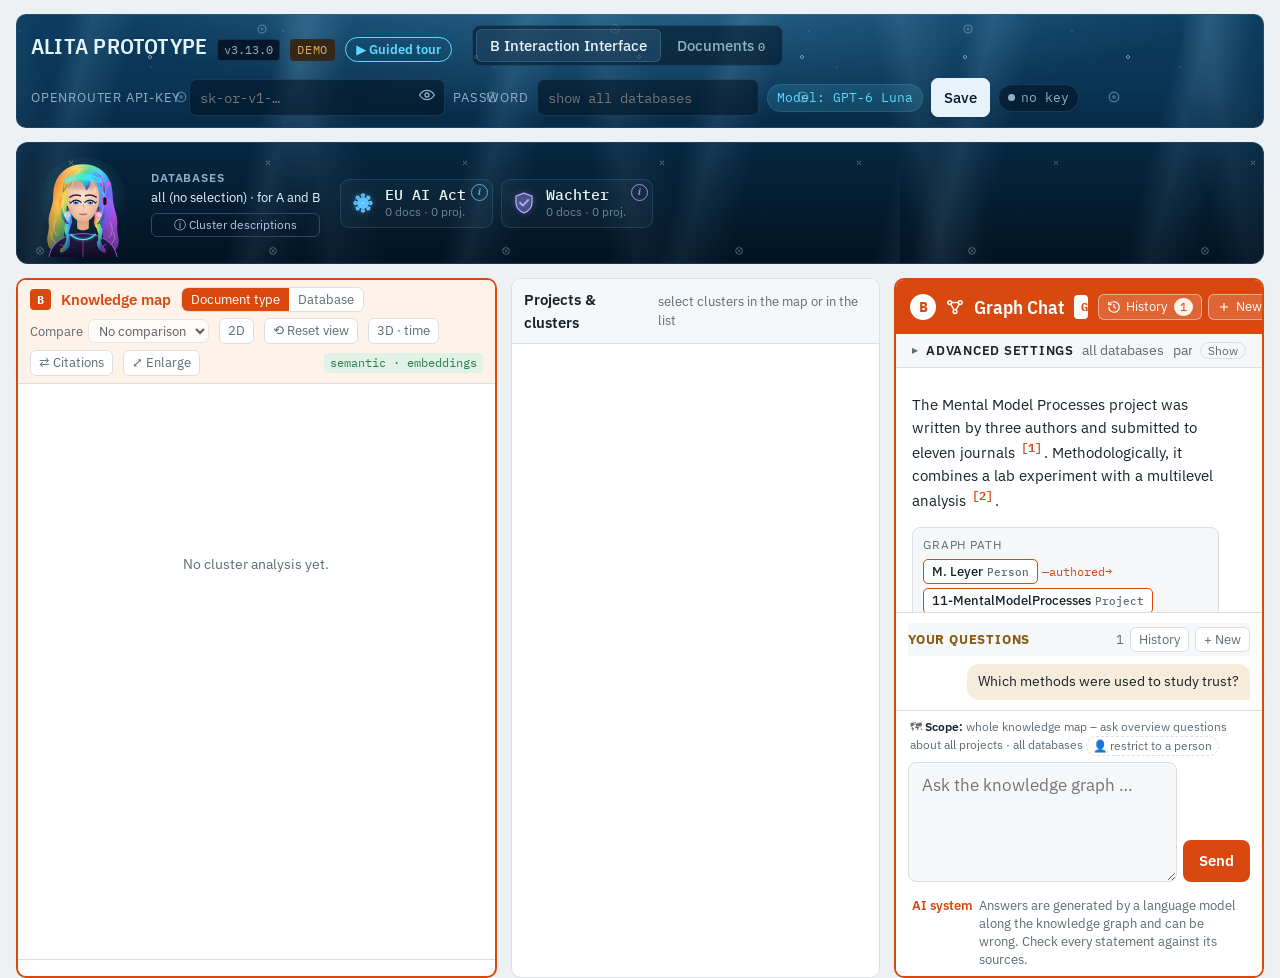
==== frontend/index.html @ 8c0e87b2 "Refactor front-end header: key, password gate and login in header-access.js (REQ-81) - OpenRouter ke" ====
<!doctype html>
<html lang="en-US">
<head>
<meta charset="utf-8">
<meta name="viewport" content="width=device-width, initial-scale=1, viewport-fit=cover">
<!--APP-START-->
<title>ALITA Prototype</title>
<link rel="stylesheet" href="https://fonts.googleapis.com/css2?family=IBM+Plex+Sans+Condensed:wght@500;600&family=IBM+Plex+Sans:wght@400;500;600&family=IBM+Plex+Mono:wght@400;500&display=swap">
<link rel="stylesheet" href="css/base.css">
<link rel="stylesheet" href="css/databases.css">
<link rel="stylesheet" href="css/tiles.css">
<link rel="stylesheet" href="css/cluster-profile.css">
<link rel="stylesheet" href="css/space3d.css">
<link rel="stylesheet" href="css/clusters.css">
<link rel="stylesheet" href="css/progress.css">
<link rel="stylesheet" href="css/citations.css">
<link rel="stylesheet" href="css/legal.css">
<link rel="stylesheet" href="css/pages.css">
<link rel="stylesheet" href="css/tour.css">
</head>
<body><!--BODY-->
<div class="app">
  <header class="top">
    <div class="brand">
      <h1>ALITA PROTOTYPE</h1>
      <button class="ver" id="appVersion" type="button" title="Open release notes">v3.13.0</button>
      <span class="mode" id="mode" title="">Demo</span>
      <button class="tour-btn" id="tourBtn" type="button" title="A step-by-step walk through ALITA with example questions">▶ Guided tour</button>
    </div>
    <nav class="nav" role="tablist" aria-label="Sections">
      <button role="tab" aria-selected="true" data-page="graph" id="tab-graph" title="B only: cluster graph and Graph Chat">B Interaction Interface</button>
      <button role="tab" aria-selected="false" data-page="chat" id="tab-chat" title="A: Document Chat · B: Graph Chat, side by side">A/B Interaction Interface</button>
      <button role="tab" aria-selected="false" data-page="docs" id="tab-docs">Documents<span class="count" id="navCount"></span></button>
      <button role="tab" aria-selected="false" data-page="release" id="tab-release">Release Notes</button>
      <button role="tab" aria-selected="false" data-page="compliance" id="tab-compliance">ISO 42001/EUAIACT Docs</button>
      <button role="tab" aria-selected="false" data-page="tech" id="tab-tech">Technical Documentation</button>
    </nav>
    <form class="keybox" id="keyForm" autocomplete="off">
      <label for="apiKey">OpenRouter API-Key</label>
      <div class="field">
        <input id="apiKey" type="password" placeholder="sk-or-v1-…" spellcheck="false">
        <button type="button" class="icon-btn" id="toggleKey" aria-label="Show key">
          <svg width="16" height="16" viewBox="0 0 24 24" fill="none" stroke="currentColor" stroke-width="2"><path d="M1 12s4-7 11-7 11 7 11 7-4 7-11 7S1 12 1 12z"/><circle cx="12" cy="12" r="3"/></svg>
        </button>
      </div>
      <label for="dbPass">Password</label>
      <div class="field">
        <select id="dbUser" class="db-user" aria-label="User name" title="User name – each user sees only their own database" hidden></select>
        <input id="dbPass" type="password" placeholder="show all databases" spellcheck="false" autocomplete="off" title="Without the password only the databases EU AI Act and Wachter are shown (and not the release notes, compliance and technical documentation)">
      </div>
      <button type="button" class="btn" id="dbLock" hidden title="Hide the other databases again (only EU AI Act and Wachter stay visible)">Lock</button>
      <span class="pill model-fixed" id="modelInfo" title="The language model of ALITA (fixed): OpenAI GPT-6 Luna via OpenRouter">Model: GPT-6 Luna</span>
      <button class="btn primary" type="submit">Save</button>
      <span class="pill" id="keyStatus"><span class="dot"></span>no key</span>
      <button type="button" class="mini" id="logout" hidden>Log out</button>
    </form>
  </header>

  <div class="bar-row">
  <section class="dbbar" aria-label="Databases">
    <div class="avatar" id="avatar" role="img" aria-label="ALITA avatar: cyberpunk girl with rainbow hair and seashell earrings who follows your cursor">
      <svg viewBox="0 0 120 120" aria-hidden="true">
        <defs>
          <linearGradient id="avHair" x1="0" y1="0" x2="1" y2="0.45">
            <stop offset="0" stop-color="#ff3b6b"/><stop offset=".17" stop-color="#ff8a3d"/><stop offset=".33" stop-color="#ffd84d"/>
            <stop offset=".5" stop-color="#52e08a"/><stop offset=".67" stop-color="#36cfff"/><stop offset=".83" stop-color="#6a6cff"/><stop offset="1" stop-color="#c25bff"/>
            <animateTransform attributeName="gradientTransform" type="translate" values="-0.08 0;0.08 0;-0.08 0" dur="9s" repeatCount="indefinite"/>
          </linearGradient>
          <linearGradient id="avHairShade" x1="0" y1="0" x2="0" y2="1"><stop offset="0" stop-color="#fff" stop-opacity=".18"/><stop offset=".45" stop-color="#000" stop-opacity="0"/><stop offset="1" stop-color="#140a2a" stop-opacity=".55"/></linearGradient>
          <radialGradient id="avSkin" cx=".5" cy=".42" r=".62"><stop offset="0" stop-color="#ffe2cf"/><stop offset=".7" stop-color="#f3c3a5"/><stop offset="1" stop-color="#d99a7d"/></radialGradient>
          <radialGradient id="avIris" cx=".42" cy=".38" r=".7"><stop offset="0" stop-color="#9ffbff"/><stop offset=".45" stop-color="#26b8e8"/><stop offset="1" stop-color="#16285e"/></radialGradient>
          <linearGradient id="avTop" x1="0" y1="0" x2="0" y2="1"><stop offset="0" stop-color="#26204a"/><stop offset="1" stop-color="#0e0b22"/></linearGradient>
          <radialGradient id="avHalo" cx=".5" cy=".45" r=".55"><stop offset="0" stop-color="#b44bff" stop-opacity=".28"/><stop offset=".6" stop-color="#3df2ff" stop-opacity=".08"/><stop offset="1" stop-color="#3df2ff" stop-opacity="0"/></radialGradient>
          <filter id="avNeon" x="-40%" y="-40%" width="180%" height="180%"><feGaussianBlur stdDeviation="1.2" result="b"/><feMerge><feMergeNode in="b"/><feMergeNode in="SourceGraphic"/></feMerge></filter>
          <linearGradient id="avShell" x1="0" y1="0" x2="1" y2="1"><stop offset="0" stop-color="#fff4fa"/><stop offset=".5" stop-color="#ffd3ea"/><stop offset="1" stop-color="#b9f2ff"/></linearGradient>
          <filter id="avWind" x="-15%" y="-10%" width="130%" height="125%">
            <feTurbulence type="fractalNoise" baseFrequency="0.012 0.022" numOctaves="1" seed="4" result="n">
              <animate attributeName="baseFrequency" values="0.012 0.022;0.016 0.028;0.012 0.022" dur="7s" repeatCount="indefinite"/>
            </feTurbulence>
            <feDisplacementMap in="SourceGraphic" in2="n" scale="4" xChannelSelector="R" yChannelSelector="G"/>
          </filter>
          <filter id="avSoft" x="-50%" y="-50%" width="200%" height="200%"><feGaussianBlur stdDeviation="1.6"/></filter>
          <clipPath id="avVisorClip"><path d="M40 33.5Q60 23 80 33.5L79 37.5Q60 28 41 37.5Z"/></clipPath>
          <clipPath id="avEyeClip"><path d="M46.3 60Q52 54.3 57.6 59.4Q52 63.8 46.3 60Z"/><path d="M73.7 60Q68 54.3 62.4 59.4Q68 63.8 73.7 60Z"/></clipPath>
          <clipPath id="avFaceClip"><path d="M42 54C42 39 50 31 60 31s18 8 18 23c0 15-8 26-18 28-10-2-18-13-18-28Z"/></clipPath>
        </defs>
        <circle id="avHaloC" cx="60" cy="56" r="48" fill="url(#avHalo)"/>
        <g id="avHairG"><g class="breeze breeze-back" filter="url(#avWind)">
          <path d="M60 17C40 17 27 31 27 52c0 12-6 20-5 32 1 10-4 16 0 24 2 5 8 6 11 3-3-5 1-9 5-7-2-6 3-10 2-16-1-8 2-16 2-24h36c0 8 3 16 2 24-1 6 4 10 2 16 4-2 8 2 5 7 3 3 9 2 11-3 4-8-1-14 0-24 1-12-5-20-5-32 0-21-13-35-33-35Z" fill="url(#avHair)"/>
          <path d="M60 17C40 17 27 31 27 52c0 12-6 20-5 32 1 10-4 16 0 24 2 5 8 6 11 3-3-5 1-9 5-7-2-6 3-10 2-16-1-8 2-16 2-24h36c0 8 3 16 2 24-1 6 4 10 2 16 4-2 8 2 5 7 3 3 9 2 11-3 4-8-1-14 0-24 1-12-5-20-5-32 0-21-13-35-33-35Z" fill="url(#avHairShade)"/>
          <path d="M26 92c-3 6 0 10 3 13M30 80c-4 7-3 13 1 17M94 92c3 6 0 10-3 13M90 80c4 7 3 13-1 17" fill="none" stroke="#fff" stroke-opacity=".35" stroke-width="1" stroke-linecap="round"/>
        </g></g>
        <g id="avBody">
          <path d="M53.5 76h13v12c-3 3-10 3-13 0Z" fill="#e3a888"/>
          <path d="M53.5 80c4 3 9 3 13 0" fill="none" stroke="#b97a60" stroke-opacity=".5" stroke-width=".8"/>
          <path d="M22 121c2-16 17-27 38-27s36 11 38 27Z" fill="url(#avTop)" stroke="#c25bff" stroke-width=".9"/>
          <path d="M46 94.5c4 4 9 6 14 6s10-2 14-6" fill="none" stroke="#3df2ff" stroke-width="1.2" filter="url(#avNeon)"/>
          <path d="M60 100.5V121M34 106l8 3M86 106l-8 3" stroke="#ff4fd8" stroke-opacity=".7" stroke-width=".8"/>
          <g class="breeze breeze-lockL" filter="url(#avWind)"><path d="M43 70c-1 4-2 8-2 12c-4 9 2 15-2 23-2 4-5 6-4 10 4 0 8-3 9-8 1-6-1-11 1-16 1-3 2-6 3-9c-1-4-1-8-1-12Z" fill="url(#avHair)"/><path d="M43 70c-1 4-2 8-2 12c-4 9 2 15-2 23-2 4-5 6-4 10 4 0 8-3 9-8 1-6-1-11 1-16 1-3 2-6 3-9c-1-4-1-8-1-12Z" fill="url(#avHairShade)"/></g>
          <g class="breeze breeze-lockR" filter="url(#avWind)"><path d="M77 70c1 4 2 8 2 12c4 9-2 15 2 23 2 4 5 6 4 10-4 0-8-3-9-8-1-6 1-11-1-16-1-3-2-6-3-9c1-4 1-8 1-12Z" fill="url(#avHair)"/><path d="M77 70c1 4 2 8 2 12c4 9-2 15 2 23 2 4 5 6 4 10-4 0-8-3-9-8-1-6 1-11-1-16-1-3-2-6-3-9c1-4 1-8 1-12Z" fill="url(#avHairShade)"/></g>
          
        </g>
        <g id="avHeadWrap"><g id="avHead">
          <path d="M42 54C42 39 50 31 60 31s18 8 18 23c0 15-8 26-18 28-10-2-18-13-18-28Z" fill="url(#avSkin)"/>
          <g clip-path="url(#avFaceClip)"><ellipse cx="60" cy="38" rx="20" ry="7" fill="#7a3a52" fill-opacity=".28" filter="url(#avSoft)"/></g>
          <g id="avFace">
            <ellipse cx="47" cy="67.5" rx="4.2" ry="2.3" fill="#ff8aa0" fill-opacity=".42" filter="url(#avSoft)"/>
            <ellipse cx="73" cy="67.5" rx="4.2" ry="2.3" fill="#ff8aa0" fill-opacity=".42" filter="url(#avSoft)"/>
            <path d="M45.4 53.6Q51 49.6 57.2 52M74.6 53.6Q69 49.6 62.8 52" fill="none" stroke="#3a2242" stroke-width="1.7" stroke-linecap="round"/>
            <g clip-path="url(#avEyeClip)">
              <rect x="45" y="53" width="30" height="12" fill="#fbf3ee"/>
              <g id="avEyes">
                <circle cx="52" cy="59.4" r="3.1" fill="url(#avIris)"/><circle cx="68" cy="59.4" r="3.1" fill="url(#avIris)"/>
                <circle cx="52" cy="59.6" r="1.3" fill="#0b1030"/><circle cx="68" cy="59.6" r="1.3" fill="#0b1030"/>
                <circle cx="53.1" cy="58.2" r=".85" fill="#fff"/><circle cx="69.1" cy="58.2" r=".85" fill="#fff"/>
                <circle cx="51" cy="60.8" r=".4" fill="#fff" fill-opacity=".8"/><circle cx="67" cy="60.8" r=".4" fill="#fff" fill-opacity=".8"/>
              </g>
              <rect x="45" y="54" width="30" height="5" fill="#9a6a8a" fill-opacity=".18"/>
              <rect id="avLids" x="45" y="53.6" width="30" height="11" fill="#f1c4a6"/>
            </g>
            <path d="M46 60.1Q51.6 53.9 57.8 59.2M74 60.1Q68.4 53.9 62.2 59.2" fill="none" stroke="#2a1636" stroke-width="1.35" stroke-linecap="round"/>
            <path d="M46.4 59.6l-1.7-.9M73.6 59.6l1.7-.9" stroke="#2a1636" stroke-width=".9" stroke-linecap="round"/>
            <path d="M48 62.6Q52 64.4 56 62.4M72 62.6Q68 64.4 64 62.4" fill="none" stroke="#b9826e" stroke-opacity=".5" stroke-width=".6"/>
            <path d="M60.6 61.5Q61.8 66.5 59.6 68" fill="none" stroke="#c78a6d" stroke-opacity=".75" stroke-width=".85" stroke-linecap="round"/>
            <ellipse cx="60.2" cy="66.8" rx="1.6" ry=".9" fill="#fff" fill-opacity=".25"/>
            <path d="M55.6 72.3Q58 71.1 60 71.8Q62 71.1 64.4 72.3Q60 76 55.6 72.3Z" fill="#e47f8e"/>
            <path d="M55.6 72.3Q60 73.6 64.4 72.3" fill="none" stroke="#a84a5c" stroke-width=".7" stroke-linecap="round"/>
            <ellipse cx="60.6" cy="73.8" rx="1.5" ry=".5" fill="#fff" fill-opacity=".35"/>
            <circle cx="72.5" cy="71" r=".65" fill="#3df2ff" filter="url(#avNeon)"/><circle cx="74.6" cy="72.3" r=".5" fill="#3df2ff"/><circle cx="76.4" cy="70.6" r=".45" fill="#3df2ff"/>
          </g>
          <g class="breeze ear-shell shellL"><path d="M42.3 69.6V70.19999999999999" stroke="#d9e6ff" stroke-width=".6"/><path d="M42.3 77.69999999999999L39.0 74.3Q39.699999999999996 70.19999999999999 42.3 70.0Q44.9 70.19999999999999 45.599999999999994 74.3Z" fill="url(#avShell)" stroke="#3df2ff" stroke-width=".7" filter="url(#avNeon)"/><path d="M42.3 77.69999999999999L39.9 72.0 M42.3 77.69999999999999L41.099999999999994 70.6 M42.3 77.69999999999999L42.3 70.1 M42.3 77.69999999999999L43.5 70.6 M42.3 77.69999999999999L44.699999999999996 72.0" stroke="#b07aa0" stroke-opacity=".55" stroke-width=".4"/><path d="M41.199999999999996 77.5h2.2l-.4 1h-1.4Z" fill="#f6d9ea"/></g>
          <g class="breeze ear-shell shellR"><path d="M77.7 69.6V70.19999999999999" stroke="#d9e6ff" stroke-width=".6"/><path d="M77.7 77.69999999999999L74.4 74.3Q75.10000000000001 70.19999999999999 77.7 70.0Q80.3 70.19999999999999 81.0 74.3Z" fill="url(#avShell)" stroke="#ff4fd8" stroke-width=".7" filter="url(#avNeon)"/><path d="M77.7 77.69999999999999L75.3 72.0 M77.7 77.69999999999999L76.5 70.6 M77.7 77.69999999999999L77.7 70.1 M77.7 77.69999999999999L78.9 70.6 M77.7 77.69999999999999L80.10000000000001 72.0" stroke="#b07aa0" stroke-opacity=".55" stroke-width=".4"/><path d="M76.60000000000001 77.5h2.2l-.4 1h-1.4Z" fill="#f6d9ea"/></g>
          <g class="breeze breeze-strandL"><path d="M39 46C34 60 37 74 45 84c-6-1-10-8-11-17-1-9 1-17 5-21Z" fill="url(#avHair)"/><path d="M39 46C34 60 37 74 45 84c-6-1-10-8-11-17-1-9 1-17 5-21Z" fill="url(#avHairShade)"/></g>
          <g class="breeze breeze-strandR"><path d="M81 46c5 14 2 28-6 38 6-1 10-8 11-17 1-9-1-17-5-21Z" fill="url(#avHair)"/><path d="M81 46c5 14 2 28-6 38 6-1 10-8 11-17 1-9-1-17-5-21Z" fill="url(#avHairShade)"/></g>
          <g class="breeze breeze-fringe"><path d="M37.5 49C37 32 47 21 61 21s25 11 23.5 29c-3-9-9-15-17-17 2 5 0 10-4 13-1-6-5-10-11-11-6 3-11 8-15 14Z" fill="url(#avHair)"/><path d="M37.5 49C37 32 47 21 61 21s25 11 23.5 29c-3-9-9-15-17-17 2 5 0 10-4 13-1-6-5-10-11-11-6 3-11 8-15 14Z" fill="url(#avHairShade)"/></g>
          
          <path d="M48 27c-5 4-8 10-9 17M58 23c-6 4-9 11-10 18M68 34c4 4 6 9 5 14M75 28c5 4 7 10 7 17M38 58c-1 8 1 15 4 21M82 58c1 8-1 15-4 21" fill="none" stroke="#fff" stroke-opacity=".45" stroke-width=".9" stroke-linecap="round"/>
          <path d="M53 31c-4 3-7 7-9 12M71 31c3 3 5 7 6 11" fill="none" stroke="#1a0c33" stroke-opacity=".25" stroke-width=".8" stroke-linecap="round"/>
          <path id="avVisorGlow" d="M40 33.5Q60 23 80 33.5L79 37.5Q60 28 41 37.5Z" fill="#3df2ff" fill-opacity=".28" stroke="#3df2ff" stroke-width=".8" filter="url(#avNeon)"/>
          <g clip-path="url(#avVisorClip)"><rect id="avScan" x="54" y="24" width="10" height="16" fill="#ffffff" fill-opacity=".55"/></g>
          <rect x="82" y="53" width="4.6" height="10" rx="2.3" fill="#151033" stroke="#ff4fd8" stroke-width=".9"/>
          <path d="M85 54V44l4-5" fill="none" stroke="#ff4fd8" stroke-width=".9"/>
          <circle id="avLed" cx="89" cy="39" r="1.7" fill="#ff4fd8" filter="url(#avNeon)"/>
          <g id="avFlowers"></g>
        </g></g>
      </svg>
    </div>
    <div class="lbl"><b>Databases</b><span id="dbHint">all</span><button class="dbi-all" type="button" id="dbInfoAll" title="Describe all clusters and how the databases share them">ⓘ Cluster descriptions</button></div>
    <div class="dbs" id="dbs"></div>
    <span class="unas" id="dbUnassigned"></span>
    <button class="clear" id="dbClear" type="button" hidden title="Deselect all databases and clusters">Clear selection</button>
  </section>
  </div>

  <!-- ============ PAGE: CHAT ============ -->
  <div class="page" id="page-chat">
  <section class="cviz" id="cviz" aria-label="Cluster analysis">
    <div class="cv t-rag">
      <div class="cv-head"><span class="badge">A</span><h3>Cluster map · Document Chat</h3>
        <span class="meta" id="cvMapMeta"></span><span class="cv-break" aria-hidden="true"></span>
        <div class="cv-mode" id="cvMode" role="group" aria-label="Color the map by"><button type="button" data-m="cluster" aria-pressed="true">Clusters</button><button type="button" data-m="db" aria-pressed="false" title="Overlay the clusters of the selected databases">Compare databases</button></div>
        <button class="mini v3-toggle" type="button">2D</button><button class="mini v3-reset" type="button" title="Back to the start view: zoom, rotation and moved clusters">⟲ Reset view</button>
        <button class="mini s3btn" type="button" data-open3d title="Walk through the clusters in 3D, with the years as depth">3D · time</button>
        <button class="mini cv-toggle" type="button" aria-expanded="true" title="Hide or show the cluster views">Hide</button></div>
      <div class="cv-body"><div id="cvMap"></div><div class="cv-legend" id="cvLegend"></div><div class="cv-tip" id="cvTip" hidden></div></div>
    </div>
    <div class="cv t-graph">
      <div class="cv-head"><span class="badge">B</span><h3>Cluster graph · Graph Chat</h3><span class="meta" id="cvGraphMeta"></span><span class="cv-break" aria-hidden="true"></span>
        <button class="mini v3-toggle" type="button">2D</button><button class="mini v3-reset" type="button" title="Back to the start view: zoom, rotation and moved clusters">⟲ Reset view</button>
        <button class="mini s3btn" type="button" data-open3d title="Walk through the clusters in 3D, with the years as depth">3D · time</button>
        <button class="mini cv-toggle" type="button" aria-expanded="true" title="Hide or show the cluster views">Hide</button></div>
      <div class="cv-body"><div id="cvGraph"></div><div class="hint2" id="cvGraphHint"></div><div class="cv-tip" id="cvTip2" hidden></div></div>
    </div>
  </section>
  <div class="cpdock" id="cvDock" hidden aria-live="polite"></div>
  <!-- REQ-11: what A and B do, above each chat -->
  <div class="why-row"><div class="chat-why cw-a"><button type="button" class="cw-tag" title="Say hello to ALITA" aria-label="Say hello to ALITA">i</button><p><b>A searches the text of your documents</b> – passages from papers, notes and project files (vector search, RAG). Ask it <i>what</i> a document says: content, details, quotes, summaries – e.g. <q>Which methods does the project use?</q> Answers cite the passages [n]. <span class="cw-alt">For connections between people, projects, methods and clusters use <b>B</b>.</span></p></div><div class="chat-why cw-b"><button type="button" class="cw-tag" title="Say hello to ALITA" aria-label="Say hello to ALITA">i</button><p><b>B searches the knowledge graph</b> – the connections between people, projects, methods, clusters and document parts (Graph RAG). Ask it <i>how</i> things are connected – e.g. <q>Who worked with whom on project X?</q> Answers follow paths in the graph and show them. <span class="cw-alt">For what a document says in detail use <b>A</b>.</span></p></div></div>
  <main class="tiles">
    <section class="tile acollapsed t-rag" aria-label="Document chat">
      <div class="tile-head">
        <span class="tnum">A</span><span class="ticon" aria-hidden="true"><svg width="18" height="18" viewBox="0 0 24 24" fill="none" stroke="currentColor" stroke-width="2"><path d="M14 2H6a2 2 0 0 0-2 2v16a2 2 0 0 0 2 2h12a2 2 0 0 0 2-2V8z"/><path d="M14 2v6h6M8 13h8M8 17h5"/></svg></span>
        <h2>Document Chat</h2>
        <span class="badge">RAG · TEXT</span>
        <p>Vector search across projects, papers, and notes</p>
        <div class="th-actions">
          <button class="mini hbtn" type="button" data-hist="rag" title="Show chat history" aria-label="Show chat history"><svg width="14" height="14" viewBox="0 0 24 24" fill="none" stroke="currentColor" stroke-width="2"><path d="M3 12a9 9 0 1 0 3-6.7L3 8"/><path d="M3 3v5h5M12 7v5l3 2"/></svg>History<span class="hcount" data-hcount="rag"></span></button>
          <button class="mini hbtn" type="button" data-new="rag" title="Start a new chat" aria-label="Start a new chat"><svg width="14" height="14" viewBox="0 0 24 24" fill="none" stroke="currentColor" stroke-width="2"><path d="M12 5v14M5 12h14"/></svg>New</button>
        </div>
      </div>
      <button class="atoggle" type="button" data-atoggle="rag" aria-expanded="false" title="Parameters and system prompt of this chat"><span class="chev" aria-hidden="true">▸</span><b>Advanced settings</b><span class="psum asum" id="ragAsum"></span><span class="pstate"></span></button>
      <button class="ptoggle" type="button" data-ptoggle="rag" aria-expanded="false" aria-controls="ragFilters"><span class="chev" aria-hidden="true">▸</span><b>Parameters</b><span class="psum" id="ragPsum"></span><span class="pstate"></span></button>
      <div class="filters" id="ragFilters">
        <div class="frow">
          <span class="flabel">Data type</span>
          <button class="chip" aria-pressed="true" data-v="research_project">Project</button>
          <button class="chip" aria-pressed="true" data-v="research_paper">Paper</button>
          <button class="chip" aria-pressed="true" data-v="research_notes">Notes</button>
          <button class="chip" aria-pressed="true" data-v="legal_project" title="Laws and other legal texts (legal projects)">Law</button>
          <button class="chip" aria-pressed="true" data-v="legal_guideline">Guideline</button>
          <button class="chip" aria-pressed="true" data-v="standard">Standard</button>
          <button class="chip" aria-pressed="true" data-v="guidance" title="Guidance &amp; FAQ: Q&amp;A pages, FAQs, factsheets of authorities">FAQ</button>
        </div>
        <div class="frow">
          <span class="flabel">Legal texts as of</span>
          <input type="date" id="rAsOf" aria-label="Legal texts as of (date)" title="Laws, guidelines and standards in the version valid on this day. Empty: from the question (e.g. 'on 1 September 2026'), otherwise today.">
          <span class="srcnote">empty = date in the question, else today</span>
        </div>
        <div class="frow">
          <span class="flabel">Narrow</span>
          <select id="rFiletype" aria-label="File type"><option value="">All file types</option></select>
          <select id="rMethod" aria-label="Method"><option value="">All methods</option></select>
          <select id="rCluster" aria-label="Cluster"><option value="">All clusters</option></select>
          <select id="rDeo" aria-label="Discourse element (DEO)" title="Rhetorical role of the passage (Discourse Elements Ontology)"><option value="">All discourse elements</option><option value="Introduction">Introduction</option><option value="Background">Background</option><option value="Motivation">Motivation</option><option value="ProblemStatement">ProblemStatement</option><option value="RelatedWork">RelatedWork</option><option value="Model">Model</option><option value="Methods">Methods</option><option value="Materials">Materials</option><option value="Data">Data</option><option value="Results">Results</option><option value="Evaluation">Evaluation</option><option value="Discussion">Discussion</option><option value="Conclusion">Conclusion</option><option value="FutureWork">FutureWork</option><option value="Contribution">Contribution</option><option value="BibliographicReference">BibliographicReference</option></select>
        </div>
        <div class="frow">
          <span class="flabel">Period</span>
          <select id="rFrom" aria-label="Year from"><option value="">from</option></select>
          <select id="rTo" aria-label="Year to"><option value="">to</option></select>
          <label class="check"><input type="checkbox" id="rLatest" checked> latest versions only</label>
        </div>
        <div class="frow">
          <span class="flabel">Top-k</span>
          <div class="range"><input type="range" id="ragK" min="1" max="15" value="6"><output id="ragKOut">6</output> sources</div>
        </div>
        <div class="frow">
          <span class="flabel">Memory</span>
          <label class="check"><input type="checkbox" id="ragMem" checked> use the conversation as memory</label>
          <span class="srcnote" id="ragMemInfo"></span>
        </div>
      </div>
      <button class="stoggle" type="button" data-stoggle="rag" aria-expanded="false" aria-controls="ragSysPanel"><span class="chev" aria-hidden="true">▸</span><b>System Prompt</b><span class="psum" id="ragSsum"></span><span class="spstate" id="ragSpState">default</span><span class="pstate"></span></button>
      <div class="spanel" id="ragSysPanel">
          <textarea id="ragSys" rows="7" spellcheck="false" aria-label="System prompt"></textarea>
          <div class="sp-acts"><span class="srcnote">Instructions for the language model of the Document Chat. Your text replaces the default; the rules for citing sources as [n] are always added. Saved in this browser.</span><button type="button" class="mini" data-spreset="rag">Reset to default</button></div>
      </div>
      <div class="chat" id="ragChat"></div>
      <form class="composer" id="ragForm">
        <div class="chat-scope" id="ragScope" aria-live="polite"></div>
        <textarea id="ragInput" rows="1" placeholder="Ask your documents …"></textarea>
        <button class="send" type="submit">Send</button>
      </form>
      <div class="hint">Prompt filters: <code>@type:paper</code> <code>@year:2019-2021</code> <code>@method:survey</code> <code>@role:manuscript</code> <code>@version:latest</code> <code>@db:Magnolia,Orchid</code> <code>@cluster:3</code></div>
      <p class="ainote"><b>AI system</b> Answers are generated by a language model and can be wrong. Check every statement against its sources.</p>
    </section>

    <section class="tile acollapsed t-graph" aria-label="Graph chat">
      <div class="tile-head">
        <span class="tnum">B</span><span class="ticon" aria-hidden="true"><svg width="18" height="18" viewBox="0 0 24 24" fill="none" stroke="currentColor" stroke-width="2"><circle cx="5" cy="6" r="2.5"/><circle cx="19" cy="6" r="2.5"/><circle cx="12" cy="18" r="2.5"/><path d="M7.5 6h9M6.3 8.2l4.4 7.6M17.7 8.2l-4.4 7.6"/></svg></span>
        <h2>Graph Chat</h2>
        <span class="badge">GRAPH · TEXT</span>
        <p>Knowledge graph (Graph RAG, DoCO/DEO) · people, projects, methods, document roles</p>
        <div class="th-actions">
          <button class="mini hbtn" type="button" data-hist="graph" title="Show chat history" aria-label="Show chat history"><svg width="14" height="14" viewBox="0 0 24 24" fill="none" stroke="currentColor" stroke-width="2"><path d="M3 12a9 9 0 1 0 3-6.7L3 8"/><path d="M3 3v5h5M12 7v5l3 2"/></svg>History<span class="hcount" data-hcount="graph"></span></button>
          <button class="mini hbtn" type="button" data-new="graph" title="Start a new chat" aria-label="Start a new chat"><svg width="14" height="14" viewBox="0 0 24 24" fill="none" stroke="currentColor" stroke-width="2"><path d="M12 5v14M5 12h14"/></svg>New</button>
        </div>
      </div>
      <button class="atoggle" type="button" data-atoggle="graph" aria-expanded="false" title="Parameters and system prompt of this chat"><span class="chev" aria-hidden="true">▸</span><b>Advanced settings</b><span class="psum asum" id="graphAsum"></span><span class="pstate"></span></button>
      <button class="ptoggle" type="button" data-ptoggle="graph" aria-expanded="false" aria-controls="graphFilters"><span class="chev" aria-hidden="true">▸</span><b>Parameters</b><span class="psum" id="graphPsum"></span><span class="pstate"></span></button>
      <div class="filters" id="graphFilters">
        <div class="frow">
          <span class="flabel">Entities</span>
          <button class="chip" aria-pressed="true">Person</button>
          <button class="chip" aria-pressed="true">Organization</button>
          <button class="chip" aria-pressed="true">Project</button>
          <button class="chip" aria-pressed="false">Method</button>
        </div>
        <div class="frow">
          <span class="flabel">Relation</span>
          <select id="gRel" aria-label="Relation"><option value="">All relations</option><option>authored</option><option>uses_method</option><option>cites</option><option value="contains">contains (discourse element)</option><option>in_cluster</option></select>
          <select id="gYear" aria-label="Period"><option value="">Any period</option><option>2021</option><option>2020</option><option>2019</option></select>
        </div>
        <div class="frow">
          <span class="flabel">Legal texts as of</span>
          <input type="date" id="gAsOf" aria-label="Legal texts as of (date)" title="Laws, guidelines and standards in the version valid on this day. Empty: from the question, otherwise today.">
          <span class="srcnote">empty = date in the question, else today</span>
        </div>
        <div class="frow">
          <span class="flabel">Discourse</span>
          <select id="gDeo" aria-label="Discourse element (DEO)" title="Which rhetorical part of the documents should answer (Discourse Elements Ontology); empty = derived from the question"><option value="">From the question</option><option value="Introduction">Introduction</option><option value="Background">Background</option><option value="Motivation">Motivation</option><option value="ProblemStatement">ProblemStatement</option><option value="RelatedWork">RelatedWork</option><option value="Model">Model</option><option value="Methods">Methods</option><option value="Materials">Materials</option><option value="Data">Data</option><option value="Results">Results</option><option value="Evaluation">Evaluation</option><option value="Discussion">Discussion</option><option value="Conclusion">Conclusion</option><option value="FutureWork">FutureWork</option><option value="Contribution">Contribution</option><option value="BibliographicReference">BibliographicReference</option></select>
        </div>
        <div class="frow">
          <span class="flabel">Depth</span>
          <div class="range"><input type="range" id="gHops" min="1" max="4" value="2"><output id="gHopsOut">2</output> hops</div>
        </div>
        <div class="frow">
          <span class="flabel">Memory</span>
          <label class="check"><input type="checkbox" id="graphMem" checked> use the conversation as memory</label>
          <span class="srcnote" id="graphMemInfo"></span>
        </div>
      </div>
      <button class="stoggle" type="button" data-stoggle="graph" aria-expanded="false" aria-controls="graphSysPanel"><span class="chev" aria-hidden="true">▸</span><b>System Prompt</b><span class="psum" id="graphSsum"></span><span class="spstate" id="graphSpState">default</span><span class="pstate"></span></button>
      <div class="spanel" id="graphSysPanel">
          <textarea id="graphSys" rows="7" spellcheck="false" aria-label="System prompt"></textarea>
          <div class="sp-acts"><span class="srcnote">Instructions for the language model of the Graph Chat (Graph RAG). Your text replaces the default; the rules for citing sources as [n] are always added. Saved in this browser.</span><button type="button" class="mini" data-spreset="graph">Reset to default</button></div>
      </div>
      <aside class="gside" id="graphSide" aria-label="Your Graph Chat conversations"></aside>
      <div class="chat" id="graphChat" data-empty="Answers of the Graph Chat appear here – ask a question below."></div>
      <form class="composer" id="graphForm">
        <div class="chat-scope" id="graphScope" aria-live="polite"></div>
        <textarea id="graphInput" rows="1" placeholder="Ask the knowledge graph …"></textarea>
        <button class="send" type="submit">Send</button>
      </form>
      <div class="hint">Narrow the graph under <b>Advanced settings → Parameters</b>: entities, relation, period, hops · e.g. <code>Who worked with whom on project X?</code> <code>Which methods appear in the Dahlia notes?</code></div>
      <p class="ainote"><b>AI system</b> Answers are generated by a language model along the knowledge graph and can be wrong. Check every statement against its sources.</p>
    </section>
  </main>
  </div>

  <!-- ============ PAGE: CLUSTER GRAPH ============ -->
  <div class="page" id="page-graph" hidden>
    <!-- REQ-01: workspace – knowledge map | project/cluster view | chat -->
    <div class="cgwrap bgrid">
      <div class="cg-max-scrim" id="cgMaxScrim" hidden></div>
      <section class="cg-main t-graph bq-map" aria-label="Knowledge map: all clusters">
        <div class="cv-head"><span class="badge">B</span><h3>Knowledge map</h3>
          <div class="cv-mode" id="cgMode" role="group" aria-label="Color documents by"><button type="button" data-m="type" aria-pressed="true">Document type</button><button type="button" data-m="db" aria-pressed="false">Database</button></div>
          <label class="xc-pick" title="Draw the relations between the clusters of two databases on the map">Compare <select id="cgCompare" aria-label="Compare the clusters of two databases"><option value="">No comparison</option></select></label>
          <button class="mini v3-toggle" type="button">2D</button><button class="mini v3-reset" type="button" title="Back to the start view: zoom, rotation and moved clusters">⟲ Reset view</button>
          <button class="mini s3btn" type="button" data-open3d title="Walk through the clusters in 3D, with the years as depth">3D · time</button>
          <button class="mini cg-cite" type="button" id="cgCite" aria-pressed="false" title="Show which papers cite each other (found in their reference lists)">⇄ Citations</button>
          <button class="mini cg-max" type="button" id="cgMax" aria-pressed="false" title="Enlarge the knowledge map">⤢ Enlarge</button>
          <span class="meta" id="cgMeta"></span><span class="cv-basis emb" id="cgBasis">semantic · embeddings</span></div>
        <div class="cg-body"><div id="cgGraph"></div><div class="cv-tip" id="cgTip" hidden></div>
          <div class="cite-view" id="cgCiteView" hidden aria-label="Citation network: which documents cite which papers of the collection"></div></div>
        <div class="cg-legend" id="cgLegend"></div>
      </section>
      <section class="bq bq-cluster" aria-label="Project and cluster view">
        <div class="bq-head"><h3>Projects &amp; clusters</h3><span class="meta">select clusters in the map or in the list</span></div>
        <div class="bq-body">
          <div class="cg-docslot" id="cgDocSlot"></div>
          <div class="cpdock" id="cgProjCard" hidden aria-live="polite"></div>
          <div class="cpdock" id="cgDock" hidden aria-live="polite"></div>
          <aside class="cg-side" id="cgSide" aria-label="Cluster details"></aside>
        </div>
      </section>
      <div class="bslot bq-chat" id="bTileSlot"></div>
    </div>
  </div>

  <!-- ============ PAGE: RELEASE NOTES ============ -->
  <div class="page" id="page-release" hidden>
    <div class="docwrap"><nav class="doc-toc" id="relToc" aria-label="Versions"></nav><article class="doc-art" id="relPage"></article></div>
  </div>

  <!-- ============ PAGE: ISO 42001 / EU AI ACT ============ -->
  <div class="page" id="page-compliance" hidden>
    <div class="docwrap"><nav class="doc-toc" id="cmpToc" aria-label="Documents"></nav><article class="doc-art" id="cmpPage"></article></div>
  </div>

  <!-- ============ PAGE: TECHNICAL DOCUMENTATION ============ -->
  <div class="page" id="page-tech" hidden>
    <div class="docwrap"><nav class="doc-toc" id="techToc" aria-label="Technical documentation"></nav><article class="doc-art" id="techPage"></article></div>
  </div>

  <!-- ============ PAGE: DOCUMENTS ============ -->
  <div class="page docs" id="page-docs" hidden>
    <div class="dtabs" role="tablist" aria-label="Data type">
      <button class="dtab" role="tab" aria-selected="true" data-t=""><b id="cAll">0</b><span>All documents</span></button>
      <button class="dtab" role="tab" aria-selected="false" data-t="research_project"><b id="cProject">0</b><span><i class="sw" style="background:var(--t-project)"></i>Research Projects · <span id="cProjN">0</span> project(s)</span></button>
      <button class="dtab" role="tab" aria-selected="false" data-t="research_paper"><b id="cPaper">0</b><span><i class="sw" style="background:var(--t-paper)"></i>Research Papers</span></button>
      <button class="dtab" role="tab" aria-selected="false" data-t="research_notes"><b id="cNotes">0</b><span><i class="sw" style="background:var(--t-notes)"></i>Research Notes</span></button>
      <button class="dtab" role="tab" aria-selected="false" data-t="legal"><b id="cLegal">0</b><span><i class="sw" style="background:var(--t-legal);border-radius:0;clip-path:polygon(50% 0,100% 100%,0 100%)"></i>Laws, Guidelines &amp; Standards</span></button>
      <button class="dtab dstat" type="button" id="cClustersBtn" title="Read about all clusters from all databases"><b id="cClusters">0</b><span><i class="sw" style="background:linear-gradient(135deg,var(--c1),var(--c2))"></i>Clusters · all databases <u>read more</u></span></button>
      <span class="spacer"></span>
      <button class="btn primary" id="openUpload">+ Upload</button>
    </div>

    <div class="dfilters">
      <input type="search" id="dq" placeholder="Search title, file name, or path …" aria-label="Search">
      <select id="dProject" aria-label="Project"><option value="">All projects</option></select>
      <select id="dRole" aria-label="Role"><option value="">All roles</option></select>
      <select id="dFiletype" aria-label="File type"><option value="">All file types</option></select>
      <select id="dMethod" aria-label="Method"><option value="">All methods</option></select>
      <select id="dCluster" aria-label="Cluster"><option value="">All clusters</option></select>
      <select id="dFrom" aria-label="Year from"><option value="">Year from</option></select>
      <select id="dTo" aria-label="Year to"><option value="">Year to</option></select>
      <label class="check"><input type="checkbox" id="dLatest"> latest version only</label>
      <label class="check"><input type="checkbox" id="dNoDup" checked> Hide duplicates</label>
      <button class="reset" id="dReset" type="button">Reset filters</button>
    </div>

    <section class="pcard" id="pcard" hidden></section>

    <div class="dtable-wrap">
      <table class="dt">
        <thead><tr>
          <th data-sort="ti">Document <span class="arr"></span></th>
          <th data-sort="db">DB <span class="arr"></span></th>
          <th data-sort="ci">Cluster <span class="arr"></span></th>
          <th data-sort="t">Data type <span class="arr"></span></th>
          <th data-sort="ro">Role <span class="arr"></span></th>
          <th data-sort="ft">Type <span class="arr"></span></th>
          <th data-sort="d">Date <span class="arr"></span></th>
          <th data-sort="v">Version <span class="arr"></span></th>
          <th>Methods</th>
          <th data-sort="ix">Index <span class="arr"></span></th>
        </tr></thead>
        <tbody id="dbody"></tbody>
      </table>
      <div class="empty-state" id="dEmpty" hidden></div>
      <div class="more" id="dMore" hidden><button class="btn" id="dMoreBtn">Show more</button></div>
    </div>
  </div>
</div>

<div class="scrim" id="scrim" hidden></div>
<aside class="drawer" id="drawer" hidden aria-label="Document details">
  <div class="dr-head"><button class="mini dr-back" id="drBack" type="button" title="Back to the projects and clusters">← Clusters</button><h3 id="drTitle"></h3><button class="icon-btn" id="drClose" aria-label="Close"><svg width="18" height="18" viewBox="0 0 24 24" fill="none" stroke="currentColor" stroke-width="2"><path d="M6 6l12 12M18 6L6 18"/></svg></button></div>
  <div class="dr-body" id="drBody"></div>
</aside>

<aside class="drawer" id="dbPanel" hidden aria-label="Database information">
  <div class="dr-head"><h3 id="dbpTitle">Database</h3><button class="icon-btn" id="dbpClose" aria-label="Close"><svg width="18" height="18" viewBox="0 0 24 24" fill="none" stroke="currentColor" stroke-width="2"><path d="M18 6 6 18M6 6l12 12"/></svg></button></div>
  <div class="dr-body" id="dbpBody"></div>
</aside>
<aside class="drawer" id="histPanel" hidden aria-label="Chat history">
  <div class="dr-head"><h3 id="histTitle">Chat history</h3><button class="icon-btn" id="histClose" aria-label="Close"><svg width="18" height="18" viewBox="0 0 24 24" fill="none" stroke="currentColor" stroke-width="2"><path d="M6 6l12 12M18 6L6 18"/></svg></button></div>
  <div class="dr-body" id="histBody"></div>
</aside>
<div class="modal" id="upload" hidden>
  <form class="box" id="uploadForm">
    <h3>Upload documents</h3>
    <div class="seg" role="radiogroup" aria-label="Data type">
      <label><input type="radio" name="utype" value="research_project" checked> Research Project</label>
      <label><input type="radio" name="utype" value="research_paper"> Research Paper</label>
      <label><input type="radio" name="utype" value="research_notes"> Research Notes</label>
      <label><input type="radio" name="utype" value="legal_project"> Legal Project</label>
      <label><input type="radio" name="utype" value="legal_guideline"> Guideline</label>
      <label><input type="radio" name="utype" value="standard"> Standard</label>
      <label><input type="radio" name="utype" value="guidance"> Guidance &amp; FAQ</label>
    </div>
    <p id="uHint">Upload the project folder as a ZIP. The folder name becomes the project name, and every file inside is linked to the project. The "Literatur" folder is skipped.</p>
    <label id="uProjWrap" hidden>Link to project (optional)<input type="text" id="uProject" list="projList" placeholder="e.g. 11-MentalModelProcesses"></label>
    <datalist id="projList"></datalist>
    <label>File(s)<input type="file" id="uFiles" multiple accept=".zip"></label>
    <div><p style="margin-bottom:6px">Database(s)</p><div class="dbpick" id="uDbs"></div></div>
    <label class="check" style="flex-direction:row;color:var(--fg)"><input type="checkbox" id="uLlm" checked> Generate summary and methods with the LLM</label>
    <div class="row"><button type="button" class="btn" id="uCancel">Cancel</button><button class="btn primary" type="submit">Upload</button></div>
  </form>
</div>
<!-- "Add new data" (database bar): database · data type · overall date · files -->
<div class="modal adddata" id="addData" hidden>
  <form class="box" id="addForm" aria-labelledby="adTitle">
    <div class="ad-head"><h3 id="adTitle">Add new data</h3><button type="button" class="ad-x" data-adclose aria-label="Close">✕</button></div>
    <fieldset class="ad-step"><legend><b>1</b> Which database should the documents go to?</legend>
      <div class="ad-dbs" id="adDbs" role="radiogroup" aria-label="Database"></div></fieldset>
    <fieldset class="ad-step"><legend><b>2</b> What kind of data is it?</legend>
      <div class="ad-types" role="radiogroup" aria-label="Data type">
        <label class="ad-type"><input type="radio" name="adtype" value="research_project"><i aria-hidden="true">◆</i><b>Research project</b><span>a project folder as ZIP – manuscripts, data, analyses, submissions</span></label>
        <label class="ad-type"><input type="radio" name="adtype" value="research_paper"><i aria-hidden="true">■</i><b>Research papers</b><span>published or own papers, one or more files</span></label>
        <label class="ad-type"><input type="radio" name="adtype" value="research_notes"><i aria-hidden="true">●</i><b>Research notes</b><span>notes, minutes, idea collections, web articles</span></label>
        <label class="ad-type"><input type="radio" name="adtype" value="legal_project"><i aria-hidden="true" style="color:var(--t-legal)">▲</i><b>Legal project</b><span>a ZIP with the versions of a law (proposal, adopted, consolidated) – add _legal.yaml for dates</span></label>
        <label class="ad-type"><input type="radio" name="adtype" value="legal_guideline"><i aria-hidden="true" style="color:var(--t-guideline)">▲</i><b>Legal guidelines</b><span>formally adopted guidelines of authorities, e.g. Commission guidelines C(2025) …</span></label>
        <label class="ad-type"><input type="radio" name="adtype" value="guidance"><i aria-hidden="true" style="color:var(--t-guidance)">▲</i><b>Guidance &amp; FAQ</b><span>Q&amp;A pages, FAQs, factsheets and explanations of authorities (not binding)</span></label>
        <label class="ad-type"><input type="radio" name="adtype" value="standard"><i aria-hidden="true" style="color:var(--t-standard)">▲</i><b>Standards</b><span>ISO, IEC, CEN, DIN … one file per standard</span></label>
      </div></fieldset>
    <fieldset class="ad-step"><legend><b>3</b> <span id="adDateQ">Which overall date should the data get?</span></legend>
      <div class="ad-date"><input type="date" id="adDate" aria-describedby="adDateHint"><button type="button" class="mini" id="adDateClear">no date</button></div>
      <p id="adDateHint">Optional. Leave empty to take the dates from the files.</p></fieldset>
    <fieldset class="ad-step"><legend><b>4</b> Files</legend>
      <label class="ad-drop" id="adDrop"><input type="file" id="adFiles" multiple><span id="adDropText">Drop files here or <u>choose files</u></span></label>
      <label id="adProjWrap" hidden>Link to an existing project (optional)<input type="text" id="adProject" list="projList" placeholder="e.g. 11-MentalModelProcesses"></label>
      <label class="check" style="flex-direction:row;color:var(--fg)"><input type="checkbox" id="adLlm" checked> Generate summary and methods with the LLM</label></fieldset>
    <p class="ad-sum" id="adSum" aria-live="polite"></p>
    <div class="row"><button type="button" class="btn" data-adclose>Cancel</button><button class="btn primary" type="submit" id="adGo" disabled>Add data</button></div>
  </form>
  <div class="ad-confirm" id="adConfirm" hidden role="alertdialog" aria-modal="true" aria-labelledby="adcTitle">
    <div class="box">
      <h3 id="adcTitle">Check before uploading</h3>
      <div id="adcBody"></div>
      <div class="row"><button type="button" class="btn" id="adcBack">Back</button><button type="button" class="btn primary" id="adcGo">Upload</button></div>
    </div>
  </div>
</div>
<div class="toast" id="toast" role="status"></div>

<script>/*__DEMO_DATA__*/</script>

<div class="cprof" id="cprof" hidden role="tooltip"></div>
<!-- Cluster space 3D (v1.3.0) -->
<div class="s3" id="s3" hidden role="dialog" aria-modal="true" aria-label="Cluster space in 3D with time">
  <div class="cpdock s3dock" id="s3Dock" hidden aria-live="polite"></div>
  <div class="s3-top">
    <div class="s3-title"><b>Cluster space</b><span>map = position · depth = year</span></div>
    <span class="s3-meta" id="s3Meta"></span>
    <div class="s3-year">Time <span class="s3-range"><span class="s3-track"></span><span class="s3-fill" id="s3Fill"></span><input type="range" id="s3From" step="1" aria-label="From year"><input type="range" id="s3Year" step="1" aria-label="Up to year"></span> <output id="s3YearOut"></output></div>
    <label class="s3-unit" title="Time scale of the depth axis. Auto: years for 6 or more years, months for a narrower range – narrow the time range to zoom in">Scale <select id="s3Unit"><option value="auto">Auto</option><option value="year">Years</option><option value="month">Months</option><option value="week">Weeks</option><option value="day">Days</option></select> <output id="s3UnitOut"></output></label>
    <button type="button" class="s3b" id="s3Play" aria-pressed="false">▶ Fly through time</button>
    <div class="s3-mode" id="s3Mode" role="group" aria-label="Color by"><button type="button" data-m="cluster" aria-pressed="true">Clusters</button><button type="button" data-m="db" aria-pressed="false">Databases</button></div>
    <button type="button" class="s3b" id="s3Reset">Reset view</button>
    <button type="button" class="s3b" id="s3Close" aria-label="Close 3D view">✕</button>
  </div>
  <canvas id="s3Canvas" tabindex="0" aria-label="3D cluster space. Drag to look around, W and S to walk."></canvas>
  <div class="s3-legend" id="s3Legend"></div>
  <div class="s3-help" id="s3Help"><b>Controls</b><br><kbd>W</kbd> <kbd>S</kbd> or wheel = walk forward / back<br><kbd>A</kbd> <kbd>D</kbd> = sideways · <kbd>Q</kbd> <kbd>E</kbd> = down / up<br><kbd>Shift</kbd> = faster · drag = look around<br>click a point = open document · <kbd>Esc</kbd> = close<br><span class="s3-key">■ paper · ● note · ◆ project file at its date (bar = a whole project over its years) · Time: drag both ends to choose the years – a narrower range zooms the time axis (months, or weeks / days under Scale) and every document sits at its exact date · flower inside = database · ring + line = cluster centre per year</span></div>
  <div class="s3-pad" id="s3Pad" aria-label="Walk"><button type="button" data-k="w" aria-label="Forward">▲</button><button type="button" data-k="a" aria-label="Left">◀</button><button type="button" data-k="s" aria-label="Back">▼</button><button type="button" data-k="d" aria-label="Right">▶</button><button type="button" data-k="e" aria-label="Up">⤒</button><button type="button" data-k="q" aria-label="Down">⤓</button></div>
  <div class="s3-tip" id="s3Tip" hidden></div>
</div>
<script src="js/data.js"></script>
<script src="js/core.js"></script>
<script src="js/state.js"></script>
<script src="js/databases.js"></script>
<script src="js/header-access.js"></script>
<script src="js/release-compliance.js"></script>
<script src="js/cluster-core.js"></script>
<script src="js/cluster-3d.js"></script>
<script src="js/cluster-map2d.js"></script>
<script src="js/cluster-page.js"></script>
<script src="js/database-info.js"></script>
<script src="js/cluster-compare.js"></script>
<script src="js/map-window.js"></script>
<script src="js/cluster-profile.js"></script>
<script src="js/chat-tools.js"></script>
<script src="js/info-alita.js"></script>
<script src="js/docs-nav.js"></script>
<script src="js/documents.js"></script>
<script src="js/chat.js"></script>
<script src="js/people.js"></script>
<script src="js/progress.js"></script>
<script src="js/citations.js"></script>
<script src="js/legal.js"></script>
<script src="js/space3d-time.js"></script>
<script src="js/space3d.js"></script>
<script src="js/sealife.js"></script>
<script src="js/magicdust.js"></script>
<script src="js/puppy.js"></script>
<script src="js/voxel.js"></script>
<script>window.syncPuppy&&syncPuppy();window.syncVoxel&&syncVoxel()</script>
<script src="js/tour.js"></script>
<script src="js/start.js"></script>
<!--APP-END-->
</body>
</html>
---- frontend/css/base.css ----
/* Layout: header with navigation + API key; "Chat" page = two tiles, "Documents" page = filter bar, project card, table, detail drawer */
:root{
  --bg:#eef1f3; --panel:#ffffff; --sunk:#f5f7f8; --line:#d9dfe3; --fg:#18222a; --muted:#5d6b75;
  --rag:#1f5f8b; --rag-soft:#e3eef6; --graph:#8a5a12; --graph-soft:#f6ecdc;
  --ok:#2e7d4f; --ok-soft:#e1f2e7; --warn:#a3561a; --warn-soft:#f8eadf; --rec:#c0392b;
  --t-project:#1f5f8b; --t-paper:#6b4fa0; --t-notes:#2e7d4f; --t-legal:#a23b2a; --t-guideline:#94650a; --t-standard:#2f6c78; --t-guidance:#5b6b1f;
  --f-display:"IBM Plex Sans Condensed","Arial Narrow",system-ui,sans-serif;
  --f-body:"IBM Plex Sans",system-ui,-apple-system,"Segoe UI",sans-serif;
  --f-mono:"IBM Plex Mono",ui-monospace,Menlo,Consolas,monospace;
  --fs-scale:1.1;   /* 3.13.0 (REQ-79): one factor for every font size of the interface (1 = sizes up to 3.12) */
}
@media (prefers-color-scheme: dark){:root:not([data-theme="light"]){
  --bg:#111518; --panel:#192026; --sunk:#141a1f; --line:#2b353d; --fg:#e4e9ec; --muted:#93a1ab;
  --rag:#6fb0e0; --rag-soft:#1b2d3b; --graph:#e0aa55; --graph-soft:#33281a;
  --ok:#6cc690; --ok-soft:#1a3326; --warn:#e39a5c; --warn-soft:#3a2818; --rec:#ef6b5c;
  --t-project:#6fb0e0; --t-paper:#b59ae6; --t-notes:#6cc690; --t-legal:#ef8a74; --t-guideline:#e5b553; --t-standard:#74c3cf; --t-guidance:#b5c46a; color-scheme:dark }}
:root[data-theme="dark"]{
  --bg:#111518; --panel:#192026; --sunk:#141a1f; --line:#2b353d; --fg:#e4e9ec; --muted:#93a1ab;
  --rag:#6fb0e0; --rag-soft:#1b2d3b; --graph:#e0aa55; --graph-soft:#33281a;
  --ok:#6cc690; --ok-soft:#1a3326; --warn:#e39a5c; --warn-soft:#3a2818; --rec:#ef6b5c;
  --t-project:#6fb0e0; --t-paper:#b59ae6; --t-notes:#6cc690; --t-legal:#ef8a74; --t-guideline:#e5b553; --t-standard:#74c3cf; --t-guidance:#b5c46a; color-scheme:dark }
html,body{height:100%}
body{background:var(--bg);color:var(--fg);font-family:var(--f-body);font-size:calc(14px * var(--fs-scale,1));line-height:1.5;margin:0}
*{box-sizing:border-box}
[hidden]{display:none!important}
button,input,select,textarea{font:inherit;color:inherit}
:focus-visible{outline:2px solid var(--rag);outline-offset:2px}
.app{display:flex;flex-direction:column;gap:14px;height:100%;padding:14px 16px;width:100%;max-width:none;margin:0}

/* Header */
.top{display:flex;flex-wrap:wrap;align-items:center;gap:12px 20px;background:var(--panel);border:1px solid var(--line);border-radius:10px;padding:10px 14px}
/* Header is always dark too, matching the database bar below */
.top{--panel:#0d1120; --sunk:#111628; --line:#262c45; --fg:#e8ecf6; --muted:#8d97b3; --rag:#3df2ff;
  --ok:#6cc690; --ok-soft:#1a3326; --graph:#e0aa55; --graph-soft:#33281a;
  background:radial-gradient(120% 140% at 0% 50%,#1a0f2e 0%,#0b0f1c 45%,#06080f 100%);border-color:#1d2238;color:var(--fg);color-scheme:dark}
.top .nav button[aria-selected="true"]{background:#1c2340;box-shadow:0 1px 2px rgb(0 0 0 / .4)}
.top .nav button:hover{color:var(--fg)}
.brand{display:flex;align-items:baseline;gap:10px}
.brand .ver{font-family:var(--f-mono);font-size:calc(11px * var(--fs-scale,1));color:var(--muted);border:1px solid var(--line);border-radius:4px;padding:1px 6px;background:var(--panel);cursor:pointer}
.brand .ver:hover{color:var(--rag);border-color:var(--rag)}
.brand .ver.locked,.brand .ver:disabled{cursor:default}.brand .ver.locked:hover{color:var(--muted);border-color:var(--line)}
.rel{border-left:2px solid var(--line);padding:2px 0 2px 14px;display:flex;flex-direction:column;gap:6px}
.rel.cur{border-left-color:var(--rag)}
.dr-body .rel h4{margin:0;display:flex;gap:8px;align-items:baseline;font-size:calc(15px * var(--fs-scale,1));text-transform:none;letter-spacing:0;color:var(--fg)}
.rel h4 code{font-size:calc(13px * var(--fs-scale,1))}
.rel h4 span{font-size:calc(12px * var(--fs-scale,1));color:var(--muted);font-weight:400}
.rel ul{margin:0;padding-left:18px;display:flex;flex-direction:column;gap:4px;font-size:calc(13px * var(--fs-scale,1))}
.relsec{display:flex;flex-direction:column;gap:4px}
.relkind{font-family:var(--f-mono);font-size:calc(10px * var(--fs-scale,1));text-transform:uppercase;letter-spacing:.06em;color:var(--muted)}
.relkind.k-added{color:var(--ok)}.relkind.k-security{color:var(--rag)}.relkind.k-fixed{color:var(--fg)}.relkind.k-open-points{color:#7048e8}.relkind.k-requirements{color:#d9480f}
.rel .now{font-family:var(--f-mono);font-size:calc(10px * var(--fs-scale,1));color:var(--ok);background:var(--ok-soft);padding:0 6px;border-radius:3px}
.brand h1{font-family:var(--f-display);font-weight:600;font-size:calc(20px * var(--fs-scale,1));margin:0;letter-spacing:.01em}
.mode{font-family:var(--f-mono);font-size:calc(11px * var(--fs-scale,1));padding:2px 7px;border-radius:4px;text-transform:uppercase;letter-spacing:.06em;background:var(--graph-soft);color:var(--graph)}
.mode.live{background:var(--ok-soft);color:var(--ok)}
.nav{display:flex;gap:2px;background:var(--sunk);border:1px solid var(--line);border-radius:8px;padding:3px;margin-right:auto}
.nav button{border:0;background:transparent;padding:5px 14px;border-radius:6px;cursor:pointer;font-weight:500;color:var(--muted)}
.nav button[aria-selected="true"]{background:var(--panel);color:var(--fg);box-shadow:0 1px 2px rgb(0 0 0 / .08)}
.nav .count{font-family:var(--f-mono);font-size:calc(11px * var(--fs-scale,1));color:var(--muted);margin-left:4px}
.keybox{display:flex;flex-wrap:wrap;align-items:center;gap:8px}
.keybox label{font-size:calc(12px * var(--fs-scale,1));color:var(--muted);text-transform:uppercase;letter-spacing:.06em}
.field{display:flex;align-items:center;border:1px solid var(--line);border-radius:7px;background:var(--sunk);overflow:hidden}
.field input{border:0;background:transparent;padding:7px 10px;width:220px;max-width:52vw;font-family:var(--f-mono);font-size:calc(13px * var(--fs-scale,1))}
.field input:focus{outline:none}
/* REQ-77: user name before the password (only with accounts) */
.field .db-user{border:0;border-right:1px solid var(--line);background:transparent;color:inherit;padding:7px 8px;font-family:var(--f-mono);font-size:calc(13px * var(--fs-scale,1));max-width:150px}
.field .db-user:focus{outline:none}
/* the opened list: white with blue text (the header itself is dark) */
.field .db-user option{background:#fff;color:#1f5f8b}
.field .db-user option:checked{background:#e3eef6;color:#1f5f8b;font-weight:600}
.field:focus-within{border-color:var(--rag)}
.icon-btn{border:0;background:transparent;padding:6px 9px;cursor:pointer;color:var(--muted)}
.icon-btn:hover{color:var(--fg)}
select{border:1px solid var(--line);border-radius:7px;background:var(--sunk);padding:6px 8px;font-size:calc(13px * var(--fs-scale,1));max-width:100%}
.btn{border:1px solid var(--line);background:var(--panel);border-radius:7px;padding:7px 12px;cursor:pointer;font-weight:500}
.btn:hover{border-color:var(--muted)}
.btn.primary{background:var(--fg);color:var(--panel);border-color:var(--fg)}
.pill{display:inline-flex;align-items:center;gap:6px;font-size:calc(12px * var(--fs-scale,1));padding:3px 9px;border-radius:999px;background:var(--sunk);color:var(--muted);border:1px solid var(--line);font-family:var(--f-mono)}
.pill .dot{width:7px;height:7px;border-radius:50%;background:var(--muted)}
.pill.ok{background:var(--ok-soft);color:var(--ok);border-color:transparent}
.pill.ok .dot{background:var(--ok)}
.page{flex:1;min-height:0;display:flex;flex-direction:column}

/* Database selection (applies to chat and documents) */
.dbbar{display:flex;flex-wrap:wrap;align-items:center;gap:8px 14px;border-radius:12px;padding:12px 16px 12px 12px;
  /* always dark on purpose so the avatar blends into the panel */
  --panel:#0d1120; --sunk:#111628; --line:#262c45; --fg:#e8ecf6; --muted:#8d97b3; --rag:#3df2ff;
  background:radial-gradient(120% 140% at 0% 50%,#1a0f2e 0%,#0b0f1c 45%,#06080f 100%);border:1px solid #1d2238;color:var(--fg);color-scheme:dark}
.avatar{flex-shrink:0;width:108px;height:108px;margin:-6px 0;overflow:hidden;position:relative;background:transparent;
}
.avatar svg{display:block;width:100%;height:100%}
#avHair stop{transition:stop-color .7s ease}
#avScan{opacity:0}
.avatar.busy #avScan{opacity:1;animation:avscan 1.1s ease-in-out infinite alternate}
.avatar.busy #avVisorGlow{animation:avpulse .55s ease-in-out infinite alternate}
@keyframes avscan{from{transform:translateX(-18px)}to{transform:translateX(18px)}}
@keyframes avpulse{from{opacity:.35}to{opacity:1}}
#avLids{transform-box:fill-box;transform-origin:50% 0;transform:scaleY(0)}
.avatar.blink #avLids{animation:avblink .16s ease-in-out}
@keyframes avblink{0%,100%{transform:scaleY(0)}50%{transform:scaleY(1)}}
#avLed{animation:avled 2.4s steps(1) infinite}
@keyframes avled{0%,70%{opacity:1}71%,100%{opacity:.15}}
@media (max-width:560px){.avatar{width:64px;height:64px}}
/* Hair in a light breeze: pivot at the hairline */
.avatar .breeze{transform-box:fill-box;transform-origin:50% 0}
.avatar .breeze-back{animation:avSway 5.8s ease-in-out infinite}
.avatar .breeze-lockL{animation:avLock 4.3s ease-in-out infinite}
.avatar .breeze-lockR{animation:avLock 4.3s ease-in-out -1.7s infinite}
.avatar .breeze-strandL{animation:avStrand 3.9s ease-in-out -.6s infinite}
.avatar .breeze-strandR{animation:avStrand 3.9s ease-in-out -2.2s infinite}
.avatar .breeze-fringe{transform-origin:40% 0;animation:avFringe 4.8s ease-in-out infinite}
@keyframes avShell{0%,100%{transform:rotate(0)}35%{transform:rotate(9deg)}70%{transform:rotate(-7deg)}}
.avatar .shellL{animation:avShell 3.4s ease-in-out infinite}
.avatar .shellR{animation:avShell 3.4s ease-in-out -1.3s infinite}
@keyframes avSway{0%,100%{transform:skewX(0) rotate(0)}25%{transform:skewX(-3deg) rotate(.8deg)}55%{transform:skewX(2deg) rotate(-.6deg)}80%{transform:skewX(-1.2deg) rotate(.3deg)}}
@keyframes avLock{0%,100%{transform:rotate(0) skewX(0)}30%{transform:rotate(-5deg) skewX(4deg)}65%{transform:rotate(4deg) skewX(-3deg)}}
@keyframes avStrand{0%,100%{transform:rotate(0)}35%{transform:rotate(2.6deg)}70%{transform:rotate(-2deg)}}
@keyframes avFringe{0%,100%{transform:skewX(0)}40%{transform:skewX(-2.5deg)}75%{transform:skewX(1.5deg)}}
@media (prefers-reduced-motion:reduce){#avLed,.avatar .breeze{animation:none}}
.dbbar .lbl{display:flex;flex-direction:column;gap:1px;margin-right:6px;min-width:120px}
.dbbar .lbl b{font-size:calc(11px * var(--fs-scale,1));color:var(--muted);text-transform:uppercase;letter-spacing:.07em;font-weight:600}
.dbbar .lbl span{font-size:calc(12px * var(--fs-scale,1));color:var(--fg)}
.dbs{display:flex;flex-wrap:wrap;gap:8px;flex:1;min-width:0}
.db{--c:var(--muted);color:var(--fg);display:flex;align-items:center;gap:9px;border:1px solid var(--line);background:rgb(255 255 255 / .03);border-radius:9px;padding:6px 12px 6px 9px;cursor:pointer;text-align:left;transition:border-color .15s,background .15s}
.db svg{color:var(--c);flex-shrink:0}
.db svg.flw{width:26px;height:26px;filter:drop-shadow(0 0 3px color-mix(in srgb,var(--c) 45%,transparent))}
.db .nm{font-family:var(--f-mono);font-weight:500;font-size:calc(14px * var(--fs-scale,1));line-height:1.1;display:block}
.db .ct{font-size:calc(11px * var(--fs-scale,1));color:var(--muted);font-variant-numeric:tabular-nums;display:block}
.db:hover{border-color:var(--c)}
.db[aria-pressed="true"]{background:color-mix(in srgb,var(--c) 16%,transparent);border-color:var(--c);box-shadow:inset 0 0 0 1px var(--c),0 0 14px -4px var(--c)}
.db[aria-pressed="true"] .nm{color:var(--c)}
.db.empty .ct{opacity:.7}
.dbbar .clear{border:0;background:none;color:var(--rag);cursor:pointer;font-size:calc(12.5px * var(--fs-scale,1));padding:4px}
.dbbar .db-add{margin-left:auto;display:inline-flex;align-items:center;gap:6px;border:1px solid #3df2ff;background:rgb(61 242 255 / .08);color:#bff9ff;border-radius:999px;font:inherit;font-size:calc(12.5px * var(--fs-scale,1));font-weight:600;padding:5px 14px;cursor:pointer;white-space:nowrap;transition:background .15s,box-shadow .15s}
.dbbar .db-add span{font-size:calc(15px * var(--fs-scale,1));line-height:1}
.dbbar .db-add:hover{background:rgb(61 242 255 / .2);box-shadow:0 0 12px rgb(61 242 255 / .35);color:#fff}
.dbbar .unas{font-size:calc(12px * var(--fs-scale,1));color:var(--muted)}
.dbtag{--c:var(--muted);font-family:var(--f-mono);font-size:calc(10.5px * var(--fs-scale,1));font-weight:500;padding:0 5px;border-radius:4px;border:1px solid var(--c);color:var(--c);white-space:nowrap}
.dbtags{display:flex;flex-wrap:wrap;gap:3px}
.ctag{display:inline-flex;align-items:center;gap:5px;font-size:calc(11.5px * var(--fs-scale,1));white-space:nowrap;max-width:190px;overflow:hidden;text-overflow:ellipsis}
.ctag b{font-family:var(--f-mono);font-size:calc(10.5px * var(--fs-scale,1));font-weight:600;color:#fff;background:hsl(var(--h) 55% 45%);border-radius:4px;padding:0 5px}
.ctag span{color:var(--muted);overflow:hidden;text-overflow:ellipsis}
.ctag.big{max-width:none;font-size:calc(13px * var(--fs-scale,1))}.ctag.big span{color:var(--fg)}
.dbpick{display:flex;flex-wrap:wrap;gap:6px}
.dbpick button{--c:var(--muted);font-family:var(--f-mono);font-size:calc(12px * var(--fs-scale,1));border:1px solid var(--line);background:var(--panel);border-radius:6px;padding:2px 9px;cursor:pointer}
.dbpick button[aria-pressed="true"]{border-color:var(--c);color:var(--c);background:color-mix(in srgb,var(--c) 12%,var(--panel));box-shadow:inset 0 0 0 1px var(--c)}
.dbpick .apply{font-family:var(--f-body);color:var(--rag);border-color:transparent;background:none}

/* Tiles */
.tiles{display:grid;grid-template-columns:1fr 1fr;gap:14px;flex:1;min-height:0}
.tile{display:flex;flex-direction:column;min-height:0;min-width:0;background:var(--panel);border:1px solid var(--line);border-radius:10px;overflow:hidden}
.tile-head{display:flex;align-items:center;gap:10px;padding:12px 16px;border-bottom:1px solid var(--line)}
.tile-head .badge{font-family:var(--f-mono);font-size:calc(11px * var(--fs-scale,1));font-weight:500;padding:3px 7px;border-radius:4px}
.t-rag .badge{background:var(--rag-soft);color:var(--rag)}
.t-graph .badge{background:var(--graph-soft);color:var(--graph)}
.tile-head h2{font-family:var(--f-display);font-weight:600;font-size:calc(17px * var(--fs-scale,1));margin:0;white-space:nowrap}
.tile-head p{margin:0 0 0 auto;font-size:calc(12px * var(--fs-scale,1));color:var(--muted);text-align:right}
.th-actions{display:flex;gap:6px;flex-shrink:0}
.tile-head p{min-width:0}
@media (max-width:1500px){.tile-head p{display:none}.th-actions{margin-left:auto}}
.hbtn{display:inline-flex;align-items:center;gap:5px;padding:4px 9px}
.hbtn:hover{border-color:var(--acc);color:var(--acc)}
.hcount{font-family:var(--f-mono);font-size:calc(10.5px * var(--fs-scale,1));background:var(--acc-soft);color:var(--acc);border-radius:999px;padding:0 6px;margin-left:2px}
.hcount:empty{display:none}
.hist-list{display:flex;flex-direction:column;gap:8px}
.hist-item{display:grid;grid-template-columns:minmax(0,1fr) auto;gap:2px 10px;text-align:left;border:1px solid var(--line);background:var(--panel);border-radius:8px;padding:9px 11px;cursor:pointer}
.hist-item:hover{border-color:var(--rag)}
.hist-item.cur{border-color:var(--rag);box-shadow:inset 0 0 0 1px var(--rag)}
.hist-item b{font-weight:500;overflow-wrap:anywhere}
.hist-item .meta{grid-column:1/3;font-size:calc(11.5px * var(--fs-scale,1));color:var(--muted);font-family:var(--f-mono)}
.hist-item .hacts{grid-row:1;grid-column:2;display:flex;gap:6px;align-items:center}
.hist-item .dl{border:1px solid var(--line);background:var(--panel);color:var(--muted);border-radius:5px;cursor:pointer;font-size:calc(11px * var(--fs-scale,1));padding:0 6px}
.hist-item .dl:hover{color:var(--acc,var(--rag));border-color:currentColor}
.hist-item .del{border:0;background:none;color:var(--muted);cursor:pointer;font-size:calc(12px * var(--fs-scale,1));padding:0 2px}
.hist-item .del:hover{color:var(--rec)}
.hist-day{font-size:calc(11px * var(--fs-scale,1));color:var(--muted);text-transform:uppercase;letter-spacing:.07em;margin:6px 0 0}
.qmeta{display:flex;flex-wrap:wrap;gap:4px;justify-content:flex-end;max-width:100%}
.qmeta:empty{display:none}
.qintent{font-size:calc(11px * var(--fs-scale,1));font-weight:600;color:var(--acc,var(--rag));background:var(--acc-soft,var(--rag-soft));border-radius:999px;padding:1px 8px}
.qspline{display:flex;justify-content:flex-end;margin-top:2px}
.qsp{font-size:calc(10.5px * var(--fs-scale,1));font-family:var(--f-mono);border-radius:4px;padding:0 6px;cursor:help;color:var(--muted);background:var(--sunk)}
.qsp.custom{background:var(--acc,var(--rag));color:#fff}
.msg.streaming .caret{display:inline-block;width:7px;height:15px;margin-left:2px;vertical-align:-2px;background:var(--acc,var(--rag));animation:caretblink .9s steps(1) infinite}
@keyframes caretblink{50%{opacity:0}}
.msg.streaming .stxt p:last-child{display:inline}
.model-fixed{font-family:var(--f-mono);font-size:calc(12px * var(--fs-scale,1));background:var(--rag-soft);color:var(--rag);border:1px solid var(--line);white-space:nowrap}
.memchip{border-bottom:1px dotted currentColor;cursor:help}
.qent{font-size:calc(11px * var(--fs-scale,1));border:1px solid var(--line);border-radius:999px;padding:0 7px;background:var(--panel);display:inline-flex;gap:4px;align-items:center}
.qent i{font-style:normal;font-family:var(--f-mono);font-size:calc(9.5px * var(--fs-scale,1));color:var(--muted);text-transform:uppercase}
.hist-item .qmeta{grid-column:1/3;justify-content:flex-start;margin-top:4px}
.hist-tools{display:flex;gap:8px;justify-content:space-between;align-items:center}
@media (max-width:560px){.tile-head{flex-wrap:wrap}.th-actions{margin-left:auto}}
.t-rag{--acc:var(--rag);--acc-soft:var(--rag-soft)}
.t-graph{--acc:var(--graph);--acc-soft:var(--graph-soft)}

/* Filter */
.filters{display:flex;flex-direction:column;gap:8px;padding:10px 16px;background:var(--sunk);border-bottom:1px solid var(--line)}
.ptoggle{display:flex;align-items:center;gap:8px;width:100%;border:0;border-bottom:1px solid var(--line);background:var(--acc-soft,var(--sunk));padding:6px 16px;cursor:pointer;font-size:calc(12px * var(--fs-scale,1));color:var(--muted);text-align:left}
.ptoggle b{color:var(--acc,var(--fg));font-weight:600;font-size:calc(12px * var(--fs-scale,1));text-transform:uppercase;letter-spacing:.06em}
.ptoggle .chev{color:var(--acc);font-size:calc(11px * var(--fs-scale,1));transition:transform .15s;transform:rotate(90deg)}
.ptoggle .psum{flex:1;min-width:0;white-space:nowrap;overflow:hidden;text-overflow:ellipsis}
.ptoggle .pstate::after{content:'Hide';font-size:calc(11px * var(--fs-scale,1));color:var(--acc);border:1px solid var(--acc);border-radius:999px;padding:0 7px}
.tile.pcollapsed .ptoggle .chev{transform:none}
.tile.pcollapsed .ptoggle .pstate::after{content:'Show'}
.tile.pcollapsed .filters{display:none}
.stoggle{display:flex;align-items:center;gap:8px;width:100%;border:0;border-bottom:1px solid var(--line);background:var(--acc-soft,var(--sunk));padding:6px 16px;cursor:pointer;font-size:calc(12px * var(--fs-scale,1));color:var(--muted);text-align:left}
.stoggle b{color:var(--acc,var(--fg));font-weight:600;font-size:calc(12px * var(--fs-scale,1));text-transform:uppercase;letter-spacing:.06em}
.stoggle .chev{color:var(--acc);font-size:calc(11px * var(--fs-scale,1));transition:transform .15s;transform:rotate(90deg)}
.stoggle .psum{flex:1;min-width:0;white-space:nowrap;overflow:hidden;text-overflow:ellipsis;font-style:italic}
.stoggle .pstate::after{content:'Hide';font-size:calc(11px * var(--fs-scale,1));color:var(--acc);border:1px solid var(--acc);border-radius:999px;padding:0 7px}
.stoggle .spstate{font-family:var(--f-mono);font-size:calc(10.5px * var(--fs-scale,1));padding:0 6px;border-radius:4px;background:var(--sunk)}
.stoggle .spstate.custom{background:var(--acc);color:#fff}
.tile.scollapsed .stoggle .chev{transform:none}
.tile.scollapsed .stoggle .pstate::after{content:'Show'}
.tile:not(.scollapsed) .stoggle .psum{visibility:hidden}
.tile.scollapsed .spanel{display:none}
.spanel{background:var(--sunk);border-bottom:1px solid var(--line);padding:8px 6px 0}
.spanel textarea{display:block;width:calc(100% - 20px);margin:0 10px;min-height:120px;resize:vertical;font-family:var(--f-mono);font-size:calc(12px * var(--fs-scale,1));line-height:1.5;padding:8px;border:1px solid var(--line);border-radius:6px;background:var(--panel);color:var(--fg);box-sizing:border-box}
.spanel .sp-acts{display:flex;gap:10px;align-items:flex-start;justify-content:space-between;padding:6px 10px 8px}
.spanel .sp-acts .mini{white-space:nowrap;flex-shrink:0}
.tile:not(.pcollapsed) .ptoggle .psum{visibility:hidden}
.frow{display:flex;flex-wrap:wrap;align-items:center;gap:6px}
.flabel{font-size:calc(11px * var(--fs-scale,1));color:var(--muted);text-transform:uppercase;letter-spacing:.07em;width:84px;flex-shrink:0}
.chip{border:1px solid var(--line);background:var(--panel);border-radius:999px;padding:3px 10px;font-size:calc(12.5px * var(--fs-scale,1));cursor:pointer}
.chip[aria-pressed="true"]{background:var(--acc);border-color:var(--acc);color:var(--panel)}
.filters select{padding:4px 6px;font-size:calc(12.5px * var(--fs-scale,1));background:var(--panel)}
.range{display:flex;align-items:center;gap:8px;font-size:calc(12.5px * var(--fs-scale,1))}
.range input{accent-color:var(--acc);width:110px}
.check{display:inline-flex;align-items:center;gap:6px;font-size:calc(12.5px * var(--fs-scale,1));cursor:pointer}
.check input{accent-color:var(--acc)}

/* Chat */
.chat{flex:1;min-height:0;overflow-y:auto;padding:16px;display:flex;flex-direction:column;gap:14px}
.msg{max-width:92%;display:flex;flex-direction:column;gap:6px}
.msg.user{align-self:flex-end;align-items:flex-end}
.msg.user .bubble{background:var(--acc-soft);border-radius:10px 10px 2px 10px}
.msg.bot .bubble{background:transparent;padding-left:0;padding-right:0}
.msg.err .bubble{color:var(--rec)}
.bubble{padding:9px 12px;min-width:0;overflow-wrap:anywhere}
.bubble p{margin:0 0 6px}
.bubble p:last-child{margin:0}
.meta-line{display:flex;flex-wrap:wrap;gap:5px;font-family:var(--f-mono);font-size:calc(11px * var(--fs-scale,1));color:var(--muted)}
.applied{font-family:var(--f-mono);font-size:calc(11px * var(--fs-scale,1));padding:1px 6px;border-radius:4px;border:1px dashed var(--acc);color:var(--acc)}
sup.cite{font-family:var(--f-mono);font-size:calc(10.5px * var(--fs-scale,1));color:var(--acc);cursor:pointer;padding:0 2px;font-weight:600}
sup.cite:hover{text-decoration:underline}
.sources{border:1px solid var(--line);border-radius:8px;overflow:hidden}
.sources>summary{list-style:none;cursor:pointer;display:flex;flex-wrap:wrap;align-items:center;gap:8px;padding:7px 10px;font-size:calc(12px * var(--fs-scale,1));color:var(--muted);background:var(--sunk)}
.sources>summary::-webkit-details-marker{display:none}
.sources>summary b{color:var(--fg);font-weight:600}
.sources>summary .chev,.src>summary .chev{display:inline-block;transition:transform .15s;color:var(--acc);font-size:calc(11px * var(--fs-scale,1))}
.sources[open]>summary .chev{transform:rotate(90deg)}
.sources>summary .srctoggle::after{content:'Show';font-size:calc(11px * var(--fs-scale,1));color:var(--acc);border:1px solid var(--acc);border-radius:999px;padding:0 7px}
.sources[open]>summary .srctoggle::after{content:'Hide'}
.sources>summary .sfilter{font-size:calc(11.5px * var(--fs-scale,1))}
.sources>summary .speek{flex-basis:100%;white-space:nowrap;overflow:hidden;text-overflow:ellipsis;font-size:calc(11.5px * var(--fs-scale,1));color:var(--muted)}
.sources[open]>summary .speek{display:none}
.sources .sbar{display:flex;gap:6px;justify-content:flex-end;padding:5px 10px;border-top:1px solid var(--line)}
.src{border-top:1px solid var(--line);font-size:calc(13px * var(--fs-scale,1))}
.src>summary{list-style:none;cursor:pointer;text-align:left;display:grid;grid-template-columns:22px minmax(0,1fr) auto 12px;gap:2px 8px;align-items:baseline;padding:7px 10px}
.src>summary::-webkit-details-marker{display:none}
.src>summary:hover{background:var(--sunk)}
.src[open]>summary .chev{transform:rotate(90deg)}
.src .stt{min-width:0;display:flex;flex-direction:column;align-items:flex-start}
.src .stt .sub{font-size:calc(11.5px * var(--fs-scale,1));color:var(--muted)}
.src .sbody{display:flex;flex-direction:column;gap:4px;padding:0 10px 9px 40px}
.src.flash{background:var(--acc-soft)}
.src .n{font-family:var(--f-mono);font-size:calc(11px * var(--fs-scale,1));color:var(--acc);font-weight:600;padding-top:1px}
.src a{color:var(--fg);font-weight:500;text-decoration:none;min-width:0;overflow-wrap:anywhere}
.src a:hover{color:var(--acc);text-decoration:underline}
.src .score{font-family:var(--f-mono);font-size:calc(11px * var(--fs-scale,1));color:var(--muted);font-variant-numeric:tabular-nums}
.src .tags{display:flex;flex-wrap:wrap;gap:4px}
.tags span,.tagl{font-family:var(--f-mono);font-size:calc(10.5px * var(--fs-scale,1));background:var(--sunk);border:1px solid var(--line);border-radius:4px;padding:0 5px;color:var(--muted);white-space:nowrap}
.src .snip{color:var(--muted);font-size:calc(12.5px * var(--fs-scale,1));margin:2px 0 0}
.path{display:flex;flex-wrap:wrap;align-items:center;gap:4px;padding:8px 10px;border:1px solid var(--line);border-radius:8px;background:var(--sunk)}
.path .lbl{font-size:calc(11px * var(--fs-scale,1));color:var(--muted);text-transform:uppercase;letter-spacing:.07em;width:100%}
.node{font-size:calc(12px * var(--fs-scale,1));padding:2px 8px;border-radius:5px;background:var(--panel);border:1px solid var(--acc);font-weight:500}
.node i{font-style:normal;font-family:var(--f-mono);font-size:calc(10px * var(--fs-scale,1));color:var(--muted);margin-left:4px}
.edge{font-family:var(--f-mono);font-size:calc(10.5px * var(--fs-scale,1));color:var(--acc)}
.actions{display:flex;gap:6px;flex-wrap:wrap}
.mini{border:1px solid var(--line);background:var(--panel);border-radius:6px;padding:2px 8px;font-size:calc(12px * var(--fs-scale,1));cursor:pointer;color:var(--muted)}
.mini:hover{color:var(--fg)}
.typing{display:flex;gap:4px;padding:10px 0}
.typing span{width:6px;height:6px;border-radius:50%;background:var(--muted);animation:b 1s infinite}
.typing span:nth-child(2){animation-delay:.15s}.typing span:nth-child(3){animation-delay:.3s}
@keyframes b{0%,80%,100%{opacity:.25}40%{opacity:1}}
.composer{display:flex;gap:8px;align-items:flex-end;padding:12px 16px;border-top:1px solid var(--line)}
.composer textarea{flex:1;min-width:0;resize:none;border:1px solid var(--line);border-radius:8px;background:var(--sunk);padding:9px 11px;height:42px;max-height:120px}
.composer textarea:focus{outline:none;border-color:var(--acc)}
.send{height:42px;padding:0 16px;border:0;border-radius:8px;background:var(--acc);color:var(--panel);font-weight:600;cursor:pointer}
.hint{padding:0 16px 10px;font-size:calc(11.5px * var(--fs-scale,1));color:var(--muted)}
/* A and B: identical footer (composer, hint, AI note) so both tiles line up (v1.1.1) */
.tile .hint{line-height:18px;min-height:46px;box-sizing:border-box}
.tile .ainote{line-height:18px;min-height:50px;box-sizing:border-box;align-items:flex-start}
.ainote b{white-space:nowrap}
code{font-family:var(--f-mono);font-size:calc(11px * var(--fs-scale,1));background:var(--sunk);border:1px solid var(--line);padding:0 4px;border-radius:3px}


/* ---------------- Documents ---------------- */
.docs{--acc:var(--rag);--acc-soft:var(--rag-soft);display:flex;flex-direction:column;gap:14px;min-height:0}
.dtabs{display:flex;flex-wrap:wrap;gap:8px;align-items:stretch}
.dtab{display:flex;flex-direction:column;align-items:flex-start;gap:2px;border:1px solid var(--line);background:var(--panel);border-radius:9px;padding:9px 14px;cursor:pointer;min-width:150px;text-align:left}
.dtab b{font-family:var(--f-display);font-size:calc(22px * var(--fs-scale,1));font-weight:600;line-height:1.1;font-variant-numeric:tabular-nums}
.dtab span{font-size:calc(12px * var(--fs-scale,1));color:var(--muted)}
.dtab[aria-selected="true"]{border-color:var(--fg);box-shadow:inset 0 0 0 1px var(--fg)}
.dtab .sw{display:inline-block;width:8px;height:8px;border-radius:2px;margin-right:6px;vertical-align:middle}
.dtabs .spacer{flex:1}
.dstat{border-style:dashed}
.dstat:hover{border-color:var(--c1);border-style:solid}
.dstat u{color:var(--c1);text-decoration:none;margin-left:4px}
.dstat:hover u{text-decoration:underline}
.dtabs .btn{align-self:center}
.dfilters{display:flex;flex-wrap:wrap;gap:8px;align-items:center;background:var(--panel);border:1px solid var(--line);border-radius:10px;padding:10px 12px}
.dfilters input[type=search]{border:1px solid var(--line);border-radius:7px;background:var(--sunk);padding:6px 10px;min-width:0;flex:1 1 200px;font-size:calc(13px * var(--fs-scale,1))}
.dfilters .check{color:var(--muted)}
.dfilters .reset{border:0;background:none;color:var(--rag);cursor:pointer;font-size:calc(12.5px * var(--fs-scale,1));margin-left:auto}

.pcard{background:var(--panel);border:1px solid var(--line);border-radius:10px;padding:14px 16px;display:grid;grid-template-columns:minmax(0,1.1fr) minmax(0,1fr);gap:14px 24px}
.pcard h3{font-family:var(--f-display);font-size:calc(18px * var(--fs-scale,1));font-weight:600;margin:0;text-wrap:balance}
.pcard .folder{font-family:var(--f-mono);font-size:calc(12px * var(--fs-scale,1));color:var(--t-project);display:flex;align-items:center;gap:6px}
.pcard .stats{display:flex;flex-wrap:wrap;gap:6px 14px;font-size:calc(12.5px * var(--fs-scale,1));color:var(--muted)}
.pcard .stats b{color:var(--fg);font-weight:600;font-variant-numeric:tabular-nums}
.pcard .venues{display:flex;flex-wrap:wrap;gap:4px;margin-top:2px}
.pcard .left{display:flex;flex-direction:column;gap:8px;min-width:0}
.sumgrid{display:grid;grid-template-columns:150px minmax(0,1fr);gap:6px 12px;font-size:calc(13px * var(--fs-scale,1));margin:0}
.sumgrid dt{font-size:calc(11px * var(--fs-scale,1));color:var(--muted);text-transform:uppercase;letter-spacing:.06em;padding-top:2px}
.sumgrid dd{margin:0}
.sumgrid .empty{color:var(--muted);font-style:italic}
.srcnote{font-size:calc(11.5px * var(--fs-scale,1));color:var(--muted)}
.mchips{display:flex;flex-wrap:wrap;gap:5px}
.mchip{font-size:calc(12px * var(--fs-scale,1));padding:1px 8px;border-radius:999px;border:1px solid var(--line);background:var(--sunk)}
.mchip i{font-style:normal;font-family:var(--f-mono);font-size:calc(10.5px * var(--fs-scale,1));color:var(--muted);margin-left:4px}
.prov{font-family:var(--f-mono);font-size:calc(10.5px * var(--fs-scale,1));color:var(--warn);background:var(--warn-soft);padding:1px 6px;border-radius:4px}

.dtable-wrap{background:var(--panel);border:1px solid var(--line);border-radius:10px;overflow:auto;min-height:0;flex:1}
table.dt{border-collapse:collapse;width:100%;min-width:920px;font-size:calc(13px * var(--fs-scale,1))}
.dt th{position:sticky;top:0;background:var(--sunk);text-align:left;font-size:calc(11px * var(--fs-scale,1));font-weight:600;color:var(--muted);text-transform:uppercase;letter-spacing:.06em;padding:8px 10px;border-bottom:1px solid var(--line);white-space:nowrap;cursor:pointer;user-select:none;z-index:1}
.dt th[data-sort]:hover{color:var(--fg)}
.dt th .arr{font-family:var(--f-mono)}
.dt td{padding:7px 10px;border-bottom:1px solid var(--line);vertical-align:top}
.dt tr{cursor:pointer}
.dt tbody tr:hover{background:var(--sunk)}
.dt tr.sel{background:var(--rag-soft)}
.dt tr.old td{color:var(--muted)}
.dt .ttl{font-weight:500;overflow-wrap:anywhere}
.dt .rp{font-family:var(--f-mono);font-size:calc(11px * var(--fs-scale,1));color:var(--muted);overflow-wrap:anywhere}
.dt .num{font-family:var(--f-mono);font-size:calc(12px * var(--fs-scale,1));font-variant-numeric:tabular-nums;white-space:nowrap}
.tbadge{display:inline-flex;align-items:center;gap:5px;font-size:calc(12px * var(--fs-scale,1));white-space:nowrap}
.tbadge::before{content:"";width:8px;height:8px;border-radius:2px;background:var(--c)}
.ft{font-family:var(--f-mono);font-size:calc(11px * var(--fs-scale,1));padding:1px 6px;border-radius:4px;border:1px solid var(--line);text-transform:uppercase}
.vers{font-family:var(--f-mono);font-size:calc(11.5px * var(--fs-scale,1));white-space:nowrap}
.latest{font-family:var(--f-mono);font-size:calc(10px * var(--fs-scale,1));color:var(--ok);background:var(--ok-soft);padding:0 5px;border-radius:3px;margin-left:4px}
.st{font-size:calc(11.5px * var(--fs-scale,1));white-space:nowrap;display:inline-flex;align-items:center;gap:5px;color:var(--muted)}
.st::before{content:"";width:7px;height:7px;border-radius:50%;background:var(--c,var(--muted))}
.st.ok{--c:var(--ok);color:var(--fg)}
.st.dup{--c:var(--line)}
.st.meta{--c:var(--warn)}
.unsure{color:var(--warn);font-size:calc(11px * var(--fs-scale,1));margin-left:3px;cursor:help}
.more{display:flex;justify-content:center;padding:12px}
.empty-state{padding:40px 16px;text-align:center;color:var(--muted);display:flex;flex-direction:column;gap:10px;align-items:center}
.empty-state b{color:var(--fg);font-size:calc(15px * var(--fs-scale,1))}

/* Drawer */
.scrim{position:fixed;inset:0;background:rgb(0 0 0 / .25);z-index:20}
.drawer{position:fixed;top:0;right:0;bottom:0;width:min(560px,100%);background:var(--panel);border-left:1px solid var(--line);z-index:21;display:flex;flex-direction:column;padding-top:env(safe-area-inset-top,0px);box-shadow:-8px 0 24px rgb(0 0 0 / .12)}
.dr-head{display:flex;gap:10px;align-items:flex-start;padding:14px 16px;border-bottom:1px solid var(--line)}
.dr-head h3{margin:0;font-family:var(--f-display);font-size:calc(17px * var(--fs-scale,1));font-weight:600;overflow-wrap:anywhere;flex:1}
.dr-body{flex:1;overflow-y:auto;padding:14px 16px 24px;display:flex;flex-direction:column;gap:18px}
.dr-body h4{margin:0 0 6px;font-size:calc(11px * var(--fs-scale,1));color:var(--muted);text-transform:uppercase;letter-spacing:.07em;font-weight:600}
.kv{display:grid;grid-template-columns:130px minmax(0,1fr);gap:4px 12px;font-size:calc(13px * var(--fs-scale,1));margin:0}
.kv dt{color:var(--muted)}
.kv dd{margin:0;overflow-wrap:anywhere}
.kv a{color:var(--rag)}
.kv .mono{font-family:var(--f-mono);font-size:calc(12px * var(--fs-scale,1))}
.vlist{display:flex;flex-direction:column;border:1px solid var(--line);border-radius:8px;overflow:hidden}
.vlist button{display:flex;justify-content:space-between;gap:10px;border:0;border-top:1px solid var(--line);background:var(--panel);padding:6px 10px;cursor:pointer;text-align:left;font-size:calc(12.5px * var(--fs-scale,1))}
.vlist button:first-child{border-top:0}
.vlist button:hover{background:var(--sunk)}
.vlist button.cur{background:var(--rag-soft)}
.vlist .rp{font-family:var(--f-mono);font-size:calc(11px * var(--fs-scale,1));color:var(--muted);overflow-wrap:anywhere}

/* Upload dialog */
.modal{position:fixed;inset:0;display:grid;place-items:center;z-index:30;padding:16px}
.modal .box{background:var(--panel);border:1px solid var(--line);border-radius:12px;width:min(480px,100%);padding:18px;display:flex;flex-direction:column;gap:12px;box-shadow:0 12px 40px rgb(0 0 0 / .2)}
.modal h3{margin:0;font-family:var(--f-display);font-size:calc(18px * var(--fs-scale,1))}
.modal label{display:flex;flex-direction:column;gap:4px;font-size:calc(12.5px * var(--fs-scale,1));color:var(--muted)}
.modal input[type=text]{border:1px solid var(--line);border-radius:7px;background:var(--sunk);padding:7px 10px}
.modal .row{display:flex;gap:8px;justify-content:flex-end}
.seg{display:flex;gap:6px;flex-wrap:wrap}
.seg label{flex-direction:row;align-items:center;gap:6px;border:1px solid var(--line);border-radius:8px;padding:6px 10px;cursor:pointer;color:var(--fg)}
.seg label:has(input:checked){border-color:var(--fg);box-shadow:inset 0 0 0 1px var(--fg)}
.modal p{margin:0;font-size:calc(12.5px * var(--fs-scale,1));color:var(--muted)}

.toast{position:fixed;left:50%;bottom:calc(20px + env(safe-area-inset-bottom,0px));transform:translateX(-50%);background:var(--fg);color:var(--panel);padding:8px 14px;border-radius:8px;font-size:calc(13px * var(--fs-scale,1));opacity:0;pointer-events:none;transition:opacity .2s;z-index:40;max-width:calc(100% - 32px)}
.toast.show{opacity:1}

@media (max-width:980px){
  .tiles{grid-template-columns:1fr}
  .tile{min-height:620px}
  html,body{height:auto}
  .app{height:auto}
  .pcard{grid-template-columns:1fr}
  .dtable-wrap{max-height:none}
}
@media (max-width:560px){
  .flabel{width:100%}
  .tile-head p{display:none}
  .field input{width:100%;max-width:none}
  .keybox{width:100%}
  .keybox .field{flex:1;min-width:0}
  .dtab{min-width:0;flex:1 1 40%}
  .sumgrid,.kv{grid-template-columns:1fr}
  .nav{margin-right:0}
}
@media (prefers-reduced-motion:reduce){*{animation:none!important;transition:none!important}}

/* Underwater look for the two dark bars (header + databases).
   Every layer uses background-attachment:fixed, so both bars are windows onto ONE
   shared sea: light from the surface at the top of the header, deep water at the
   bottom of the database bar, and bubbles that rise from below, pass behind the
   gap and continue up through the header. */
.top,.dbbar{position:relative;isolation:isolate;
  --panel:#04182a; --sunk:rgb(3 18 32 / .55); --line:rgb(110 190 255 / .16); --fg:#e6f3fb; --muted:#8fb0c6; --rag:#5fd8ff; --rag-soft:rgb(95 216 255 / .14);
  background:
    radial-gradient(900px 260px at 50% -60px,rgb(110 195 245 / .38),transparent 70%) fixed,
    linear-gradient(180deg,#0d3f63 0,#08304f 120px,#052239 240px,#03142a 340px,#020b17 440px,#01060d 520px) fixed;
  background-color:#01060d;border-color:rgb(90 170 230 / .18)}
.top .nav button[aria-selected="true"]{background:rgb(120 200 255 / .14);box-shadow:inset 0 0 0 1px rgb(140 210 255 / .18)}
.top::before,.dbbar::before,.top::after,.dbbar::after{content:"";position:absolute;inset:0;border-radius:inherit;pointer-events:none;z-index:-1}
/* light rays: bright near the surface, fading out with depth */
.top::before,.dbbar::before{
  background:
    linear-gradient(180deg,transparent 0,transparent 90px,rgb(1 6 13 / .55) 300px,rgb(1 6 13 / .95) 470px) fixed,
    repeating-linear-gradient(104deg,transparent 0 70px,rgb(150 215 255 / .13) 95px,transparent 140px,transparent 210px) fixed,
    repeating-linear-gradient(80deg,transparent 0 110px,rgb(170 225 255 / .09) 140px,transparent 190px,transparent 300px) fixed;
  background-size:100% 100%,900px 100%,1300px 100%;
  animation:uwRays 26s ease-in-out infinite alternate,uwBreathe 7s ease-in-out infinite alternate}
/* bubbles (rings) + fine specks, all rising together through both bars */
.top::after,.dbbar::after{
  background:radial-gradient(circle 4px at 40px 251px,rgb(255 255 255 / 0.30) 0 1.0px,transparent 1.6px 2.5px,rgb(190 230 255 / 0.60) 3.1px,rgb(190 230 255 / 0.18) 3.7px,transparent 4px),radial-gradient(circle 6px at 181px 97px,rgb(255 255 255 / 0.25) 0 1.5px,transparent 2.4px 3.7px,rgb(190 230 255 / 0.50) 4.7px,rgb(190 230 255 / 0.15) 5.5px,transparent 6px),radial-gradient(circle 3px at 122px 343px,rgb(255 255 255 / 0.33) 0 0.8px,transparent 1.2px 1.9px,rgb(190 230 255 / 0.65) 2.3px,rgb(190 230 255 / 0.20) 2.8px,transparent 3px),radial-gradient(circle 5px at 262px 29px,rgb(255 255 255 / 0.23) 0 1.2px,transparent 2.0px 3.1px,rgb(190 230 255 / 0.45) 3.9px,rgb(190 230 255 / 0.14) 4.6px,transparent 5px),radial-gradient(circle 2.5px at 71px 163px,rgb(255 255 255 / 0.35) 0 0.6px,transparent 1.0px 1.6px,rgb(190 230 255 / 0.70) 2.0px,rgb(190 230 255 / 0.21) 2.3px,transparent 2.5px),radial-gradient(circle 3.5px at 300px 401px,rgb(255 255 255 / 0.28) 0 0.9px,transparent 1.4px 2.2px,rgb(190 230 255 / 0.55) 2.7px,rgb(190 230 255 / 0.17) 3.2px,transparent 3.5px),radial-gradient(circle 2px at 150px 57px,rgb(255 255 255 / 0.30) 0 0.5px,transparent 0.8px 1.2px,rgb(190 230 255 / 0.60) 1.6px,rgb(190 230 255 / 0.18) 1.8px,transparent 2px),radial-gradient(1.4px 1.4px at 20px 31px,rgb(200 235 255 / 0.75),transparent 60%),radial-gradient(1px 1px at 91px 113px,rgb(200 235 255 / 0.55),transparent 60%),radial-gradient(1.6px 1.6px at 151px 67px,rgb(200 235 255 / 0.45),transparent 60%);
  background-size:233px 317px,311px 389px,277px 431px,353px 347px,197px 271px,419px 463px,163px 229px,263px 241px,301px 263px,343px 307px;
  background-attachment:fixed;
  animation:uwRise 40s linear infinite;opacity:.9}
@keyframes uwRays{from{background-position:0 0,0 0,0 0}to{background-position:0 0,260px 0,-320px 0}}
@keyframes uwBreathe{from{opacity:.7}to{opacity:1}}
@keyframes uwRise{0%{background-position:0px 0px,0px 0px,0px 0px,0px 0px,0px 0px,0px 0px,0px 0px,0px 0px,0px 0px,0px 0px}25%{background-position:7px -158px,7px -97px,7px -216px,7px -87px,7px -203px,7px -116px,7px -172px,0px -60px,0px -66px,0px -77px}50%{background-position:0px -317px,0px -194px,0px -431px,0px -174px,0px -406px,0px -232px,0px -344px,0px -120px,0px -132px,0px -154px}75%{background-position:-7px -476px,-7px -292px,-7px -646px,-7px -260px,-7px -610px,-7px -347px,-7px -515px,0px -181px,0px -197px,0px -230px}100%{background-position:0px -634px,0px -389px,0px -862px,0px -347px,0px -813px,0px -463px,0px -687px,0px -241px,0px -263px,0px -307px}}
@media (prefers-reduced-motion:reduce){.top::before,.dbbar::before,.top::after,.dbbar::after{animation:none}}
/* Deep-sea life (js/sealife.js): oarfish, anglerfish, lanternfish, hatchetfish, jellyfish swim behind the content */
.ofbox{position:absolute;inset:0;overflow:hidden;border-radius:inherit;z-index:-1;pointer-events:none}
.seacreature{position:absolute;left:0;top:0;opacity:.85;will-change:transform;transform-origin:center;overflow:visible}
.seacreature.oarfish{filter:drop-shadow(0 0 6px rgb(150 210 255 / .25))}
.seacreature.jelly{opacity:.9;filter:drop-shadow(0 0 8px rgb(200 160 255 / .35))}
.seacreature.angler{opacity:.95}
/* Selected databases in the parameter lines of both chats (js/chat-tools.js psumHtml): flower icons only */
.ptoggle .psum{display:flex;align-items:center;gap:0}
.psum .pdb{flex:0 0 auto;display:inline-flex;align-items:center;justify-content:center;width:20px;height:20px;margin-right:3px;color:var(--c);filter:drop-shadow(0 0 2px color-mix(in srgb,var(--c) 50%,transparent))}
.psum .pdb:last-of-type{margin-right:8px}
.psum .pdb svg{width:20px;height:20px;display:block}
.psum .pdb.all{width:auto;height:auto;color:var(--muted);filter:none;font-style:normal}
.psum .prest{flex:1;min-width:0;overflow:hidden;text-overflow:ellipsis;white-space:nowrap}
.tile:not(.pcollapsed) .ptoggle .psum{visibility:visible}
.tile:not(.pcollapsed) .ptoggle .psum .prest{visibility:hidden}
/* Flower that flies from the database bar into the parameter lines (js/databases.js flyFlower) */
.flyflower{position:fixed;z-index:60;pointer-events:none;display:flex;align-items:center;justify-content:center;filter:drop-shadow(0 0 6px currentColor);will-change:transform}
.flyflower svg{width:100%;height:100%}
.psum .pdb{position:relative}
.psum .pdb .bloomburst{left:50%}
.bloomburst{position:absolute;left:11px;top:50%;width:6px;height:6px;margin:-3px;border-radius:50%;pointer-events:none;
  box-shadow:0 -11px 0 -1px currentColor,8px -8px 0 -1px currentColor,11px 0 0 -1px currentColor,8px 8px 0 -1px currentColor,0 11px 0 -1px currentColor,-8px 8px 0 -1px currentColor,-11px 0 0 -1px currentColor,-8px -8px 0 -1px currentColor;
  animation:bloomburst .75s ease-out forwards}
@keyframes bloomburst{from{transform:scale(.3);opacity:1}to{transform:scale(1.9);opacity:0}}
/* Magic dust from the avatar (js/magicdust.js) */
.magicdust{position:fixed;inset:0;width:100vw;height:100vh;z-index:70;pointer-events:none}
/* Flowers growing in ALITA's hair (js/databases.js syncHairFlowers) */
#avFlowers .hf,#avFlowers .hl{transform-box:fill-box;transform-origin:50% 50%}
#avFlowers .hl{transform-origin:50% 100%}
#avFlowers g[data-db]{filter:drop-shadow(0 .6px .8px rgb(40 0 30 / .45))}
#avFlowers g[data-db="LDK"] .hf{animation:avPeony 4.5s ease-in-out infinite}
@keyframes avPeony{0%,100%{transform:rotate(0) scale(1)}50%{transform:rotate(6deg) scale(1.04)}}
@media (prefers-reduced-motion:reduce){#avFlowers g[data-db="LDK"] .hf{animation:none}}
/* Dahlia's puppy on ALITA's head (js/puppy.js) */
.puppy{position:absolute;z-index:5;width:46px;height:40px;cursor:pointer;filter:drop-shadow(0 2px 2px rgb(0 0 0 / .35))}
.puppy>svg{display:block;overflow:visible;transform-origin:50% 100%}
.puppy .pup-tail{transform-box:fill-box;transform-origin:0% 100%;animation:pupWag .32s ease-in-out infinite alternate}
.puppy .pup-head{transform-box:fill-box;transform-origin:50% 90%;animation:pupTilt 3.8s ease-in-out infinite}
.puppy .pup-earL{transform-box:fill-box;transform-origin:90% 0;animation:pupEar 3.8s ease-in-out infinite}
.puppy .pup-earR{transform-box:fill-box;transform-origin:10% 0;animation:pupEar 3.8s ease-in-out -1.9s infinite}
.puppy .pup-eyes{transform-box:fill-box;transform-origin:50% 50%;animation:pupBlink 4.2s infinite}
.puppy .pup-tongue{transform-box:fill-box;transform-origin:50% 0;animation:pupPant .5s ease-in-out infinite alternate}
@keyframes pupWag{from{transform:rotate(-14deg)}to{transform:rotate(16deg)}}
@keyframes pupTilt{0%,100%{transform:rotate(0)}30%{transform:rotate(-7deg)}60%{transform:rotate(5deg)}}
@keyframes pupEar{0%,100%{transform:rotate(0)}50%{transform:rotate(8deg)}}
@keyframes pupBlink{0%,92%,100%{transform:scaleY(1)}95%{transform:scaleY(.1)}}
@keyframes pupPant{from{transform:scaleY(.8)}to{transform:scaleY(1.15)}}
@media (prefers-reduced-motion:reduce){.puppy *{animation:none!important}}
/* Magnolia's block look for ALITA (js/voxel.js) */
.voxelbox{position:absolute;inset:0;pointer-events:none;animation:vxBob 2.6s ease-in-out infinite}
.voxelbox svg{display:block;width:100%;height:100%;overflow:visible}
.voxelbox rect{transform-box:fill-box;transform-origin:center}
.voxelbox .vx-lid{opacity:0;animation:vxBlink 4.4s steps(1) infinite}
.avatar>svg{transition:opacity .45s ease}
.avatar.is-voxel>svg{opacity:0}
@keyframes vxBob{0%,100%{transform:translateY(0)}50%{transform:translateY(-2px)}}
@keyframes vxBlink{0%,93%,100%{opacity:0}94%,97%{opacity:1}}
@media (prefers-reduced-motion:reduce){.voxelbox,.voxelbox .vx-lid{animation:none}}

/* "Advanced settings": Parameters and System Prompt of a chat, collapsed by default (REQ-21) */
.atoggle{display:flex;align-items:center;gap:8px;width:100%;border:0;border-bottom:1px solid var(--line);background:var(--sunk);padding:6px 16px;cursor:pointer;font:inherit;font-size:calc(12.5px * var(--fs-scale,1));color:var(--muted);text-align:left}
.atoggle b{color:var(--fg);font-weight:600;font-size:calc(11.5px * var(--fs-scale,1));text-transform:uppercase;letter-spacing:.06em}
.atoggle .chev{color:var(--muted);font-size:calc(11px * var(--fs-scale,1));transition:transform .15s;transform:rotate(90deg)}
.atoggle .psum{flex:1;min-width:0;display:flex;align-items:center;gap:6px;white-space:nowrap;overflow:hidden;text-overflow:ellipsis}
.atoggle .pstate::after{content:'Hide';font-size:calc(11px * var(--fs-scale,1));color:var(--muted);border:1px solid var(--line);border-radius:999px;padding:0 7px}
.tile.acollapsed .atoggle .chev{transform:none}
.tile.acollapsed .atoggle .pstate::after{content:'Show'}
.tile.acollapsed>.ptoggle,.tile.acollapsed>.filters,.tile.acollapsed>.stoggle,.tile.acollapsed>.spanel{display:none!important}
/* special release (a "> " note under the version line in CHANGELOG.md) */
.rel.special{border-left:4px solid #7048e8;background:linear-gradient(90deg,color-mix(in srgb,#7048e8 9%,transparent),transparent 70%);border-radius:0 10px 10px 0;padding:10px 12px 10px 14px}
.rel .special-badge{font-family:var(--f-mono);font-size:calc(10.5px * var(--fs-scale,1));font-weight:700;color:#fff;background:linear-gradient(90deg,#7048e8,#d9480f);padding:1px 8px;border-radius:999px;letter-spacing:.02em}
.rel-highlight{font-size:calc(13px * var(--fs-scale,1));line-height:1.5;border:1px solid color-mix(in srgb,#7048e8 35%,transparent);background:color-mix(in srgb,#7048e8 6%,var(--bg,#fff));border-radius:8px;padding:8px 10px}
#relToc a.special{color:#7048e8;font-weight:600}
#relToc a.special i{font-style:normal;margin-right:3px}

/* ===== "Add new data" window ===== */
.adddata{background:rgb(10 14 30 / .45);backdrop-filter:blur(2px)}
.adddata .box{width:min(640px,100%);max-height:calc(100vh - 32px);overflow:auto;gap:10px}
.ad-head{display:flex;align-items:center;justify-content:space-between}
.ad-x{border:0;background:none;color:var(--muted);font-size:calc(16px * var(--fs-scale,1));cursor:pointer;border-radius:6px;padding:2px 7px}
.ad-x:hover{background:var(--sunk);color:var(--fg)}
.ad-step{border:0;margin:0;padding:0;display:flex;flex-direction:column;gap:7px}
.ad-step legend{font-size:calc(13px * var(--fs-scale,1));font-weight:600;color:var(--fg);padding:0;margin-bottom:6px;display:flex;gap:8px;align-items:center}
.ad-step legend b{display:inline-grid;place-items:center;width:20px;height:20px;border-radius:50%;background:var(--fg);color:var(--panel);font-size:calc(11px * var(--fs-scale,1))}
.ad-dbs{display:grid;grid-template-columns:repeat(auto-fill,minmax(130px,1fr));gap:6px}
.ad-db{position:relative;display:grid!important;grid-template-columns:auto 1fr;grid-template-rows:auto auto;column-gap:8px;align-items:center;padding:7px 9px;border:1px solid var(--line);border-radius:10px;cursor:pointer;background:var(--sunk);color:var(--fg)!important}
.ad-db input,.ad-type input{position:absolute;opacity:0;pointer-events:none}
.ad-db .ad-fl{grid-row:span 2;width:26px;height:26px;display:grid;place-items:center;color:var(--c)}
.ad-db .ad-fl svg,.ad-db .ad-fl img{width:24px;height:24px}
.ad-db b{font-size:calc(13px * var(--fs-scale,1))}.ad-db small{font-size:calc(11px * var(--fs-scale,1));color:var(--muted)}
.ad-db:hover{border-color:var(--c)}
.ad-db:has(input:checked){border-color:var(--c);box-shadow:0 0 0 2px color-mix(in srgb,var(--c) 45%,transparent);background:color-mix(in srgb,var(--c) 12%,var(--sunk))}
.ad-db:has(input:focus-visible),.ad-type:has(input:focus-visible){outline:2px solid var(--rag);outline-offset:2px}
.ad-types{display:grid;grid-template-columns:repeat(3,1fr);gap:6px}
@media (max-width:560px){.ad-types{grid-template-columns:1fr}}
.ad-type{position:relative;display:flex!important;flex-direction:column;gap:3px!important;padding:9px 10px;border:1px solid var(--line);border-radius:10px;cursor:pointer;background:var(--sunk)}
.ad-type i{font-style:normal;font-size:calc(15px * var(--fs-scale,1));color:var(--t-project,#7048e8)}
.ad-type:nth-child(2) i{color:var(--t-paper,#1c7ed6)}.ad-type:nth-child(3) i{color:var(--t-notes,#2f9e44)}
.ad-type b{color:var(--fg);font-size:calc(13px * var(--fs-scale,1))}.ad-type span{font-size:calc(11.5px * var(--fs-scale,1));line-height:1.4}
.ad-type:hover{border-color:var(--muted)}
.ad-type:has(input:checked){border-color:var(--fg);box-shadow:0 0 0 2px color-mix(in srgb,var(--fg) 25%,transparent);background:var(--panel)}
.ad-date{display:flex;gap:8px;align-items:center}
.ad-date input{font:inherit;border:1px solid var(--line);border-radius:7px;background:var(--sunk);color:var(--fg);padding:6px 10px}
.ad-drop{position:relative;display:grid!important;place-items:center;min-height:64px;border:1.5px dashed var(--line);border-radius:10px;background:var(--sunk);cursor:pointer;text-align:center;padding:10px;color:var(--fg)!important}
.ad-drop input{position:absolute;inset:0;opacity:0;cursor:pointer}
.ad-drop:hover,.ad-drop.over{border-color:var(--rag);background:color-mix(in srgb,var(--rag) 8%,var(--sunk))}
.ad-sum{font-size:calc(12.5px * var(--fs-scale,1))!important;color:var(--fg)!important;min-height:1.4em}
.adddata #adGo:disabled{opacity:.4;cursor:not-allowed}
/* confirmation window before "Add new data" uploads */
.ad-confirm{position:fixed;inset:0;display:grid;place-items:center;z-index:31;background:rgb(10 14 30 / .45);padding:16px}
.ad-confirm .box{background:var(--panel);border:1px solid var(--line);border-radius:12px;width:min(500px,100%);max-height:calc(100vh - 40px);overflow:auto;padding:18px;display:flex;flex-direction:column;gap:10px;box-shadow:0 16px 50px rgb(0 0 0 / .35)}
.ad-confirm h3{margin:0;font-family:var(--f-display);font-size:calc(17px * var(--fs-scale,1))}
.ad-confirm p{margin:0;font-size:calc(12.5px * var(--fs-scale,1));color:var(--muted);line-height:1.5}
.ad-confirm .adc-q{font-size:calc(14px * var(--fs-scale,1));color:var(--fg)}
.adc-files{list-style:none;margin:0;padding:6px 8px;border:1px solid var(--line);border-radius:8px;background:var(--sunk);font-size:calc(12.5px * var(--fs-scale,1));max-height:180px;overflow:auto;display:flex;flex-direction:column;gap:3px}
.adc-files li{display:flex;gap:6px;align-items:baseline}
.adc-files li span{width:14px;text-align:center;font-weight:700}
.adc-files li.ok span{color:var(--ok,#2f9e44)}.adc-files li.bad{color:var(--rag,#d9480f)}
.adc-files small{color:var(--muted)}
.adc-warn{color:var(--rag,#d9480f)!important;font-weight:600}
.adc-check{flex-direction:row!important;align-items:center;gap:8px;font-size:calc(13px * var(--fs-scale,1));color:var(--fg)!important;padding:8px 10px;border-radius:8px;background:color-mix(in srgb,var(--ok,#2f9e44) 10%,transparent)}
.adc-note{font-size:calc(11.5px * var(--fs-scale,1))!important}
.ad-confirm .row{display:flex;gap:8px;justify-content:flex-end}
.ad-confirm #adcGo:disabled{opacity:.4;cursor:not-allowed}
---- frontend/css/databases.css ----
/* GENERATED by tools/build_frontend.py from backend/app/registry.py – do not edit by hand */
:root{
  --db-AL:#0f7a6e;
  --db-CNN_DM:#5c6670;
  --db-DL:#3b5bb5;
  --db-JSW:#a1442a;
  --db-LDK:#86620a;
  --db-ML:#8a3b8f;
  --db-UM:#3d7a2a;
  --db-EUAIA:#0067c5;
  --db-WACHTER:#5a3fb8;
  --db-OTH:#b4325f;
}
@media (prefers-color-scheme: dark){
:root:not([data-theme="light"]){
  --db-AL:#4fc4b4;
  --db-CNN_DM:#a9b4bf;
  --db-DL:#8ea6ef;
  --db-JSW:#ee9677;
  --db-LDK:#e3bb55;
  --db-ML:#d892dc;
  --db-UM:#8fcf7a;
  --db-EUAIA:#5cc4ff;
  --db-WACHTER:#b3a2ff;
  --db-OTH:#f08aac;
}
}
:root[data-theme="dark"]{
  --db-AL:#4fc4b4;
  --db-CNN_DM:#a9b4bf;
  --db-DL:#8ea6ef;
  --db-JSW:#ee9677;
  --db-LDK:#e3bb55;
  --db-ML:#d892dc;
  --db-UM:#8fcf7a;
  --db-EUAIA:#5cc4ff;
  --db-WACHTER:#b3a2ff;
  --db-OTH:#f08aac;
}
/* surfaces that are always dark: database bar, 3D cluster space */
.dbbar,.s3{
  --db-AL:#4fc4b4;
  --db-CNN_DM:#a9b4bf;
  --db-DL:#8ea6ef;
  --db-JSW:#ee9677;
  --db-LDK:#e3bb55;
  --db-ML:#d892dc;
  --db-UM:#8fcf7a;
  --db-EUAIA:#5cc4ff;
  --db-WACHTER:#b3a2ff;
  --db-OTH:#f08aac;
}
---- frontend/css/tiles.css ----
/* ===== Tile identity: Document Chat = blue, Graph Chat = orange (unmistakable) ===== */
:root{--c1:#1d5fd1;--c1-tint:#eef4ff;--c2:#d9480f;--c2-tint:#fff2e8}
@media (prefers-color-scheme: dark){:root:not([data-theme="light"]){--c1:#3b82f6;--c1-tint:#0f1b31;--c2:#f0712f;--c2-tint:#2a1609}}
:root[data-theme="dark"]{--c1:#3b82f6;--c1-tint:#0f1b31;--c2:#f0712f;--c2-tint:#2a1609}
.t-rag{--acc:var(--c1);--acc-soft:var(--c1-tint)}
.t-graph{--acc:var(--c2);--acc-soft:var(--c2-tint)}
.tile.t-rag,.tile.t-graph{border:2px solid var(--acc)}
.tile .tile-head{background:var(--acc);color:#fff;border-bottom:0;padding:10px 14px}
.tile-head .badge{background:#fff!important;color:var(--acc)!important;font-weight:700}
.tile-head p{color:rgb(255 255 255 / .88)}
.tile-head .tnum{display:inline-grid;place-items:center;width:26px;height:26px;border-radius:50%;background:#fff;color:var(--acc);font-family:var(--f-mono);font-weight:700;font-size:calc(14px * var(--fs-scale,1));flex-shrink:0}
.tile-head .ticon{display:inline-flex;color:#fff}
.tile-head .hbtn{background:rgb(255 255 255 / .16);border-color:rgb(255 255 255 / .45);color:#fff}
.tile-head .hbtn:hover{background:#fff;color:var(--acc);border-color:#fff}
.tile.t-rag .filters,.tile.t-graph .filters{background:var(--acc-soft)}
/* Both tile headers exactly the same height, nothing wraps (v0.19.0) */
.tile .tile-head{height:54px;flex-wrap:nowrap;box-sizing:border-box}
.tile-head .badge{white-space:nowrap;flex-shrink:1;min-width:0;overflow:hidden;text-overflow:ellipsis}   /* narrow tiles: the badge gives way, the buttons stay whole */
.tile-head h2{flex-shrink:0}
.tile-head p{flex:1 1 auto;white-space:nowrap;overflow:hidden;text-overflow:ellipsis}
@media (max-width:560px){.tile .tile-head{height:auto;flex-wrap:wrap}}
.ainote{margin:0;padding:6px 16px 8px;font-size:calc(11.5px * var(--fs-scale,1));color:var(--muted);display:flex;gap:6px;align-items:baseline}
.ainote b{color:var(--acc);font-weight:600}

/* REQ-11 (instead of one merged chat): what A and B do – a note above each chat window */
.why-row{display:grid;grid-template-columns:1fr 1fr;gap:14px;flex:none;margin-bottom:14px}
@media (max-width:980px){.why-row{grid-template-columns:1fr}}
.chat-why{display:flex;gap:10px;align-items:flex-start;margin:0;padding:9px 12px;border-radius:10px;border:1px solid var(--line);border-left:4px solid var(--cw);background:var(--panel);font-size:calc(12.5px * var(--fs-scale,1));line-height:1.5;color:var(--fg)}
.chat-why.cw-a{--cw:var(--c1)}.chat-why.cw-b{--cw:var(--c2)}
.chat-why .cw-tag{flex:none;display:inline-grid;place-items:center;width:22px;height:22px;border-radius:50%;background:var(--cw);color:#fff;font-family:Georgia,"Times New Roman",serif;font-style:italic;font-weight:700;font-size:calc(13px * var(--fs-scale,1));margin-top:1px}
.chat-why p{margin:0}
.chat-why b{font-weight:600}
.chat-why q{font-style:italic;quotes:"„" "“"}
.chat-why .cw-alt{color:var(--muted)}
#page-graph .bq-chat{flex-direction:column;gap:14px}
.bar-row{display:grid;grid-template-columns:minmax(0,1.3fr) minmax(0,1fr) minmax(0,1fr);gap:14px;align-items:stretch}   /* REQ-62/65: same columns as the B page below – database bar over the map, window + explainer over the other two */
.bar-row>.dbbar{grid-column:1/-1;min-width:0}
@media (max-width:1100px){.bar-row{display:flex;flex-wrap:wrap}.bar-row>.dbbar{flex:1 1 100%}}

/* info sign: pulses on hover, a click lets a mini ALITA pop out */
.chat-why{position:relative}
button.cw-tag{border:0;padding:0;cursor:pointer;position:relative}
button.cw-tag::after{content:"";position:absolute;inset:-4px;border-radius:50%;border:2px solid var(--cw);opacity:0;pointer-events:none}
button.cw-tag:hover,button.cw-tag:focus-visible{animation:cwPulse 1.1s ease-in-out infinite}
button.cw-tag:hover::after,button.cw-tag:focus-visible::after{animation:cwRing 1.1s ease-out infinite}
@keyframes cwPulse{0%,100%{transform:scale(1)}50%{transform:scale(1.18)}}
@keyframes cwRing{0%{opacity:.7;transform:scale(.8)}100%{opacity:0;transform:scale(1.7)}}
.cw-pop{position:fixed;z-index:80;display:flex;align-items:center;gap:4px;pointer-events:auto;transition:left .85s cubic-bezier(.45,.05,.3,1),top .85s cubic-bezier(.45,.05,.3,1)}
.cw-pop.flip{flex-direction:row-reverse}
.cw-pop.flip .cw-say::before{left:auto;right:-6px;border-left:0;border-bottom:0;border-right:1px solid var(--cw);border-top:1px solid var(--cw)}
.cw-pop.cw-a{--cw:var(--c1)}.cw-pop.cw-b{--cw:var(--c2)}
.cw-fig{width:92px;height:118px;flex:none;filter:drop-shadow(0 8px 10px rgb(0 0 0 / .25));transition:transform .4s}
.cw-fig.landed{animation:cwBob 2.6s ease-in-out infinite}
.cw-fig.flying{transform:rotate(-12deg) scale(.92)}
.cw-fig svg{display:block;width:92px;height:118px;overflow:visible}
.cw-fig .cw-wave{transform-box:view-box;transform-origin:73px 92px;animation:cwWave .5s ease-in-out 1.1s 7 alternate}
.cw-fig .cw-wingL{transform-box:view-box;transform-origin:47px 102px;animation:cwFlapL .22s ease-in-out infinite alternate}
.cw-fig .cw-wingR{transform-box:view-box;transform-origin:73px 102px;animation:cwFlapR .22s ease-in-out infinite alternate}
.cw-fig .cw-disc{transform-box:fill-box;transform-origin:center;animation:cwDisc 1.2s ease-in-out infinite alternate}
.cw-fig .cw-spark{animation:cwTwinkle .9s ease-in-out infinite alternate}
.cw-say{position:relative;max-width:250px;padding:7px 10px;border-radius:10px;background:var(--panel);border:1px solid var(--cw);box-shadow:0 6px 18px rgb(0 0 0 / .15);font-size:calc(12px * var(--fs-scale,1));line-height:1.4;color:var(--fg);
  animation:cwSay .35s ease-out 1s both}
.cw-say::before{content:"";position:absolute;left:-6px;top:50%;margin-top:-5px;width:10px;height:10px;background:var(--panel);border-left:1px solid var(--cw);border-bottom:1px solid var(--cw);transform:rotate(45deg)}
.cw-pop.out{animation:cwOut .3s ease-in both}
@keyframes cwFly{0%{transform:translateY(calc(-1 * var(--fly))) rotate(-14deg);opacity:0}12%{opacity:1}72%{transform:translateY(10px) rotate(4deg)}86%{transform:translateY(-5px) rotate(-1deg)}100%{transform:none}}
@keyframes cwBob{0%,100%{transform:translateY(0)}50%{transform:translateY(-4px)}}
@keyframes cwWave{from{transform:rotate(-14deg)}to{transform:rotate(16deg)}}
@keyframes cwFlapL{from{transform:scaleX(1)}to{transform:scaleX(.62) rotate(6deg)}}
@keyframes cwFlapR{from{transform:scaleX(1)}to{transform:scaleX(.62) rotate(-6deg)}}
@keyframes cwDisc{from{transform:scaleX(.85);opacity:.7}to{transform:scaleX(1.08);opacity:1}}
@keyframes cwTwinkle{from{opacity:.35}to{opacity:1}}
@keyframes cwSay{from{opacity:0;transform:translateX(-8px) scale(.9)}to{opacity:1;transform:none}}
@keyframes cwOut{to{opacity:0;transform:translateY(-30px) scale(.8)}}
@media (prefers-reduced-motion:reduce){button.cw-tag:hover,button.cw-tag:hover::after,.cw-fig.landed,.alita-spot,.cw-fig .cw-wave,.cw-fig .cw-wingL,.cw-fig .cw-wingR,.cw-fig .cw-disc,.cw-fig .cw-spark,.cw-say,.cw-pop.out{animation:none!important}}

/* chatting with ALITA: a small input in her speech bubble */
.cw-ask{display:flex;gap:4px;margin-top:6px}
.cw-ask input{flex:1;min-width:0;border:1px solid var(--line);border-radius:999px;padding:4px 10px;font:inherit;font-size:calc(12px * var(--fs-scale,1));background:var(--sunk);color:var(--fg);outline:none}
.cw-ask input:focus{border-color:var(--cw);box-shadow:0 0 0 2px color-mix(in srgb,var(--cw) 25%,transparent)}
.cw-ask button{flex:none;width:26px;height:26px;border:0;border-radius:50%;background:var(--cw);color:#fff;cursor:pointer;font-size:calc(11px * var(--fs-scale,1))}
.cw-say{min-width:230px;transition:opacity .3s}
.cw-msg .cw-step{display:block;font-size:calc(12.5px * var(--fs-scale,1));margin-bottom:2px;color:var(--cw)}
.cw-nav{display:flex;align-items:center;gap:6px;margin-top:7px}
.cw-nav .cw-count{font-family:var(--f-mono);font-size:calc(10.5px * var(--fs-scale,1));color:var(--muted);margin-right:auto}
.cw-nav button{border:1px solid var(--line);background:var(--panel);color:var(--fg);border-radius:999px;padding:2px 10px;font:inherit;font-size:calc(11.5px * var(--fs-scale,1));cursor:pointer}
.cw-nav button:hover{border-color:var(--cw)}
.cw-nav .cw-next,.cw-nav .cw-tour{background:var(--cw);border-color:var(--cw);color:#fff}
.cw-nav .cw-tour{margin-left:auto}
/* the function ALITA is showing */
.alita-spot{outline:3px solid #ff9be6!important;outline-offset:3px;border-radius:10px;animation:alitaSpot 1.4s ease-in-out infinite}
@keyframes alitaSpot{0%,100%{outline-color:#ff9be6}50%{outline-color:#3df2ff}}

.cw-say{max-width:300px}
.cw-ab{display:block;margin-top:5px;padding-left:22px;position:relative}
.cw-ab>i{position:absolute;left:0;top:1px;width:16px;height:16px;border-radius:50%;display:grid;place-items:center;font-style:normal;font-family:var(--f-mono);font-size:calc(10px * var(--fs-scale,1));font-weight:700;color:#fff}
.cw-ab>i.cw-a1{background:var(--c1)}.cw-ab>i.cw-b1{background:var(--c2)}
.cw-tip{display:block;margin-top:6px;color:var(--muted);font-style:italic}
.cw-nav .cw-diff{margin-left:auto}
.cw-nav .cw-diff+.cw-tour{margin-left:0}
.cw-say .cw-nav+.cw-ask{margin-top:7px}

/* while the mini ALITA is out, the big avatar in the database bar is empty */
#avatar{transition:opacity .35s ease}
#avatar.alita-away{opacity:0;pointer-events:none}

/* REQ-12: the current chat scope, right above the input */
.composer{flex-wrap:wrap}
.chat-scope{flex:1 0 100%;font-size:calc(11.5px * var(--fs-scale,1));color:var(--muted);line-height:1.5;padding:0 2px}
.chat-scope b{color:var(--fg);font-weight:600}
.chat-scope .sc-pj{color:var(--t-project);font-weight:600}
.chat-scope .sc-cl{display:inline-block;font-family:var(--f-mono);font-size:calc(10.5px * var(--fs-scale,1));color:#fff;background:hsl(var(--h) 55% 45%);border-radius:999px;padding:0 6px}
.chat-scope[data-kind="map"]::before{content:"🗺 "}

/* REQ-19: person scope in the chat scope line + people links + project team */
.chat-scope .sc-people{display:inline-flex;align-items:center;gap:4px;flex-wrap:wrap;vertical-align:middle}
.chat-scope .sc-person{display:inline-flex;align-items:center;gap:2px;font-size:calc(11px * var(--fs-scale,1));font-weight:600;color:var(--fg);background:color-mix(in srgb,var(--accent,#6b5bd6) 14%,transparent);border-radius:999px;padding:0 2px 0 7px}
.chat-scope .sc-px{border:0;background:none;color:var(--muted);cursor:pointer;font-size:calc(13px * var(--fs-scale,1));line-height:1;padding:0 4px;border-radius:999px}
.chat-scope .sc-px:hover{color:var(--fg);background:rgb(0 0 0 / .08)}
.chat-scope .sc-addp{border:1px dashed var(--line,#ccc);background:none;color:var(--muted);border-radius:999px;font-size:calc(11px * var(--fs-scale,1));padding:0 8px;cursor:pointer;line-height:1.6}
.chat-scope .sc-addp:hover{color:var(--fg);border-color:var(--muted)}
.chat-scope .sc-pin{font:inherit;font-size:calc(11.5px * var(--fs-scale,1));padding:1px 8px;border-radius:999px;border:1px solid var(--muted);background:var(--bg,#fff);color:var(--fg);width:200px}
.plink{border:0;background:color-mix(in srgb,var(--accent,#6b5bd6) 10%,transparent);color:inherit;font:inherit;border-radius:999px;padding:0 8px;cursor:pointer;margin:0 2px 2px 0}
.plink:hover{background:color-mix(in srgb,var(--accent,#6b5bd6) 22%,transparent)}
.pteam-edit{border:0;background:none;color:var(--muted);font:inherit;font-size:calc(11.5px * var(--fs-scale,1));cursor:pointer;padding:0 4px}
.pteam-edit:hover{color:var(--fg);text-decoration:underline}
.pteam-form{display:flex;flex-wrap:wrap;gap:6px;align-items:center}
.pteam-form input{flex:1 1 220px;font:inherit;padding:4px 8px;border-radius:8px;border:1px solid var(--line,#ccc);background:var(--bg,#fff);color:var(--fg)}
.pteam-form .srcnote{flex-basis:100%}
/* ALITA's upload report */
.cw-notice .cw-say{width:320px}
.cw-msg .cw-big{font-size:calc(15px * var(--fs-scale,1));color:#c25bff}
.cw-msg .cw-bad{color:#d9480f;font-weight:600}
.cw-msg small{color:var(--muted);font-size:calc(11px * var(--fs-scale,1))}
/* cost of a chat turn */
.cost{display:inline-flex;align-items:baseline;gap:5px;font-size:calc(11px * var(--fs-scale,1));color:var(--muted);background:color-mix(in srgb,var(--fg) 5%,transparent);border-radius:999px;padding:1px 8px;white-space:nowrap;cursor:help;font-variant-numeric:tabular-nums}
.cost small{font-size:calc(10px * var(--fs-scale,1));opacity:.85}
.actions .cost-a{margin-left:auto;align-self:center}
.cost-row{display:flex;justify-content:flex-end;margin-top:3px}
.gside .gs-q .cost{display:flex;width:max-content;margin-top:3px;background:none;padding:0}
---- frontend/css/cluster-profile.css ----
/* ===== Cluster profile card on hover (v1.4.0) ===== */
.cprof{position:fixed;z-index:60;width:min(400px,calc(100vw - 16px));max-height:min(80vh,640px);overflow:auto;pointer-events:none;background:var(--panel,#fff);color:var(--fg,#141826);border:1px solid var(--line,#dfe3ec);border-radius:10px;box-shadow:0 10px 30px rgb(0 0 0 / .22);padding:10px 12px;font-size:calc(12.5px * var(--fs-scale,1));line-height:1.45}
.cprof[hidden]{display:none}
.cp-h{display:flex;gap:8px;align-items:center;font-weight:700;font-size:calc(13.5px * var(--fs-scale,1));border-left:4px solid hsl(var(--h) 60% 45%);padding-left:8px;margin-bottom:6px}
.cp-h b{font-family:var(--f-mono);font-size:calc(11px * var(--fs-scale,1));color:#fff;background:hsl(var(--h) 60% 45%);border-radius:999px;padding:0 7px}
.cp-d{margin:0 0 6px;color:var(--muted,#5b6478)}
.cprof h6{margin:8px 0 3px;font-size:calc(10.5px * var(--fs-scale,1));letter-spacing:.06em;text-transform:uppercase;color:var(--muted,#5b6478)}
.cprof ul{margin:0;padding-left:16px}.cprof li{margin-bottom:3px}.cprof li i{color:var(--muted,#5b6478)}
.cp-chips{display:flex;flex-wrap:wrap;gap:4px}.cp-chips span{border:1px solid var(--line,#dfe3ec);border-radius:999px;padding:1px 8px;background:var(--sunk,#f6f7fb)}.cp-chips i{font-style:normal;color:var(--muted,#5b6478);font-size:calc(11px * var(--fs-scale,1))}
.cp-none{color:var(--muted,#5b6478);font-style:italic}
.cp-f{margin-top:8px;padding-top:6px;border-top:1px solid var(--line,#dfe3ec);font-size:calc(11px * var(--fs-scale,1));color:var(--muted,#5b6478)}

/* Docked cluster description below the views */
.cpdock{flex:none;max-height:48vh;overflow:auto;background:var(--panel,#fff);color:var(--fg,#141826);border:1px solid var(--line,#dfe3ec);border-radius:10px;margin:0 0 14px}
.cpdock[hidden]{display:none}
.cpdock.pinned,#cvDock,#cgDock{border-color:var(--acc,#1f5fd1);box-shadow:0 0 0 1px var(--acc,#1f5fd1)}
.cpd-grid{display:grid;grid-template-columns:1fr}
.cpd-grid.multi{grid-template-columns:repeat(auto-fit,minmax(340px,1fr))}
.cpd-grid.multi>.cprof-docked{columns:auto;border-left:1px solid var(--line,#dfe3ec)}
.cpd-grid.multi>.cprof-docked:first-child{border-left:0}
.cpd-bar{position:sticky;top:0;z-index:1;display:flex;align-items:center;gap:10px;padding:6px 12px;background:var(--sunk,#f6f7fb);border-bottom:1px solid var(--line,#dfe3ec);font-size:calc(11.5px * var(--fs-scale,1))}
.cpd-bar>span:first-child{font-weight:700;letter-spacing:.06em;text-transform:uppercase;font-size:calc(10.5px * var(--fs-scale,1));color:var(--muted,#5b6478)}
.cpd-state{color:var(--muted,#5b6478);font-style:italic;margin-right:auto}
.cpd-x{border:0;background:none;cursor:pointer;color:var(--muted,#5b6478);font-size:calc(13px * var(--fs-scale,1));padding:2px 6px;border-radius:4px}.cpd-x:hover{background:var(--line,#dfe3ec);color:var(--fg,#141826)}
.cprof.cprof-docked{position:static;width:auto;max-height:none;overflow:visible;pointer-events:auto;box-shadow:none;border:0;border-radius:0;padding:10px 14px 12px;columns:2 380px;column-gap:28px}
.cprof-docked .cp-h,.cprof-docked .cp-d{column-span:all}
.cprof-docked h6{break-after:avoid}.cprof-docked ul,.cprof-docked .cp-chips{break-inside:avoid-column}
/* in the 3D·time view: docked at the bottom of the screen */
.s3dock{position:absolute;left:12px;right:12px;bottom:12px;z-index:5;max-height:38vh;overflow:auto;margin:0;box-shadow:0 10px 30px rgb(0 0 0 / .45)}

.cpd-x.cpd-clear{font-size:calc(11.5px * var(--fs-scale,1));color:var(--acc,#1f5fd1);border:1px solid var(--line,#dfe3ec);background:var(--panel,#fff);padding:2px 8px;border-radius:999px}

/* Connected clusters in the description */
.cp-conn{display:flex;flex-direction:column;gap:4px}
.cp-conn button{display:grid;grid-template-columns:auto minmax(0,1fr) auto;gap:8px;align-items:center;text-align:left;border:1px solid var(--line,#dfe3ec);border-left:4px solid hsl(var(--h) 55% 45%);
  border-radius:7px;background:var(--panel,#fff);padding:4px 8px;font:inherit;font-size:calc(12px * var(--fs-scale,1));color:var(--fg,#141826);cursor:pointer;break-inside:avoid}
.cp-conn button:hover{background:var(--sunk,#f6f7fb)}
.cp-conn button[aria-pressed="true"]{background:hsl(var(--h) 60% 50% / .1)}
.cp-conn b{font-family:var(--f-mono);font-size:calc(10.5px * var(--fs-scale,1));color:#fff;background:hsl(var(--h) 55% 45%);border-radius:999px;padding:0 6px}
.cp-conn span{overflow:hidden;text-overflow:ellipsis;white-space:nowrap}
.cp-conn small{color:var(--muted,#5b6478);font-size:calc(11px * var(--fs-scale,1));font-family:var(--f-mono)}

/* REQ-09: documents of a cluster/project (collapsible list) and the project card */
.cp-docs{margin-top:6px}
.cp-docs>summary{cursor:pointer;list-style:none;display:flex;align-items:center;gap:6px}
.cp-docs>summary::-webkit-details-marker{display:none}
.cp-docs>summary::before{content:'▸';font-size:calc(10px * var(--fs-scale,1));color:var(--muted,#5b6478);transition:transform .15s}
.cp-docs[open]>summary::before{transform:rotate(90deg)}
.cp-docs>summary h6{margin:8px 0 3px}
.cp-docs ul{list-style:none;margin:0;padding:0;max-height:280px;overflow:auto;border:1px solid var(--line,#dfe3ec);border-radius:7px}
.cp-docs li+li{border-top:1px solid var(--line,#dfe3ec)}
.cp-docs li button{display:grid;grid-template-columns:auto minmax(0,1fr);column-gap:7px;width:100%;text-align:left;border:0;background:none;padding:5px 8px;font:inherit;font-size:calc(12px * var(--fs-scale,1));color:var(--fg,#141826);cursor:pointer}
.cp-docs li button:hover{background:var(--sunk,#f6f7fb)}
.cp-docs li button[data-doc] span{text-decoration:underline;text-decoration-color:transparent}
.cp-docs li button[data-doc]:hover span{text-decoration-color:currentColor}
.cp-docs li i{font-style:normal;grid-row:1/3;color:var(--t-project)}
.cp-docs li i.m-research_paper{color:var(--t-paper)}.cp-docs li i.m-research_notes{color:var(--t-notes)}.cp-docs li i.m-legal_project{color:var(--t-legal)}.cp-docs li i.m-legal_guideline{color:var(--t-guideline)}.cp-docs li i.m-guidance{color:var(--t-guidance)}.cp-docs li i.m-standard{color:var(--t-standard)}
.cp-docs li span{overflow:hidden;text-overflow:ellipsis;white-space:nowrap}
.cp-docs li small{color:var(--muted,#5b6478);font-size:calc(11px * var(--fs-scale,1));grid-column:2}
.bpcard{padding:10px 14px 12px;font-size:calc(12.5px * var(--fs-scale,1));line-height:1.45}
.bpcard .pc-h{display:flex;gap:8px;align-items:flex-start;font-size:calc(13.5px * var(--fs-scale,1));margin-bottom:6px}
.bpcard .pc-h i{font-style:normal;color:var(--t-project);font-size:calc(15px * var(--fs-scale,1));line-height:1.2}
.bpcard h6{margin:10px 0 4px;font-size:calc(10.5px * var(--fs-scale,1));letter-spacing:.06em;text-transform:uppercase;color:var(--muted,#5b6478)}
.bpcard .kv{display:grid;grid-template-columns:auto 1fr;gap:3px 12px;margin:6px 0 0}
.bpcard .kv dt{color:var(--muted,#5b6478)}.bpcard .kv dd{margin:0}
.bpcard .pdbi svg{width:14px;height:14px;vertical-align:-2px;margin-right:2px}
#cgProjCard{border-color:var(--t-project);box-shadow:0 0 0 1px var(--t-project)}
---- frontend/css/space3d.css ----
/* ===== Cluster space 3D (v1.3.0) ===== */
.s3{position:fixed;inset:0;z-index:40;display:flex;flex-direction:column;color:#e8ecf6;
  background:radial-gradient(120% 120% at 20% 0%,#1a0f2e 0%,#0b0f1c 45%,#05070d 100%)}
.s3[hidden]{display:none}
.s3-top{display:flex;flex-wrap:wrap;align-items:center;gap:8px 14px;padding:10px 14px;border-bottom:1px solid #262c45;background:rgb(6 8 15 / .6)}
.s3-title{display:flex;flex-direction:column;line-height:1.2}.s3-title b{font-size:calc(15px * var(--fs-scale,1))}.s3-title span{font-size:calc(11.5px * var(--fs-scale,1));color:#8d97b3}
.s3-meta{font-size:calc(12px * var(--fs-scale,1));color:#8d97b3;flex:1;min-width:160px}
.s3-year{display:flex;align-items:center;gap:8px;font-size:calc(12px * var(--fs-scale,1));color:#aab3cc}.s3-year input{width:180px;accent-color:#3df2ff}
.s3-year output{font-family:var(--f-mono);color:#3df2ff;min-width:110px}
.s3b,.s3-mode button,.s3-pad button{background:#111628;color:#e8ecf6;border:1px solid #262c45;border-radius:8px;padding:5px 10px;font:inherit;font-size:calc(12.5px * var(--fs-scale,1));cursor:pointer}
.s3b:hover,.s3-mode button:hover,.s3-pad button:hover{border-color:#3df2ff}
.s3b[aria-pressed="true"],.s3-mode button[aria-pressed="true"]{background:#3df2ff;color:#06080f;border-color:#3df2ff}
.s3-mode{display:inline-flex}.s3-mode button{border-radius:0}.s3-mode button:first-child{border-radius:8px 0 0 8px}.s3-mode button:last-child{border-radius:0 8px 8px 0}
#s3Canvas{flex:1;min-height:0;width:100%;display:block;cursor:grab;touch-action:none;outline:none}
.s3-legend{position:absolute;left:12px;top:182px;display:flex;flex-direction:column;gap:4px;max-width:min(320px,45vw);max-height:calc(100% - 200px);overflow:auto}
.s3-legend button{display:grid;grid-template-columns:auto 1fr auto;gap:6px;align-items:center;text-align:left;background:rgb(13 17 32 / .8);border:1px solid #262c45;border-left:4px solid hsl(var(--h) 70% 60%);border-radius:8px;padding:4px 8px;color:#e8ecf6;font-size:calc(12px * var(--fs-scale,1));cursor:pointer}
.s3-legend button[aria-pressed="false"]{opacity:.4}
.s3-legend b{font-family:var(--f-mono);font-size:calc(10.5px * var(--fs-scale,1));background:hsl(var(--h) 60% 45%);border-radius:999px;padding:0 6px;color:#fff}
.s3-legend i{font-style:normal;color:#8d97b3;font-family:var(--f-mono);font-size:calc(11px * var(--fs-scale,1))}
.s3-help{position:absolute;left:12px;top:66px;width:min(320px,45vw);font-size:calc(11.5px * var(--fs-scale,1));color:#aab3cc;line-height:1.7;background:rgb(13 17 32 / .82);border:1px solid #262c45;border-radius:8px;padding:6px 10px}
.s3-help .s3-key{display:block;margin-top:4px;color:#8d97b3}
.s3-help kbd{font-family:var(--f-mono);font-size:calc(10.5px * var(--fs-scale,1));border:1px solid #262c45;border-radius:4px;padding:0 4px;color:#e8ecf6}
.s3-pad{position:absolute;right:14px;bottom:12px;display:grid;grid-template-columns:repeat(3,38px);gap:4px}
.s3-pad button{padding:6px 0}
.s3-pad [data-k="w"]{grid-column:2}.s3-pad [data-k="a"]{grid-column:1;grid-row:2}.s3-pad [data-k="s"]{grid-column:2;grid-row:2}.s3-pad [data-k="d"]{grid-column:3;grid-row:2}
.s3-pad [data-k="e"]{grid-column:1;grid-row:1}.s3-pad [data-k="q"]{grid-column:3;grid-row:1}
.s3-tip{position:absolute;pointer-events:none;background:#e8ecf6;color:#06080f;font-size:calc(12px * var(--fs-scale,1));padding:6px 9px;border-radius:6px;max-width:290px;line-height:1.4;box-shadow:0 4px 16px rgb(0 0 0 / .4)}
@media (max-width:700px){.s3-help{display:none}.s3-legend{top:66px}}

.s3-tip .s3-db{display:inline-flex;align-items:center;gap:3px;font-weight:600}
.s3-tip .s3-db svg{width:14px;height:14px}
.s3-tip i,.s3-tip small{color:#4a5368}

/* Time window with two handles (from – up to) */
.s3-range{position:relative;display:inline-block;width:220px;height:22px}
.s3-range .s3-track,.s3-range .s3-fill{position:absolute;top:9px;height:4px;border-radius:2px;pointer-events:none}
.s3-range .s3-track{left:0;right:0;background:rgba(141,151,179,.35)}
.s3-range .s3-fill{left:0;right:0;background:#3df2ff}
.s3-range input[type=range]{position:absolute;left:0;top:0;width:100%;height:22px;margin:0;background:none;-webkit-appearance:none;appearance:none;pointer-events:none}
.s3-range input[type=range]::-webkit-slider-runnable-track{background:none;height:22px}
.s3-range input[type=range]::-moz-range-track{background:none}
.s3-range input[type=range]::-webkit-slider-thumb{-webkit-appearance:none;pointer-events:auto;width:16px;height:16px;margin-top:3px;border-radius:50%;background:#e8ecf6;border:2px solid #3df2ff;cursor:pointer}
.s3-range input[type=range]::-moz-range-thumb{pointer-events:auto;width:14px;height:14px;border-radius:50%;background:#e8ecf6;border:2px solid #3df2ff;cursor:pointer}

/* REQ-32 time scale */
.s3-unit{display:inline-flex;align-items:center;gap:6px;font-size:calc(12px * var(--fs-scale,1));color:#8d97b3}
.s3-unit select{background:#111628;color:#e8ecf6;border:1px solid #262c45;border-radius:6px;padding:3px 6px;font:inherit;font-size:calc(12px * var(--fs-scale,1))}
.s3-unit output{color:#3df2ff;font-family:var(--f-mono);font-size:calc(11px * var(--fs-scale,1))}
---- frontend/css/clusters.css ----
/* ===== Cluster analysis band (between Databases and the tiles) ===== */
.cviz{display:grid;grid-template-columns:1fr 1fr;grid-template-rows:auto auto;column-gap:14px;row-gap:0;margin-bottom:14px}
/* A and B share the header row, so both headers are equally tall and their bottom edges line up */
.cviz>.cv{display:grid;grid-row:span 2;grid-template-rows:subgrid}
.cviz>.cv>.cv-head{align-content:flex-start}  /* title rows of A and B on the same line */
.cv{background:var(--panel);border:2px solid var(--acc);border-radius:10px;overflow:hidden;display:flex;flex-direction:column;min-width:0}
.cv-head{display:flex;flex-wrap:wrap;align-items:center;gap:6px 10px;padding:7px 12px;background:var(--acc-soft);border-bottom:1px solid var(--line)}
.cv-head .badge{font-family:var(--f-mono);font-size:calc(10.5px * var(--fs-scale,1));font-weight:700;padding:2px 7px;border-radius:4px;background:var(--acc);color:#fff}
.cv-head h3{margin:0;font-size:calc(14px * var(--fs-scale,1));font-weight:600;color:var(--acc);white-space:nowrap}
.cv-head .meta{font-size:calc(11.5px * var(--fs-scale,1));color:var(--muted);margin-left:auto;text-align:right;white-space:nowrap;overflow:hidden;text-overflow:ellipsis;min-width:0}
.cv-head .mini{flex-shrink:0}
.cv-head .cv-break{flex-basis:100%;height:0;margin-top:-6px}  /* line 1: badge, title, counts · line 2: view controls */
.cv-body{position:relative;padding:4px 8px 8px}
#cvMap,#cvGraph{position:relative}
.v3-help{position:absolute;left:6px;top:6px;max-width:min(330px,70%);font-size:calc(10.5px * var(--fs-scale,1));line-height:1.45;color:var(--muted);background:color-mix(in srgb,var(--panel) 88%,transparent);border:1px solid var(--line);border-radius:6px;padding:4px 8px;pointer-events:none}
.v3-help b{color:var(--fg);font-weight:600}
#page-graph .v3-help{top:auto;bottom:6px;left:auto;right:6px;max-width:min(300px,55%);max-height:1.6em;overflow:hidden;cursor:help;transition:max-height .2s}
#page-graph .v3-help:hover{max-height:12em}   /* one line until hovered – the document layer stays visible */   /* B page: the project level uses the top of the map */
.cv svg{display:block;width:100%;height:230px}
.cv canvas.v3{display:block;width:100%;touch-action:none;cursor:grab;outline:none}
.cv .hint2{font-size:calc(11.5px * var(--fs-scale,1));color:var(--muted);padding:0 4px}
.cv-legend{display:flex;flex-wrap:wrap;gap:4px 6px;padding:4px 4px 0}
.cv-legend button{border:1px solid var(--line);background:var(--panel);border-radius:999px;padding:1px 8px 1px 3px;font-size:calc(11.5px * var(--fs-scale,1));cursor:pointer;display:inline-flex;gap:5px;align-items:center;color:var(--fg);max-width:260px}
.cv-legend button b{font-family:var(--f-mono);font-size:calc(10.5px * var(--fs-scale,1));color:#fff;background:hsl(var(--h) 55% 45%);border-radius:999px;padding:0 6px}
.cv-legend .cv-flw{display:inline-flex;vertical-align:middle;margin-right:2px;font-style:normal}
.cv-legend .cv-flw svg{width:15px;height:15px;display:block}
.cv-legend button span{overflow:hidden;text-overflow:ellipsis;white-space:nowrap;color:var(--muted)}
.cv-legend button[aria-pressed="true"]{border-color:hsl(var(--h) 55% 45%);box-shadow:0 0 0 2px hsl(var(--h) 55% 45% / .25)}
.cv-legend button[aria-pressed="true"] span{color:var(--fg)}
.cv-tip{position:absolute;pointer-events:none;background:var(--fg);color:var(--bg);font-size:calc(12px * var(--fs-scale,1));padding:5px 8px;border-radius:6px;max-width:280px;z-index:5;line-height:1.35}
.cv-tip[hidden]{display:none}
.cv-empty{display:grid;place-items:center;height:230px;color:var(--muted);font-size:calc(13px * var(--fs-scale,1));text-align:center;padding:0 20px}
.cviz.collapsed .cv-body{display:none}
.cgwrap{display:grid;grid-template-columns:minmax(0,1fr) 380px;gap:14px;flex:1;min-height:0}
.cg-main{background:var(--panel);border:2px solid var(--acc);border-radius:10px;overflow:hidden;display:flex;flex-direction:column;min-width:0;position:relative}
.cg-main .cv-head{background:var(--acc-soft)}
.cg-main .cv-head h3{color:var(--acc)}
.cg-opt{font-size:calc(12px * var(--fs-scale,1));color:var(--muted);display:inline-flex;gap:5px;align-items:center;white-space:nowrap}
.cg-body{position:relative;flex:1;min-height:0}
#cgGraph svg{display:block;width:100%;height:100%;min-height:240px}
#page-graph .cg-body{overflow:hidden}
#page-graph #cgGraph{position:absolute;inset:0}
#cgGraph svg text{font-family:var(--f-body);fill:var(--fg);pointer-events:none}
#cgGraph svg .muted{fill:var(--muted)}
#cgGraph svg .cnode{cursor:pointer}
.cg-legend{display:flex;flex-wrap:wrap;gap:4px 14px;padding:8px 14px;border-top:1px solid var(--line);font-size:calc(12px * var(--fs-scale,1));color:var(--muted);align-items:center}
.cg-legend i{display:inline-block;width:10px;height:10px;border-radius:50%;margin-right:4px;vertical-align:-1px;background:var(--c)}
.cg-side{background:var(--panel);border:1px solid var(--line);border-radius:10px;padding:14px;overflow:auto;min-height:0;display:flex;flex-direction:column;gap:10px}
.cg-side h4{margin:0;font-size:calc(11px * var(--fs-scale,1));text-transform:uppercase;letter-spacing:.06em;color:var(--muted)}
.cg-side .cglist{display:flex;flex-direction:column;gap:6px}
.cg-side .cgitem{display:grid;grid-template-columns:auto minmax(0,1fr) auto;gap:8px;align-items:center;border:1px solid var(--line);border-left:4px solid hsl(var(--h) 55% 45%);border-radius:8px;padding:7px 10px;background:none;text-align:left;cursor:pointer;color:var(--fg);font-size:calc(13px * var(--fs-scale,1))}
.cg-side .cgitem:hover{background:var(--sunk)}
.cg-side .cgitem[aria-pressed="true"]{background:hsl(var(--h) 60% 50% / .1);border-color:hsl(var(--h) 55% 45%);box-shadow:inset 0 0 0 1px hsl(var(--h) 55% 45%)}
.cg-side .cgitem b{font-family:var(--f-mono);font-size:calc(11px * var(--fs-scale,1));color:#fff;background:hsl(var(--h) 55% 45%);border-radius:999px;padding:0 7px}
.cg-side .cgitem small{color:var(--muted);font-size:calc(11.5px * var(--fs-scale,1))}
.cg-side .acts{display:flex;gap:6px;flex-wrap:wrap}
#page-graph{gap:14px}
.bslot{display:flex;min-height:560px}
#page-graph .bslot{min-height:0}
.bslot>.tile{flex:1;min-width:0}
/* REQ-01/24/28/63: B Interaction Interface = three columns: map | projects & clusters | Graph Chat; window to the outside = button + pop-up (css/outside.css) */
#page-graph .bgrid{flex:none;display:grid;grid-template-columns:minmax(0,1.3fr) minmax(0,1fr) minmax(0,1fr);grid-template-rows:minmax(320px,1fr);
  grid-template-areas:"map cluster chat";gap:14px;height:var(--bH,auto)}   /* REQ-02: --bH = window height below the bars (fitBPage) */
#page-graph .bq-chat>.tile{overflow:auto}
#page-graph .bq-map{grid-area:map;min-height:0}
#page-graph .bq-cluster{grid-area:cluster}
#page-graph .bq-chat{grid-area:chat;min-height:0;display:flex}
#page-graph .bq-chat>.tile{flex:1;min-height:0}
/* REQ-33: enlarged knowledge map */
#page-graph .bq-map.maxed{position:fixed;inset:16px;z-index:65;height:auto!important;max-height:none;box-shadow:0 18px 60px rgb(0 0 0 / .45)}
#page-graph .cg-max-scrim{position:fixed;inset:0;z-index:64;background:rgb(6 8 15 / .55)}
#page-graph .cg-max[aria-pressed="true"]{background:var(--graph,#d9480f);color:#fff;border-color:transparent}
.bq{background:var(--panel);border:1px solid var(--line);border-radius:10px;overflow:hidden;display:flex;flex-direction:column;min-width:0;min-height:0}
.bq-head{display:flex;align-items:center;gap:10px;padding:9px 12px;background:var(--sunk);border-bottom:1px solid var(--line)}
.bq-head .badge{font-family:var(--f-mono);font-size:calc(10.5px * var(--fs-scale,1));font-weight:700;padding:2px 7px;border-radius:4px;background:var(--muted);color:#fff}
.bq-head h3{margin:0;font-size:calc(14px * var(--fs-scale,1));font-weight:600}
.bq-head .meta{margin-left:auto;font-size:calc(11.5px * var(--fs-scale,1));color:var(--muted)}
.bq-body{flex:1;min-height:0;overflow:auto;display:flex;flex-direction:column;gap:12px;padding:0}
.bq-cluster .cg-side{border:0;border-radius:0;overflow:visible;max-height:none;flex:none}
.bq-cluster .cpdock{margin:12px 12px 0;max-height:none;overflow:visible;flex:none}
.bq-cluster .cpdock .cprof-docked{columns:auto}
.bq-cluster .cpd-grid.multi{grid-template-columns:1fr}
.bq-cluster .cpd-grid.multi>.cprof-docked{border-left:0;border-top:1px solid var(--line)}
.bq-cluster .cpd-bar{position:static}
.bq-empty{align-items:center;justify-content:center;text-align:center;color:var(--muted);padding:24px;gap:6px;background:repeating-linear-gradient(45deg,transparent 0 12px,var(--sunk) 12px 13px)}
.bq-empty b{color:var(--fg);font-size:calc(14px * var(--fs-scale,1))}
@media (max-width:1100px){#page-graph .bgrid{grid-template-columns:1fr;grid-template-rows:none;grid-template-areas:"map" "cluster" "chat";height:auto}
  /* REQ-02 on narrow screens: the knowledge map stays pinned at the top while the other areas scroll beneath it */
  #page-graph .bq-map{height:min(420px,42vh);position:sticky;top:0;z-index:6;align-self:start;box-shadow:0 6px 18px rgb(0 0 0 / .12)}#page-graph .bq-cluster{max-height:640px}#page-graph .bq-chat{min-height:620px}}
@media (max-width:980px){.cgwrap{grid-template-columns:1fr}#cgGraph svg{min-height:420px}}
.dbw{position:relative;display:inline-flex}
.dbw .db{padding-right:26px}
.dbi{position:absolute;top:5px;right:5px;width:17px;height:17px;border-radius:50%;border:1px solid var(--c,var(--line));background:transparent;color:var(--c,var(--muted));font:600 10.5px/1 Georgia,serif;font-style:italic;cursor:pointer;display:grid;place-items:center;padding:0;opacity:.85}
.dbw .dbi{--c:inherit}
.dbi:hover,.dbi:focus-visible{opacity:1;background:var(--c);color:#0b0f1c}
.dbi-all{display:block;margin-top:4px;border:1px solid #3a4266;background:transparent;color:#b9c3e6;border-radius:6px;font-size:calc(11px * var(--fs-scale,1));padding:2px 7px;cursor:pointer}
.dbi-all:hover{border-color:#3df2ff;color:#3df2ff}
.dbp-head{display:flex;align-items:center;gap:10px;margin-bottom:6px}
.dbp-head .sw{width:14px;height:14px;border-radius:4px;background:var(--c)}
.dbp-actions{display:flex;gap:8px;flex-wrap:wrap;margin:6px 0 14px}
.ccard{border:1px solid var(--line);border-left:4px solid hsl(var(--h) 55% 45%);border-radius:8px;padding:10px 12px;margin-bottom:10px;display:flex;flex-direction:column;gap:6px}
.ccard h5{margin:0;font-size:calc(14px * var(--fs-scale,1));display:flex;gap:8px;align-items:center;flex-wrap:wrap}
.ccard h5 b{font-family:var(--f-mono);font-size:calc(11px * var(--fs-scale,1));color:#fff;background:hsl(var(--h) 55% 45%);border-radius:999px;padding:0 7px}
.ccard p{margin:0;font-size:calc(13px * var(--fs-scale,1));line-height:1.5}
.ccard .terms{font-size:calc(11.5px * var(--fs-scale,1));color:var(--muted)}
.ccard .share{display:grid;grid-template-columns:minmax(0,1fr) auto;gap:8px;align-items:center;font-size:calc(12px * var(--fs-scale,1));color:var(--muted)}
.ccard .bar{display:flex;height:9px;border-radius:3px;overflow:hidden;background:var(--sunk)}
.ccard .bar i{display:block;height:100%;background:var(--c)}
.ccard details{font-size:calc(12.5px * var(--fs-scale,1))}
.ccard details ul{margin:4px 0 0;padding-left:18px}
.ccard .tag{font-size:calc(10.5px * var(--fs-scale,1));font-family:var(--f-mono);padding:0 5px;border-radius:3px}
.ccard .tag.shared{background:var(--ok-soft);color:var(--ok)}
.ccard .tag.only{background:var(--sunk);color:var(--muted)}
.cv-basis{font-family:var(--f-mono);font-size:calc(10.5px * var(--fs-scale,1));padding:1px 6px;border-radius:4px;white-space:nowrap;flex-shrink:0}
.cv-basis.emb{background:var(--ok-soft);color:var(--ok)}
.cv-mode{display:inline-flex;border:1px solid var(--line);border-radius:7px;overflow:hidden;flex-shrink:0;background:var(--panel)}
.cv-mode button{border:0;background:transparent;padding:2px 9px;font-size:calc(11.5px * var(--fs-scale,1));cursor:pointer;color:var(--muted);white-space:nowrap}
.cv-mode button[aria-pressed="true"]{background:var(--acc);color:#fff}
.cv svg .ov{mix-blend-mode:multiply}
@media (prefers-color-scheme: dark){:root:not([data-theme="light"]) .cv svg .ov{mix-blend-mode:screen}}
:root[data-theme="dark"] .cv svg .ov{mix-blend-mode:screen}
.cv-cmp{display:flex;flex-direction:column;gap:4px;width:100%;padding:2px 2px 0}
.cv-cmp .sum{display:flex;flex-wrap:wrap;gap:4px 14px;font-size:calc(12px * var(--fs-scale,1))}
.cv-cmp .sum b{font-weight:600}
.cv-cmp .dbk{display:inline-flex;align-items:center;gap:4px;font-family:var(--f-mono);font-size:calc(11px * var(--fs-scale,1))}
.cv-cmp .dbk i{width:10px;height:10px;border-radius:3px;background:var(--c);display:inline-block}
.cv-cmp .rows{display:grid;grid-template-columns:repeat(auto-fill,minmax(320px,1fr));gap:3px 10px}
.cv-cmp .row{display:grid;grid-template-columns:30px minmax(0,1fr) 80px auto;align-items:center;gap:6px;border:1px solid transparent;background:none;padding:1px 4px;border-radius:6px;cursor:pointer;text-align:left;font-size:calc(11.5px * var(--fs-scale,1));color:var(--fg)}
.cv-cmp .row[aria-pressed="true"]{border-color:var(--acc);background:var(--acc-soft)}
.cv-cmp .row b{font-family:var(--f-mono);font-size:calc(10.5px * var(--fs-scale,1));color:#fff;background:#4a5560;border-radius:999px;padding:0 6px;text-align:center}
.cv-cmp .row .lb{overflow:hidden;text-overflow:ellipsis;white-space:nowrap;color:var(--muted)}
.cv-cmp .bar{display:flex;height:9px;border-radius:3px;overflow:hidden;background:var(--sunk)}
.cv-cmp .bar i{display:block;height:100%;background:var(--c)}
.cv-cmp .tag{font-size:calc(10.5px * var(--fs-scale,1));font-family:var(--f-mono);padding:0 5px;border-radius:3px;white-space:nowrap}
.cv-cmp .tag.shared{background:var(--ok-soft);color:var(--ok)}
.cv-cmp .tag.only{background:var(--sunk);color:var(--muted)}
.cv svg .pt{cursor:pointer;transition:opacity .15s}
.cv svg .cnode{cursor:pointer}
.cv svg text{font-family:var(--f-body);fill:var(--fg);pointer-events:none}
.cv svg .muted{fill:var(--muted)}
#page-chat .tiles{min-height:540px}
@media (max-width:980px){.cviz{grid-template-columns:1fr;grid-template-rows:none;row-gap:14px}.cviz>.cv{display:flex;grid-row:auto}}
/* B page: Parameters and System Prompt of the Graph Chat in a narrow column on the right */
@media (min-width:900px){
  .bslot>.tile.t-graph{display:grid;grid-template-columns:minmax(0,1fr) 360px;grid-template-rows:auto auto auto auto auto auto 1fr auto auto auto}
  .bslot>.tile.t-graph>.atoggle{grid-column:2;grid-row:2;z-index:1;border-left:1px solid var(--line);min-width:0}
  .bslot>.tile.t-graph>.tile-head{grid-column:1/-1;grid-row:1}
  .bslot>.tile.t-graph>.ptoggle{grid-column:2;grid-row:3}
  .bslot>.tile.t-graph>.filters{grid-column:2;grid-row:4}
  .bslot>.tile.t-graph>.stoggle{grid-column:2;grid-row:5}
  .bslot>.tile.t-graph>.spanel{grid-column:2;grid-row:6}
  .bslot>.tile.t-graph>.gside{display:flex;grid-column:2;grid-row:7;min-height:96px;z-index:1;border-left:1px solid var(--line);min-width:0}
  .bslot>.tile.t-graph>.chat{grid-column:1;grid-row:2/10}
  /* input column: scope line on top, text box and Send side by side, down to the bottom of the tile */
  .bslot>.tile.t-graph>.composer{grid-column:2;grid-row:8/11;z-index:1;border-left:1px solid var(--line);min-width:0;
    display:grid;grid-template-columns:minmax(0,1fr) auto;align-items:end;padding:8px 12px;gap:6px}
  .bslot>.tile.t-graph>.hint{display:none}   /* same hint as under Advanced settings */
  .bslot>.tile.t-graph>.ainote{grid-column:1;grid-row:10}
  .bslot>.tile.t-graph>.chat .msg.user{display:none}
  .bslot>.tile.t-graph>.composer .chat-scope{grid-column:1/-1;font-size:calc(11px * var(--fs-scale,1));line-height:1.4}
  .bslot>.tile.t-graph>.composer .chat-scope .sc-addp{font-size:calc(10.5px * var(--fs-scale,1));padding:0 6px}
  .bslot>.tile.t-graph>.composer .send{align-self:end}
  .bslot>.tile.t-graph>.composer textarea{min-height:44px;height:44px}
  .bslot>.tile.t-graph::after{content:"";grid-column:2;grid-row:2/-1;border-left:1px solid var(--line);background:var(--sunk);z-index:0}
  .bslot>.tile.t-graph>.ptoggle,.bslot>.tile.t-graph>.filters,.bslot>.tile.t-graph>.stoggle,.bslot>.tile.t-graph>.spanel{z-index:1;border-left:1px solid var(--line);min-width:0}
  .bslot>.tile.t-graph>.ptoggle,.bslot>.tile.t-graph>.stoggle{flex-wrap:wrap;row-gap:2px;padding:8px 12px}
  .bslot>.tile.t-graph>.ptoggle .psum,.bslot>.tile.t-graph>.stoggle .psum{order:3;flex:1 0 100%;line-height:1.4}
.bslot>.tile.t-graph>.ptoggle .psum{flex-wrap:wrap;row-gap:2px}
.bslot>.tile.t-graph>.ptoggle .psum .prest{flex:1 0 100%;white-space:normal;display:-webkit-box;-webkit-line-clamp:3;-webkit-box-orient:vertical}
.bslot>.tile.t-graph>.stoggle .psum{display:-webkit-box;-webkit-line-clamp:3;-webkit-box-orient:vertical;white-space:normal}
  .bslot>.tile.t-graph>.ptoggle b,.bslot>.tile.t-graph>.stoggle b{flex:1}
  .bslot>.tile.t-graph:not(.pcollapsed)>.ptoggle .psum .prest,.bslot>.tile.t-graph:not(.scollapsed)>.stoggle .psum{display:none}
  .bslot>.tile.t-graph>.filters{padding:10px 12px}
  .bslot>.tile.t-graph .flabel{width:100%}
  .bslot>.tile.t-graph .filters select{max-width:100%}
  .bslot>.tile.t-graph .spanel textarea{min-height:220px}
  .bslot>.tile.t-graph .spanel .sp-acts{flex-direction:column}
}

/* B page: your questions (right column) */
.tile.t-graph>.gside{display:none;flex-direction:column;overflow:auto;padding:10px 12px;gap:8px;font-size:calc(12.5px * var(--fs-scale,1));border-top:1px solid var(--line)}
.gside .gs-head{display:flex;align-items:center;gap:6px;position:sticky;top:-10px;background:var(--sunk);padding:4px 0}
.gside .gs-head b{font-size:calc(12px * var(--fs-scale,1));letter-spacing:.06em;text-transform:uppercase;color:var(--graph,#d9480f);margin-right:auto}
.gside .gs-empty{color:var(--muted);line-height:1.45}
.gside .gs-qs{display:flex;flex-direction:column;align-items:flex-end;gap:6px}
.gside .gs-q{max-width:92%;text-align:left;border:1px solid transparent;background:var(--graph-soft,#fdeee6);color:var(--fg);border-radius:12px 12px 2px 12px;padding:7px 10px;font:inherit;line-height:1.4;cursor:pointer}
.gside .gs-q:hover,.gside .gs-q.on{border-color:var(--graph,#d9480f)}
#graphChat:empty::before{content:attr(data-empty);margin:auto;color:var(--muted);font-size:calc(13px * var(--fs-scale,1));text-align:center}
.msg.gs-flash{outline:3px solid var(--graph,#d9480f);outline-offset:4px;border-radius:8px;transition:outline-color .3s}
/* REQ-01: the chat area adapts to the width of its quarter – below 760 px answers on top, your questions and the input below */
#page-graph .bq-chat{container-type:inline-size;container-name:bchat}
@container bchat (max-width:760px){
  .bslot>.tile.t-graph{grid-template-columns:minmax(0,1fr)!important;grid-template-rows:auto auto auto auto auto auto minmax(160px,1fr) auto auto auto auto!important}
  .bslot>.tile.t-graph>.atoggle{grid-column:1!important;grid-row:2!important;border-left:0!important}
  .bslot>.tile.t-graph>.ptoggle{grid-column:1!important;grid-row:3!important}
  .bslot>.tile.t-graph>.filters{grid-column:1!important;grid-row:4!important}
  .bslot>.tile.t-graph>.stoggle{grid-column:1!important;grid-row:5!important}
  .bslot>.tile.t-graph>.spanel{grid-column:1!important;grid-row:6!important}
  .bslot>.tile.t-graph>.chat{grid-column:1!important;grid-row:7!important}
  .bslot>.tile.t-graph>.gside{grid-column:1!important;grid-row:8!important;min-height:0!important;max-height:130px;border-left:0!important;border-top:1px solid var(--line)}
  .bslot>.tile.t-graph>.composer{grid-column:1!important;grid-row:9!important;border-left:0!important;flex-direction:row!important;align-items:flex-end!important}
  .bslot>.tile.t-graph>.composer textarea{min-height:44px!important}
  .bslot>.tile.t-graph>.hint{grid-column:1!important;grid-row:10!important;border-left:0!important}
  .bslot>.tile.t-graph>.ainote{grid-column:1!important;grid-row:11!important}
  .bslot>.tile.t-graph>.ptoggle,.bslot>.tile.t-graph>.filters,.bslot>.tile.t-graph>.stoggle,.bslot>.tile.t-graph>.spanel{border-left:0!important}
  .bslot>.tile.t-graph::after{display:none!important}
}

/* REQ-02: documents and projects open inside the projects & clusters area – the knowledge map stays usable */
.drawer .dr-back{display:none}
.drawer.docked{position:static;inset:auto;width:auto;height:auto;z-index:auto;box-shadow:none;border:0;border-radius:0;padding-top:0;display:flex}
.drawer.docked .dr-back{display:inline-flex;flex:none}
.drawer.docked .dr-head{position:sticky;top:0;z-index:2;background:var(--panel)}
.drawer.docked .dr-body{overflow:visible}
#page-graph .bq-cluster.doc-open .cg-side,#page-graph .bq-cluster.doc-open .cpdock{display:none}
#page-graph .cg-docslot:empty{display:none}

.cg-legend .cg-flw{display:inline-flex;align-items:center;gap:4px 8px;flex-wrap:wrap}.cg-legend .cg-flw i{display:inline-flex;font-style:normal}.cg-legend .cg-flw i svg{width:15px;height:15px}

/* 3.7.0 (REQ-59): compare the clusters of two databases */
.xc-pick{display:inline-flex;align-items:center;gap:5px;font-size:calc(11.5px * var(--fs-scale,1));color:var(--muted);white-space:nowrap}
.xc-pick select{font-size:calc(11.5px * var(--fs-scale,1));padding:2px 6px;border:1px solid var(--line);border-radius:7px;background:var(--panel);color:var(--fg);max-width:220px}
.xc-pick select:not([value=""]):focus{outline:2px solid #7c4dff}
.cg-side .xc-item{display:grid;grid-template-columns:minmax(0,1fr) auto;gap:8px;align-items:center;border:1px dashed #7c4dff;border-radius:8px;padding:7px 10px;font-size:calc(12.5px * var(--fs-scale,1))}
.cg-side .xc-item small{color:var(--muted)}
.cg-side .xc-act{display:flex;flex-direction:column;gap:4px}

/* REQ-63: the knowledge map alone in a separate browser window (?view=map) */
html.map-window .top,html.map-window .bar-row,html.map-window .dbbar,html.map-window #page-graph .bq-cluster,html.map-window #page-graph .bq-chat,
html.map-window .toast-wrap,html.map-window #page-graph .cg-max{display:none!important}
html.map-window .app{padding:8px;gap:8px}
html.map-window #page-graph .bgrid{grid-template-columns:minmax(0,1fr);grid-template-areas:"map";height:calc(100vh - 16px)!important}
@media (max-width:1100px){html.map-window #page-graph .bq-map{height:calc(100vh - 16px);position:static}}

/* REQ-64: larger question input (both chats): 4 lines, grows with the text up to ~11 lines, can be dragged taller */
.composer textarea,.bslot>.tile.t-graph>.composer textarea{height:auto;min-height:104px!important;max-height:280px;resize:vertical;line-height:1.45;font-size:calc(15px * var(--fs-scale,1));padding:11px 13px}
.composer{align-items:stretch}
.composer .send{align-self:flex-end}
---- frontend/css/progress.css ----
/* ===== Knowledge progress (REQ-10, REQ-15 – REQ-18): timeline + stage table ===== */
.pg-sec{margin:10px 0 4px;border-top:1px solid var(--line,#e5e5e5);padding-top:8px}
.pg-sec h6 small{font-weight:400;color:var(--muted);margin-left:6px}
.pg-ctl{display:flex;gap:10px;align-items:center;flex-wrap:wrap;font-size:calc(12px * var(--fs-scale,1));color:var(--muted);margin:4px 0 6px}
.pg-ctl select{font:inherit;padding:1px 4px;border-radius:6px;border:1px solid var(--line,#ccc);background:var(--bg,#fff);color:var(--fg)}
.pg-empty{font-size:calc(12px * var(--fs-scale,1));color:var(--muted);padding:6px 2px}
.pg-tl{overflow-x:auto;overflow-y:hidden;border-radius:8px;background:color-mix(in srgb,var(--fg) 3%,transparent);padding:2px 0}
.pg-tl svg{display:block}
.pg-band{fill:color-mix(in srgb,#d9480f 7%,transparent)}
.pg-band.alt{fill:color-mix(in srgb,#1c7ed6 7%,transparent)}
.pg-bl{font-size:calc(10px * var(--fs-scale,1));font-weight:600;fill:var(--fg);opacity:.75}
.pg-lane{font-size:calc(9px * var(--fs-scale,1));fill:var(--muted);letter-spacing:.04em;text-transform:uppercase}
.pg-spine{stroke:var(--muted);stroke-width:1;opacity:.45}
.pg-n{font-size:calc(9px * var(--fs-scale,1));fill:var(--muted);text-anchor:middle;font-family:var(--f-mono,monospace)}
.pg-dot{cursor:pointer}
.pg-dot:hover circle,.pg-dot:hover rect{filter:brightness(1.15);stroke:var(--fg);stroke-width:1.5}
.pg-link{stroke:#2f9e44;stroke-width:1;opacity:.55}
.pg-link.guess{stroke-dasharray:3 3;opacity:.4}
.pg-anbox{fill:#2f9e44}
.pg-anbox.data{fill:#1c7ed6}.pg-anbox.model_file{fill:#ae3ec9}.pg-anbox.analysis_script{fill:#0ca678}
.pg-legend{display:flex;flex-wrap:wrap;gap:4px 12px;font-size:calc(10.5px * var(--fs-scale,1));color:var(--muted);margin:5px 0 8px}
.pg-legend i{display:inline-block;width:9px;height:9px;border-radius:50%;background:var(--k);margin-right:4px;vertical-align:-1px}
.pg-legend i.reword{background:none;border:1.5px solid var(--k);width:6px;height:6px}
.pg-legend i.resubmission{border-radius:1px;transform:rotate(45deg) scale(.85)}
.pg-legend i.an{border-radius:2px;background:#2f9e44}
.pg-legend i.guess{border-radius:0;height:0;width:14px;border-top:1.5px dashed #2f9e44;background:none}
.pg-tablewrap{overflow-x:auto}
.pg-table{width:100%;border-collapse:collapse;font-size:calc(12px * var(--fs-scale,1));line-height:1.45}
.pg-table th{text-align:left;font-weight:600;font-size:calc(11px * var(--fs-scale,1));color:var(--muted);border-bottom:1px solid var(--line,#ddd);padding:4px 6px}
.pg-table td{vertical-align:top;border-bottom:1px solid color-mix(in srgb,var(--line,#ddd) 70%,transparent);padding:6px}
.pg-table td.pg-st{white-space:nowrap}
.pg-table td.pg-st small{display:block;color:var(--muted);font-size:calc(10.5px * var(--fs-scale,1));white-space:normal;max-width:120px}
.pg-state{color:var(--fg)}
.pg-chg{color:var(--muted);font-size:calc(11.5px * var(--fs-scale,1));margin-top:2px}
.pg-formal{font-size:calc(11px * var(--fs-scale,1));color:#7048e8;margin-top:2px}
.pg-ai{font-size:calc(9.5px * var(--fs-scale,1));font-weight:700;color:#fff;background:#7048e8;border-radius:4px;padding:0 4px;vertical-align:1px}
.pg-files summary{cursor:pointer;white-space:nowrap;color:var(--accent,#1c7ed6);font-weight:600}
.pg-files summary small{color:var(--muted);font-weight:400}
.pg-files[open] summary{margin-bottom:3px}
.pg-file,.pg-an{display:flex;align-items:center;gap:5px;width:100%;text-align:left;border:0;background:none;color:inherit;font:inherit;font-size:calc(11.5px * var(--fs-scale,1));padding:1px 3px;border-radius:5px;cursor:pointer}
.pg-file:hover,.pg-an:hover{background:color-mix(in srgb,var(--fg) 7%,transparent)}
.pg-file b{font-family:var(--f-mono,monospace);font-size:calc(10.5px * var(--fs-scale,1));color:var(--muted);min-width:20px;text-align:right}
.pg-file i{width:7px;height:7px;border-radius:50%;background:var(--k);flex:none}
.pg-an{display:inline-flex;width:auto;margin:0 4px 3px 0;background:color-mix(in srgb,#2f9e44 10%,transparent)}
.pg-an.guess{background:none;border:1px dashed color-mix(in srgb,#2f9e44 60%,transparent)}
.pg-an small{color:var(--muted);font-size:calc(10px * var(--fs-scale,1))}
.pg-none{color:var(--muted)}
.pg-notes{margin:6px 0 0;padding-left:18px;font-size:calc(11.5px * var(--fs-scale,1));color:var(--muted)}
.pg-block{margin:6px 0 2px;border:1px solid var(--line,#e2e2e2);border-radius:10px;padding:6px 8px;background:var(--bg,#fff)}
.pg-block>summary{cursor:pointer;font-size:calc(12px * var(--fs-scale,1));color:var(--muted)}
.pg-block>summary b{color:var(--fg)}
.pg-block[open]>summary{margin-bottom:6px}
/* narrow places (project card, chat): every stage becomes a block – stage | knowledge state, files and analyses below */
.pg-tablewrap{container-type:inline-size}
@container (max-width:560px){
  .pg-table thead{display:none}
  .pg-table,.pg-table tbody{display:block}
  .pg-table tr{display:grid;grid-template-columns:auto 1fr;gap:2px 10px;padding:7px 2px;border-bottom:1px solid color-mix(in srgb,var(--line,#ddd) 70%,transparent)}
  .pg-table td{border:0;padding:0}
  .pg-table td.pg-st{grid-row:span 3}
  .pg-table td.pg-fl::before{content:"Files ";color:var(--muted);font-size:calc(11px * var(--fs-scale,1))}
  .pg-table td.pg-fl{display:flex;gap:4px;align-items:baseline}
  .pg-table td.pg-as::before{content:"Analyses";display:block;color:var(--muted);font-size:calc(11px * var(--fs-scale,1))}
}
---- frontend/css/citations.css ----
/* REQ-35: citation network in the knowledge map (B page) – js/citations.js */
.cite-view{position:absolute;inset:0;z-index:4;display:flex;flex-direction:column;background:var(--panel)}
.cite-view[hidden]{display:none}
#page-graph .bq-map.cite-on>.cg-legend{display:none}
#page-graph .bq-map.cite-on .v3-toggle,#page-graph .bq-map.cite-on .v3-reset{opacity:.4;pointer-events:none}   /* map-only controls; the colour mode also colours the citation network */
.cg-cite[aria-pressed="true"]{background:var(--graph);color:#fff;border-color:var(--graph)}
.ci-bar{display:flex;align-items:center;gap:6px 12px;flex-wrap:wrap;padding:6px 12px;border-bottom:1px solid var(--line);font-size:calc(12px * var(--fs-scale,1))}
.ci-meta{color:var(--muted);margin-right:auto;font-family:var(--f-mono);font-size:calc(11px * var(--fs-scale,1))}
.ci-iso{color:var(--muted);display:inline-flex;align-items:center;gap:4px}
.ci-stage{position:relative;flex:1;min-height:0;overflow:hidden}
.ci-stage canvas{display:block;cursor:grab;touch-action:none}
.ci-tip{max-width:340px}
.ci-tip .ci-ev{opacity:.8;font-style:italic}
.ci-empty{position:absolute;inset:0;display:grid;place-items:center;padding:24px;text-align:center;color:var(--muted);font-size:calc(13px * var(--fs-scale,1))}
.ci-legend{flex:none}
.ci-list{margin:2px 0 8px;padding-left:18px}.ci-list li{margin-bottom:2px}
---- frontend/css/legal.css ----
/* REQ-37/38: legal texts – temporal scope under answers, change tables, document details (js/legal.js) */
.lg-scope{margin:6px 0 2px;font-size:calc(12px * var(--fs-scale,1));color:var(--muted);display:flex;gap:8px;align-items:baseline;flex-wrap:wrap}
.lg-scope .lbl{font-weight:600;color:var(--t-legal);white-space:nowrap}
.lg-note{font-size:calc(12px * var(--fs-scale,1));color:var(--muted);margin:2px 0}
.lg-tab{margin:6px 0;font-size:calc(12px * var(--fs-scale,1))}
.lg-tab summary{cursor:pointer;color:var(--t-legal);font-weight:600}
.lg-tab table{border-collapse:collapse;width:100%;margin-top:4px}
.lg-tab th,.lg-tab td{border-bottom:1px solid var(--line);padding:3px 6px;text-align:left;vertical-align:top}
.lg-tab th{color:var(--muted);font-weight:600}
.lg-acts{margin:6px 0;padding-left:18px;font-size:calc(12px * var(--fs-scale,1))}.lg-acts li{margin-bottom:4px}
.lg-changes{margin-top:6px}
---- frontend/css/pages.css ----
/* ===== Release Notes and ISO 42001 / EU AI Act pages ===== */
.nav button{white-space:nowrap}
.nav{max-width:100%;overflow-x:auto;scrollbar-width:thin}
.docwrap{display:grid;grid-template-columns:240px minmax(0,1fr);gap:14px;min-height:0;flex:1}
.doc-toc{background:var(--panel);border:1px solid var(--line);border-radius:10px;padding:10px;align-self:start;position:sticky;top:10px;display:flex;flex-direction:column;gap:2px}
.doc-toc h4{margin:4px 6px 6px;font-size:calc(11px * var(--fs-scale,1));text-transform:uppercase;letter-spacing:.06em;color:var(--muted)}
.doc-toc a{display:block;padding:5px 8px;border-radius:6px;color:var(--fg);text-decoration:none;font-size:calc(13px * var(--fs-scale,1))}
.doc-toc a:hover{background:var(--sunk)}
.doc-toc a.on{background:var(--rag-soft);color:var(--rag);font-weight:600}
.doc-toc .grp{margin:10px 6px 4px;font-size:calc(11px * var(--fs-scale,1));text-transform:uppercase;letter-spacing:.06em;color:var(--fg);font-weight:700;display:flex;gap:6px;align-items:center}
.doc-toc .grp::before{content:"";width:8px;height:8px;border-radius:2px;background:var(--c1)}
.doc-toc a.sub{padding-left:18px}
.doc-art pre{background:var(--sunk);border:1px solid var(--line);border-radius:8px;padding:10px 12px;overflow-x:auto;font-size:calc(12px * var(--fs-scale,1));line-height:1.5}
.doc-art pre code{background:none;padding:0}
.doc-toc a small{color:var(--muted);font-weight:400;margin-left:6px}
.doc-art{background:var(--panel);border:1px solid var(--line);border-radius:10px;padding:18px 26px 26px;min-width:0;overflow:auto}
.doc-art h1{font-family:var(--f-display);font-size:calc(22px * var(--fs-scale,1));margin:0 0 10px}
.doc-art h2{font-size:calc(16px * var(--fs-scale,1));margin:22px 0 8px;padding-top:4px}
.doc-art h3{font-size:calc(14px * var(--fs-scale,1));margin:16px 0 6px}
.doc-art p,.doc-art li{font-size:calc(14px * var(--fs-scale,1));line-height:1.6}
.doc-art table{border-collapse:collapse;width:100%;font-size:calc(13px * var(--fs-scale,1));margin:8px 0 14px;display:block;overflow-x:auto}
.doc-art th,.doc-art td{border:1px solid var(--line);padding:6px 8px;text-align:left;vertical-align:top}
.doc-art th{background:var(--sunk);font-weight:600}
.doc-art blockquote{margin:6px 0 14px;padding:8px 12px;border-left:3px solid #c98a12;background:var(--graph-soft);font-size:calc(13px * var(--fs-scale,1))}
.doc-art blockquote p{margin:0;font-size:calc(13px * var(--fs-scale,1))}
.doc-art code{font-family:var(--f-mono);font-size:calc(12px * var(--fs-scale,1));background:var(--sunk);padding:0 4px;border-radius:3px}
.doc-art .rel{margin-bottom:18px}
.doc-art .lead{color:var(--muted);font-size:calc(13px * var(--fs-scale,1));margin:0 0 16px}
.doc-art .docnav{display:flex;justify-content:space-between;gap:10px;margin-top:22px;border-top:1px solid var(--line);padding-top:12px}
@media (max-width:980px){.docwrap{grid-template-columns:1fr}.doc-toc{position:static}}
---- frontend/css/tour.css ----
/* REQ-70: guided tour */
.brand .tour-btn{font-size:calc(12px * var(--fs-scale,1));font-weight:600;border:1px solid var(--rag);color:var(--rag);background:transparent;border-radius:999px;padding:2px 10px;cursor:pointer;white-space:nowrap}
.brand .tour-btn:hover{background:var(--rag);color:#06080f}
.tour-spot{position:fixed;z-index:9998;pointer-events:none;border-radius:10px;border:2px solid var(--rag);
  box-shadow:0 0 0 9999px rgba(8,12,20,.55);transition:left .25s,top .25s,width .25s,height .25s}
.tour-spot.center{border:0}
.tour-pop{position:fixed;z-index:9999;background:var(--panel);color:var(--fg);border:1px solid var(--line);border-radius:12px;
  box-shadow:0 18px 50px rgba(0,0,0,.35);padding:14px 16px 12px;max-height:calc(100vh - 24px);overflow:auto;font-size:calc(13.5px * var(--fs-scale,1));line-height:1.5}
.tour-head{display:flex;align-items:baseline;gap:10px;margin-bottom:6px}
.tour-head b{font-family:var(--f-display);font-size:calc(16px * var(--fs-scale,1));flex:1}
.tour-n{font-family:var(--f-mono);font-size:calc(11px * var(--fs-scale,1));color:var(--muted)}
.tour-x{border:0;background:none;color:var(--muted);cursor:pointer;font-size:calc(14px * var(--fs-scale,1))}
.tour-text{color:var(--fg)}
.tour-q{margin-top:10px;background:var(--graph-soft);border-left:3px solid var(--graph);border-radius:6px;padding:8px 10px}
.tour-q .lbl{display:block;font-size:calc(11px * var(--fs-scale,1));text-transform:uppercase;letter-spacing:.04em;color:var(--graph);font-weight:600;margin-bottom:2px}
.tour-qa{display:flex;gap:6px;margin-top:6px}
.tour-nav{display:flex;align-items:center;gap:8px;margin-top:12px}
.tour-dots{flex:1;display:flex;gap:4px}
.tour-dots i{width:6px;height:6px;border-radius:50%;background:var(--line)}
.tour-dots i.on{background:var(--rag)}
.tour-next{background:var(--rag);color:#fff;border-color:var(--rag)}
html.map-window .tour-btn{display:none}
@media (prefers-reduced-motion:reduce){.tour-spot{transition:none}}
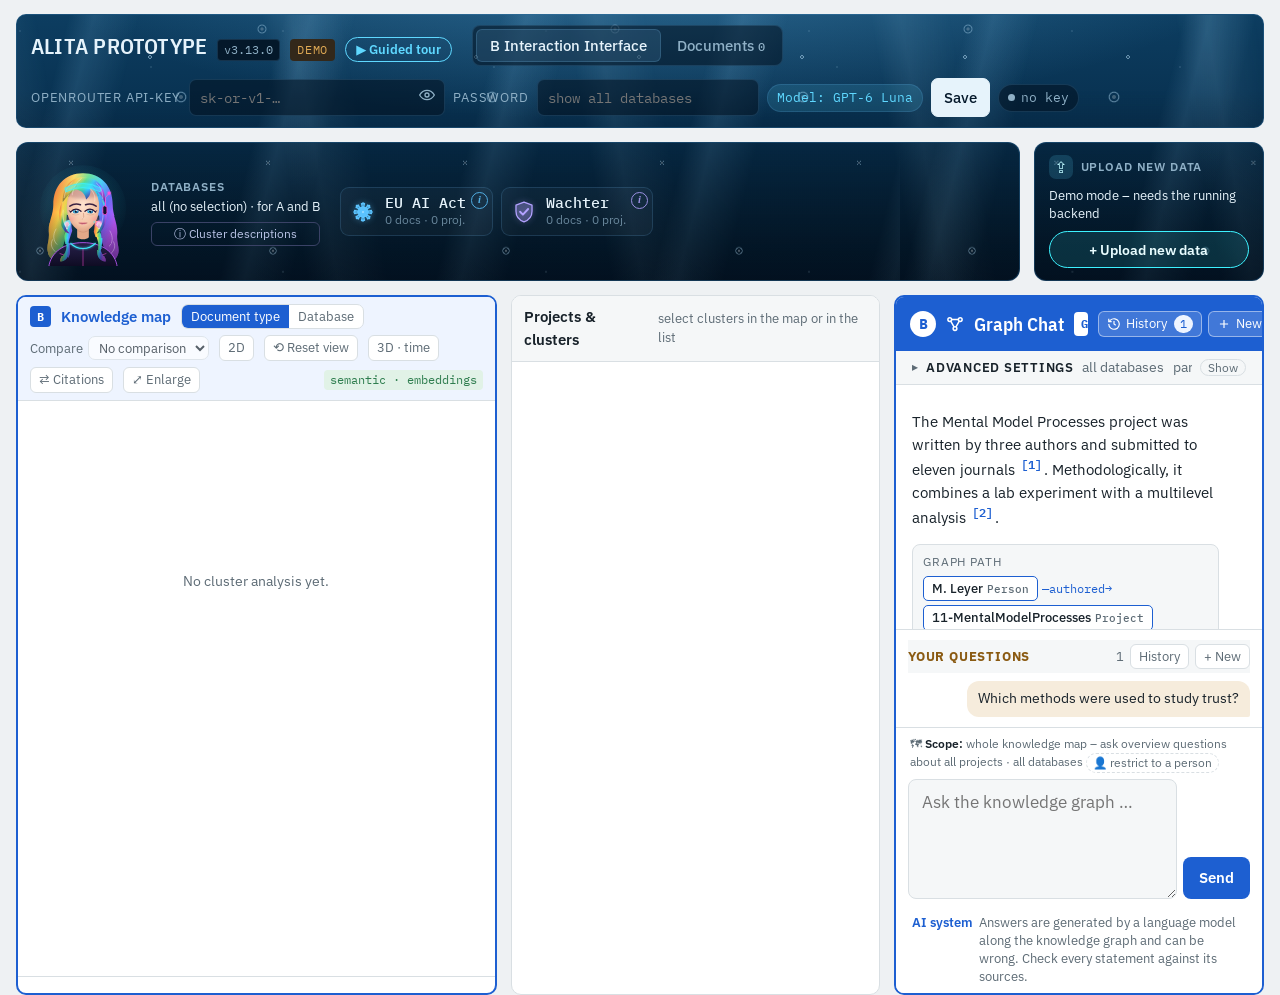
==== commit 8dc3a8bd: "Upload tile for every user; Graph Chat in blue (REQ-84, REQ-85) - New tile "Upload new data" at the " ====
--- a/frontend/index.html
+++ b/frontend/index.html
@@ -150,6 +150,13 @@
     <span class="unas" id="dbUnassigned"></span>
     <button class="clear" id="dbClear" type="button" hidden title="Deselect all databases and clusters">Clear selection</button>
   </section>
+  <!-- REQ-84: every user uploads their own data – own tile at the right of the database bar -->
+  <section class="dbbar uptile" id="upTile" aria-label="Upload new data" hidden>
+    <div class="up-head"><span class="up-ic" aria-hidden="true">⇪</span><b>Upload new data</b></div>
+    <p class="up-target" id="upTarget"></p>
+    <button type="button" class="up-btn" id="upOpen">+ Upload new data</button>
+    <ul class="up-jobs" id="upJobs" aria-live="polite"></ul>
+  </section>
   </div>
 
   <!-- ============ PAGE: CHAT ============ -->
@@ -417,50 +424,39 @@
   <div class="dr-head"><h3 id="histTitle">Chat history</h3><button class="icon-btn" id="histClose" aria-label="Close"><svg width="18" height="18" viewBox="0 0 24 24" fill="none" stroke="currentColor" stroke-width="2"><path d="M6 6l12 12M18 6L6 18"/></svg></button></div>
   <div class="dr-body" id="histBody"></div>
 </aside>
-<div class="modal" id="upload" hidden>
-  <form class="box" id="uploadForm">
-    <h3>Upload documents</h3>
-    <div class="seg" role="radiogroup" aria-label="Data type">
-      <label><input type="radio" name="utype" value="research_project" checked> Research Project</label>
-      <label><input type="radio" name="utype" value="research_paper"> Research Paper</label>
-      <label><input type="radio" name="utype" value="research_notes"> Research Notes</label>
-      <label><input type="radio" name="utype" value="legal_project"> Legal Project</label>
-      <label><input type="radio" name="utype" value="legal_guideline"> Guideline</label>
-      <label><input type="radio" name="utype" value="standard"> Standard</label>
-      <label><input type="radio" name="utype" value="guidance"> Guidance &amp; FAQ</label>
-    </div>
-    <p id="uHint">Upload the project folder as a ZIP. The folder name becomes the project name, and every file inside is linked to the project. The "Literatur" folder is skipped.</p>
-    <label id="uProjWrap" hidden>Link to project (optional)<input type="text" id="uProject" list="projList" placeholder="e.g. 11-MentalModelProcesses"></label>
-    <datalist id="projList"></datalist>
-    <label>File(s)<input type="file" id="uFiles" multiple accept=".zip"></label>
-    <div><p style="margin-bottom:6px">Database(s)</p><div class="dbpick" id="uDbs"></div></div>
-    <label class="check" style="flex-direction:row;color:var(--fg)"><input type="checkbox" id="uLlm" checked> Generate summary and methods with the LLM</label>
-    <div class="row"><button type="button" class="btn" id="uCancel">Cancel</button><button class="btn primary" type="submit">Upload</button></div>
-  </form>
-</div>
-<!-- "Add new data" (database bar): database · data type · overall date · files -->
+<!-- "Upload new data" (REQ-84; tile next to the database bar and Documents → + Upload): database · data type · overall date · files -->
 <div class="modal adddata" id="addData" hidden>
   <form class="box" id="addForm" aria-labelledby="adTitle">
-    <div class="ad-head"><h3 id="adTitle">Add new data</h3><button type="button" class="ad-x" data-adclose aria-label="Close">✕</button></div>
+    <div class="ad-head"><h3 id="adTitle">Upload new data</h3><button type="button" class="ad-x" data-adclose aria-label="Close">✕</button></div>
     <fieldset class="ad-step"><legend><b>1</b> Which database should the documents go to?</legend>
       <div class="ad-dbs" id="adDbs" role="radiogroup" aria-label="Database"></div></fieldset>
     <fieldset class="ad-step"><legend><b>2</b> What kind of data is it?</legend>
-      <div class="ad-types" role="radiogroup" aria-label="Data type">
-        <label class="ad-type"><input type="radio" name="adtype" value="research_project"><i aria-hidden="true">◆</i><b>Research project</b><span>a project folder as ZIP – manuscripts, data, analyses, submissions</span></label>
-        <label class="ad-type"><input type="radio" name="adtype" value="research_paper"><i aria-hidden="true">■</i><b>Research papers</b><span>published or own papers, one or more files</span></label>
-        <label class="ad-type"><input type="radio" name="adtype" value="research_notes"><i aria-hidden="true">●</i><b>Research notes</b><span>notes, minutes, idea collections, web articles</span></label>
-        <label class="ad-type"><input type="radio" name="adtype" value="legal_project"><i aria-hidden="true" style="color:var(--t-legal)">▲</i><b>Legal project</b><span>a ZIP with the versions of a law (proposal, adopted, consolidated) – add _legal.yaml for dates</span></label>
-        <label class="ad-type"><input type="radio" name="adtype" value="legal_guideline"><i aria-hidden="true" style="color:var(--t-guideline)">▲</i><b>Legal guidelines</b><span>formally adopted guidelines of authorities, e.g. Commission guidelines C(2025) …</span></label>
-        <label class="ad-type"><input type="radio" name="adtype" value="guidance"><i aria-hidden="true" style="color:var(--t-guidance)">▲</i><b>Guidance &amp; FAQ</b><span>Q&amp;A pages, FAQs, factsheets and explanations of authorities (not binding)</span></label>
-        <label class="ad-type"><input type="radio" name="adtype" value="standard"><i aria-hidden="true" style="color:var(--t-standard)">▲</i><b>Standards</b><span>ISO, IEC, CEN, DIN … one file per standard</span></label>
+      <div class="ad-typesel">
+        <select id="adType" aria-label="Data type" aria-describedby="adTypeDesc">
+          <option value="">Choose the kind of data …</option>
+          <optgroup label="Research">
+            <option value="research_paper">Research papers</option>
+            <option value="research_notes">Research notes</option>
+            <option value="research_project">Research project (ZIP)</option>
+          </optgroup>
+          <optgroup label="Law and regulation">
+            <option value="legal_project">Legal project – versions of a law (ZIP)</option>
+            <option value="legal_guideline">Legal guidelines</option>
+            <option value="guidance">Guidance &amp; FAQ</option>
+            <option value="standard">Standards</option>
+          </optgroup>
+        </select>
+        <p class="ad-typedesc" id="adTypeDesc"></p>
       </div></fieldset>
     <fieldset class="ad-step"><legend><b>3</b> <span id="adDateQ">Which overall date should the data get?</span></legend>
       <div class="ad-date"><input type="date" id="adDate" aria-describedby="adDateHint"><button type="button" class="mini" id="adDateClear">no date</button></div>
       <p id="adDateHint">Optional. Leave empty to take the dates from the files.</p></fieldset>
     <fieldset class="ad-step"><legend><b>4</b> Files</legend>
       <label class="ad-drop" id="adDrop"><input type="file" id="adFiles" multiple><span id="adDropText">Drop files here or <u>choose files</u></span></label>
-      <label id="adProjWrap" hidden>Link to an existing project (optional)<input type="text" id="adProject" list="projList" placeholder="e.g. 11-MentalModelProcesses"></label>
+      <label id="adProjWrap" hidden>Link to an existing project (optional)<input type="text" id="adProject" list="projList" placeholder="e.g. 11-MentalModelProcesses"></label><datalist id="projList"></datalist>
       <label class="check" style="flex-direction:row;color:var(--fg)"><input type="checkbox" id="adLlm" checked> Generate summary and methods with the LLM</label></fieldset>
+    <p class="ad-pipe" id="adPipe"></p>
+    <p class="ad-key" id="adKey" hidden></p>
     <p class="ad-sum" id="adSum" aria-live="polite"></p>
     <div class="row"><button type="button" class="btn" data-adclose>Cancel</button><button class="btn primary" type="submit" id="adGo" disabled>Add data</button></div>
   </form>
--- a/frontend/css/tiles.css
+++ b/frontend/css/tiles.css
@@ -1,7 +1,7 @@
 /* ===== Tile identity: Document Chat = blue, Graph Chat = orange (unmistakable) ===== */
-:root{--c1:#1d5fd1;--c1-tint:#eef4ff;--c2:#d9480f;--c2-tint:#fff2e8}
-@media (prefers-color-scheme: dark){:root:not([data-theme="light"]){--c1:#3b82f6;--c1-tint:#0f1b31;--c2:#f0712f;--c2-tint:#2a1609}}
-:root[data-theme="dark"]{--c1:#3b82f6;--c1-tint:#0f1b31;--c2:#f0712f;--c2-tint:#2a1609}
+:root{--c1:#1d5fd1;--c1-tint:#eef4ff;--c2:#1d5fd1;--c2-tint:#eef4ff}   /* REQ-85: B in the blue of A (was orange #d9480f) */
+@media (prefers-color-scheme: dark){:root:not([data-theme="light"]){--c1:#3b82f6;--c1-tint:#0f1b31;--c2:#3b82f6;--c2-tint:#0f1b31}}
+:root[data-theme="dark"]{--c1:#3b82f6;--c1-tint:#0f1b31;--c2:#3b82f6;--c2-tint:#0f1b31}
 .t-rag{--acc:var(--c1);--acc-soft:var(--c1-tint)}
 .t-graph{--acc:var(--c2);--acc-soft:var(--c2-tint)}
 .tile.t-rag,.tile.t-graph{border:2px solid var(--acc)}
@@ -36,6 +36,40 @@
 .bar-row{display:grid;grid-template-columns:minmax(0,1.3fr) minmax(0,1fr) minmax(0,1fr);gap:14px;align-items:stretch}   /* REQ-62/65: same columns as the B page below – database bar over the map, window + explainer over the other two */
 .bar-row>.dbbar{grid-column:1/-1;min-width:0}
 @media (max-width:1100px){.bar-row{display:flex;flex-wrap:wrap}.bar-row>.dbbar{flex:1 1 100%}}
+/* REQ-84: "Upload new data" as its own tile at the right of the database bar */
+.bar-row:has(>.uptile:not([hidden])){display:flex;gap:14px;align-items:stretch}
+.bar-row:has(>.uptile:not([hidden]))>.dbbar:not(.uptile){flex:1 1 auto}
+.bar-row>.uptile{flex:0 0 clamp(230px,18vw,300px);flex-direction:column;flex-wrap:nowrap;align-items:stretch;justify-content:center;gap:8px;padding:12px 14px}
+.uptile .up-head{display:flex;align-items:center;gap:8px}
+.uptile .up-head b{font-size:calc(11px * var(--fs-scale,1));color:var(--muted);text-transform:uppercase;letter-spacing:.07em;font-weight:600}
+.uptile .up-ic{display:grid;place-items:center;width:24px;height:24px;border-radius:7px;background:rgb(95 216 255 / .16);color:#bff9ff;font-size:calc(14px * var(--fs-scale,1))}
+.uptile .up-target{margin:0;font-size:calc(12px * var(--fs-scale,1));color:var(--fg);line-height:1.35}
+.uptile .up-target b{color:#bff9ff}
+.uptile .up-btn{display:inline-flex;align-items:center;justify-content:center;gap:6px;border:1px solid #3df2ff;background:rgb(61 242 255 / .12);color:#e9fdff;border-radius:999px;font:inherit;font-size:calc(13px * var(--fs-scale,1));font-weight:600;padding:7px 14px;cursor:pointer;white-space:nowrap;transition:background .15s,box-shadow .15s}
+.uptile .up-btn:hover:not(:disabled){background:rgb(61 242 255 / .24);box-shadow:0 0 12px rgb(61 242 255 / .35);color:#fff}
+.uptile .up-btn:focus-visible{outline:2px solid #3df2ff;outline-offset:2px}
+.uptile .up-btn:disabled{opacity:.45;cursor:not-allowed}
+.uptile .up-jobs{list-style:none;margin:0;padding:0;display:flex;flex-direction:column;gap:4px}
+.uptile .up-jobs:empty{display:none}
+.uptile .up-j{display:grid;grid-template-columns:8px minmax(0,1fr) auto;column-gap:6px;align-items:center;font-size:calc(11.5px * var(--fs-scale,1));color:var(--fg)}
+.uptile .up-n{overflow:hidden;text-overflow:ellipsis;white-space:nowrap}
+.uptile .up-s{color:var(--muted);white-space:nowrap}
+.uptile .up-d{grid-column:2/-1;color:var(--muted);font-size:calc(10.5px * var(--fs-scale,1));overflow:hidden;text-overflow:ellipsis;white-space:nowrap}
+.uptile .up-dot{width:8px;height:8px;border-radius:50%;background:var(--muted)}
+.uptile .s-running .up-dot{background:#3df2ff;box-shadow:0 0 6px #3df2ff;animation:upPulse 1.2s ease-in-out infinite alternate}
+.uptile .s-queued .up-dot{background:#e3bb55}.uptile .s-done .up-dot{background:#6cc690}
+.uptile .s-error .up-dot,.uptile .s-interrupted .up-dot{background:#ef6b5c}.uptile .s-error .up-s,.uptile .s-interrupted .up-s{color:#ff9d92}
+@keyframes upPulse{from{opacity:.45}to{opacity:1}}
+@media (prefers-reduced-motion:reduce){.uptile .s-running .up-dot{animation:none}}
+@media (max-width:1100px){.bar-row>.uptile{flex:1 1 100%}}
+/* the upload wizard: data type as a dropdown with its description */
+.ad-typesel{display:flex;flex-direction:column;gap:6px}
+.ad-typesel select{font:inherit;font-size:calc(14px * var(--fs-scale,1));padding:8px 10px;border:1px solid var(--line);border-radius:8px;background:#fff;color:#1d5fd1;max-width:100%}
+.ad-typesel select:focus-visible{outline:2px solid var(--rag);outline-offset:2px}
+.ad-typesel option,.ad-typesel optgroup{background:#fff;color:#1d5fd1}
+.ad-typedesc{margin:0;font-size:calc(12px * var(--fs-scale,1));color:var(--muted);line-height:1.45}
+.ad-pipe{margin:0;font-size:calc(11.5px * var(--fs-scale,1));color:var(--muted);line-height:1.45}
+.ad-key{margin:0;padding:8px 10px;border-radius:8px;border:1px solid color-mix(in srgb,var(--warn,#a3561a) 45%,transparent);background:var(--warn-soft,#f8eadf);color:var(--fg);font-size:calc(12.5px * var(--fs-scale,1))}
 
 /* info sign: pulses on hover, a click lets a mini ALITA pop out */
 .chat-why{position:relative}
--- a/frontend/css/clusters.css
+++ b/frontend/css/clusters.css
@@ -69,7 +69,7 @@
 /* REQ-33: enlarged knowledge map */
 #page-graph .bq-map.maxed{position:fixed;inset:16px;z-index:65;height:auto!important;max-height:none;box-shadow:0 18px 60px rgb(0 0 0 / .45)}
 #page-graph .cg-max-scrim{position:fixed;inset:0;z-index:64;background:rgb(6 8 15 / .55)}
-#page-graph .cg-max[aria-pressed="true"]{background:var(--graph,#d9480f);color:#fff;border-color:transparent}
+#page-graph .cg-max[aria-pressed="true"]{background:var(--c2,#1d5fd1);color:#fff;border-color:transparent}
 .bq{background:var(--panel);border:1px solid var(--line);border-radius:10px;overflow:hidden;display:flex;flex-direction:column;min-width:0;min-height:0}
 .bq-head{display:flex;align-items:center;gap:10px;padding:9px 12px;background:var(--sunk);border-bottom:1px solid var(--line)}
 .bq-head .badge{font-family:var(--f-mono);font-size:calc(10.5px * var(--fs-scale,1));font-weight:700;padding:2px 7px;border-radius:4px;background:var(--muted);color:#fff}
--- a/frontend/css/progress.css
+++ b/frontend/css/progress.css
@@ -6,7 +6,7 @@
 .pg-empty{font-size:calc(12px * var(--fs-scale,1));color:var(--muted);padding:6px 2px}
 .pg-tl{overflow-x:auto;overflow-y:hidden;border-radius:8px;background:color-mix(in srgb,var(--fg) 3%,transparent);padding:2px 0}
 .pg-tl svg{display:block}
-.pg-band{fill:color-mix(in srgb,#d9480f 7%,transparent)}
+.pg-band{fill:color-mix(in srgb,var(--c2,#1d5fd1) 7%,transparent)}
 .pg-band.alt{fill:color-mix(in srgb,#1c7ed6 7%,transparent)}
 .pg-bl{font-size:calc(10px * var(--fs-scale,1));font-weight:600;fill:var(--fg);opacity:.75}
 .pg-lane{font-size:calc(9px * var(--fs-scale,1));fill:var(--muted);letter-spacing:.04em;text-transform:uppercase}
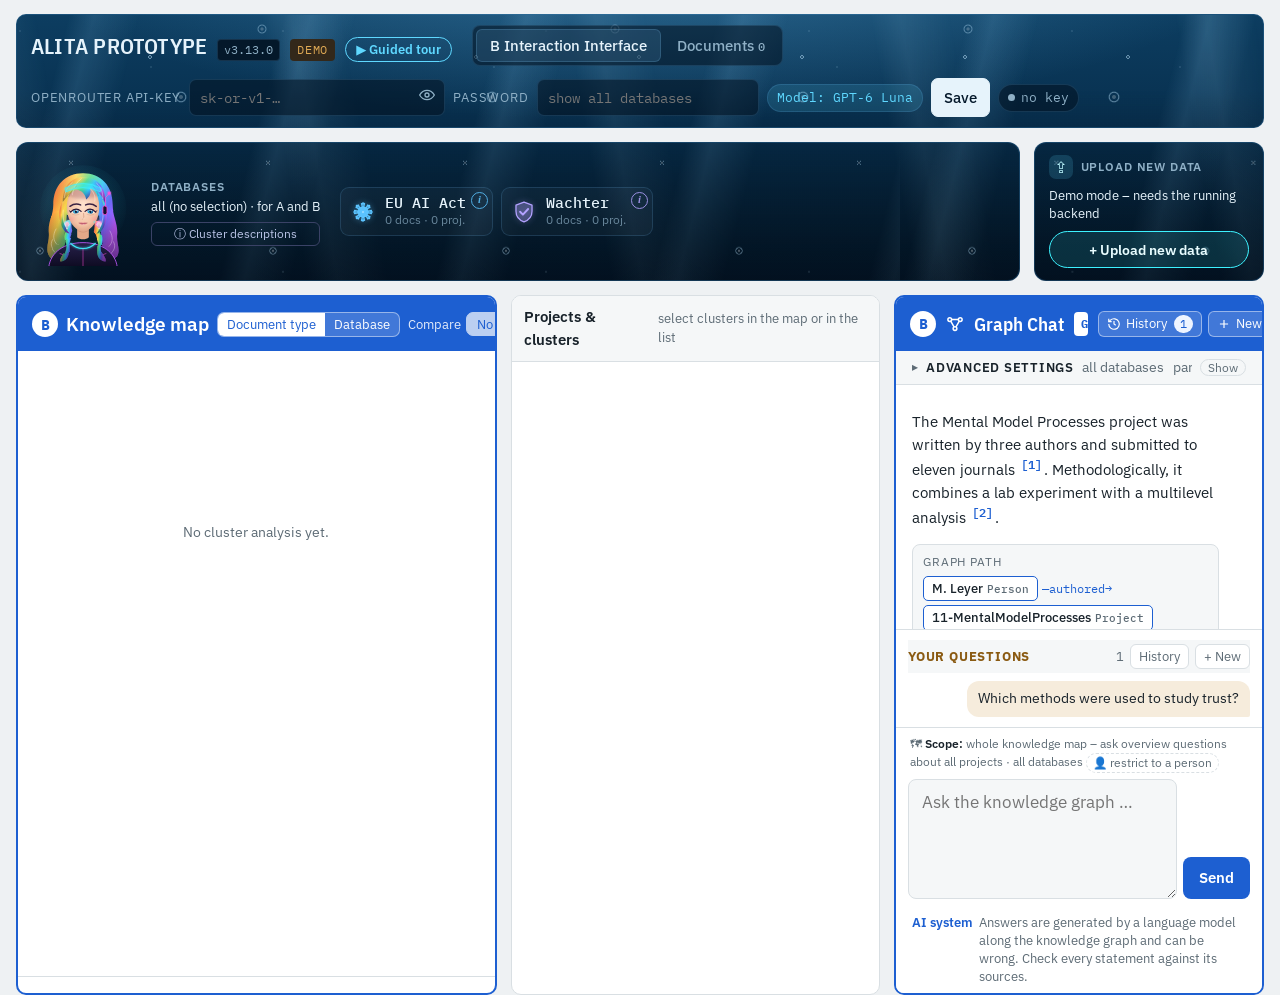
==== commit 8af3770a: "Uploads only into the assigned database; activity tile; uniform headers (REQ-86–88) - REQ-86: an acc" ====
--- a/frontend/index.html
+++ b/frontend/index.html
@@ -150,12 +150,18 @@
     <span class="unas" id="dbUnassigned"></span>
     <button class="clear" id="dbClear" type="button" hidden title="Deselect all databases and clusters">Clear selection</button>
   </section>
+  <!-- REQ-87: activity on the server – own uploads/chats with progress, the other users' anonymously -->
+  <section class="dbbar acttile" id="actTile" aria-label="Activity" hidden>
+    <div class="up-head"><span class="up-ic" aria-hidden="true">≋</span><b>Activity</b><span class="act-load" id="actLoad"></span></div>
+    <div class="act-sec"><span class="act-h">You</span><ul class="act-list" id="actYou" aria-live="polite"></ul></div>
+    <div class="act-sec"><span class="act-h">Other users</span><ul class="act-list" id="actOthers"></ul></div>
+  </section>
   <!-- REQ-84: every user uploads their own data – own tile at the right of the database bar -->
   <section class="dbbar uptile" id="upTile" aria-label="Upload new data" hidden>
     <div class="up-head"><span class="up-ic" aria-hidden="true">⇪</span><b>Upload new data</b></div>
     <p class="up-target" id="upTarget"></p>
     <button type="button" class="up-btn" id="upOpen">+ Upload new data</button>
-    <ul class="up-jobs" id="upJobs" aria-live="polite"></ul>
+    <p class="up-hint">Progress of your uploads: see Activity</p>
   </section>
   </div>
 
@@ -523,6 +529,7 @@
 <script src="js/voxel.js"></script>
 <script>window.syncPuppy&&syncPuppy();window.syncVoxel&&syncVoxel()</script>
 <script src="js/tour.js"></script>
+<script src="js/activity.js"></script>
 <script src="js/start.js"></script>
 <!--APP-END-->
 </body>
--- a/frontend/css/tiles.css
+++ b/frontend/css/tiles.css
@@ -38,7 +38,9 @@
 @media (max-width:1100px){.bar-row{display:flex;flex-wrap:wrap}.bar-row>.dbbar{flex:1 1 100%}}
 /* REQ-84: "Upload new data" as its own tile at the right of the database bar */
 .bar-row:has(>.uptile:not([hidden])){display:flex;gap:14px;align-items:stretch}
-.bar-row:has(>.uptile:not([hidden]))>.dbbar:not(.uptile){flex:1 1 auto}
+.bar-row:has(>.uptile:not([hidden]))>.dbbar:not(.uptile):not(.acttile){flex:1 1 auto}
+.bar-row:has(>.acttile:not([hidden])){display:flex;gap:14px;align-items:stretch}
+.bar-row:has(>.acttile:not([hidden]))>.dbbar:not(.uptile):not(.acttile){flex:1 1 auto}
 .bar-row>.uptile{flex:0 0 clamp(230px,18vw,300px);flex-direction:column;flex-wrap:nowrap;align-items:stretch;justify-content:center;gap:8px;padding:12px 14px}
 .uptile .up-head{display:flex;align-items:center;gap:8px}
 .uptile .up-head b{font-size:calc(11px * var(--fs-scale,1));color:var(--muted);text-transform:uppercase;letter-spacing:.07em;font-weight:600}
@@ -49,18 +51,33 @@
 .uptile .up-btn:hover:not(:disabled){background:rgb(61 242 255 / .24);box-shadow:0 0 12px rgb(61 242 255 / .35);color:#fff}
 .uptile .up-btn:focus-visible{outline:2px solid #3df2ff;outline-offset:2px}
 .uptile .up-btn:disabled{opacity:.45;cursor:not-allowed}
-.uptile .up-jobs{list-style:none;margin:0;padding:0;display:flex;flex-direction:column;gap:4px}
-.uptile .up-jobs:empty{display:none}
-.uptile .up-j{display:grid;grid-template-columns:8px minmax(0,1fr) auto;column-gap:6px;align-items:center;font-size:calc(11.5px * var(--fs-scale,1));color:var(--fg)}
-.uptile .up-n{overflow:hidden;text-overflow:ellipsis;white-space:nowrap}
-.uptile .up-s{color:var(--muted);white-space:nowrap}
-.uptile .up-d{grid-column:2/-1;color:var(--muted);font-size:calc(10.5px * var(--fs-scale,1));overflow:hidden;text-overflow:ellipsis;white-space:nowrap}
-.uptile .up-dot{width:8px;height:8px;border-radius:50%;background:var(--muted)}
-.uptile .s-running .up-dot{background:#3df2ff;box-shadow:0 0 6px #3df2ff;animation:upPulse 1.2s ease-in-out infinite alternate}
-.uptile .s-queued .up-dot{background:#e3bb55}.uptile .s-done .up-dot{background:#6cc690}
-.uptile .s-error .up-dot,.uptile .s-interrupted .up-dot{background:#ef6b5c}.uptile .s-error .up-s,.uptile .s-interrupted .up-s{color:#ff9d92}
-@keyframes upPulse{from{opacity:.45}to{opacity:1}}
-@media (prefers-reduced-motion:reduce){.uptile .s-running .up-dot{animation:none}}
+.uptile .up-hint{margin:0;font-size:calc(11px * var(--fs-scale,1));color:var(--muted)}
+/* REQ-87: "Activity" tile between the database bar and the upload tile – own and other users' uploads and chats */
+.bar-row>.acttile{flex:0 0 clamp(280px,22vw,400px);flex-direction:column;flex-wrap:nowrap;align-items:stretch;justify-content:flex-start;gap:6px;padding:10px 14px;min-width:0;max-height:220px;overflow-y:auto;scrollbar-width:thin}
+.acttile .up-head{display:flex;align-items:center;gap:8px}
+.acttile .up-head b{font-size:calc(11px * var(--fs-scale,1));color:var(--muted);text-transform:uppercase;letter-spacing:.07em;font-weight:600}
+.acttile .up-ic{display:grid;place-items:center;width:24px;height:24px;border-radius:7px;background:rgb(95 216 255 / .16);color:#bff9ff;font-size:calc(14px * var(--fs-scale,1))}
+.act-load{margin-left:auto;font-size:calc(10.5px * var(--fs-scale,1));font-weight:600;padding:2px 8px;border-radius:999px;border:1px solid currentColor;white-space:nowrap;cursor:help}
+.act-load:empty{display:none}
+.act-load.low{color:#6cc690}.act-load.mid{color:#e3bb55}.act-load.high{color:#ff9d92}
+.act-sec{display:flex;flex-direction:column;gap:3px;min-width:0}
+.act-h{font-size:calc(10px * var(--fs-scale,1));text-transform:uppercase;letter-spacing:.08em;color:var(--muted)}
+.act-list{list-style:none;margin:0;padding:0;display:flex;flex-direction:column;gap:6px;min-width:0}
+.act-i{display:grid;grid-template-columns:minmax(0,1fr) auto;column-gap:8px;row-gap:3px;align-items:center;margin:0;padding:0;font-size:calc(11.5px * var(--fs-scale,1));color:var(--fg)}
+.act-i.own .act-n{color:#e9fdff;font-weight:600}
+.act-n{overflow:hidden;text-overflow:ellipsis;white-space:nowrap}
+.act-s{color:var(--muted);white-space:nowrap;justify-self:end;font-size:calc(10.5px * var(--fs-scale,1));font-variant-numeric:tabular-nums}
+.act-d{grid-column:1/-1;color:var(--muted);font-size:calc(10.5px * var(--fs-scale,1));white-space:nowrap;overflow:hidden;text-overflow:ellipsis;margin-top:-1px}
+.act-i.s-error .act-s,.act-i.s-interrupted .act-s{color:#ff9d92}.act-i.s-done .act-s{color:#6cc690}
+.act-empty,.act-more{font-size:calc(11px * var(--fs-scale,1));color:var(--muted);font-style:italic}
+.act-bar{grid-column:1/-1;position:relative;display:block;height:5px;border-radius:999px;background:rgb(255 255 255 / .1);overflow:hidden}
+.act-bar i{position:absolute;inset:0 auto 0 0;border-radius:inherit;background:linear-gradient(90deg,#3df2ff,#5fd8ff);box-shadow:0 0 8px rgb(61 242 255 / .55);transition:width .6s ease}
+.act-i:not(.own) .act-bar i{background:linear-gradient(90deg,#8fa6c8,#b7c6dd);box-shadow:none}
+.act-bar.ind i{width:35%!important;animation:actSlide 1.4s ease-in-out infinite}
+.act-bar.wait{background:repeating-linear-gradient(45deg,rgb(255 255 255 / .08) 0 6px,rgb(255 255 255 / .16) 6px 12px)}
+@keyframes actSlide{from{left:-35%}to{left:100%}}
+@media (prefers-reduced-motion:reduce){.act-bar.ind i{animation:none;width:100%!important;opacity:.5}}
+@media (max-width:1100px){.bar-row>.acttile{flex:1 1 100%}}
 @media (max-width:1100px){.bar-row>.uptile{flex:1 1 100%}}
 /* the upload wizard: data type as a dropdown with its description */
 .ad-typesel{display:flex;flex-direction:column;gap:6px}
--- a/frontend/css/clusters.css
+++ b/frontend/css/clusters.css
@@ -236,3 +236,23 @@
 .composer textarea,.bslot>.tile.t-graph>.composer textarea{height:auto;min-height:104px!important;max-height:280px;resize:vertical;line-height:1.45;font-size:calc(15px * var(--fs-scale,1));padding:11px 13px}
 .composer{align-items:stretch}
 .composer .send{align-self:flex-end}
+/* REQ-85: the knowledge-map header looks exactly like the chat header next to it – same blue (solid), white text,
+   same height (54 px), one line. Applies to A and B alike. */
+.t-rag .cv-head,.t-graph .cv-head,.cg-main.t-graph .cv-head{background:var(--acc);color:#fff;border-bottom:0;height:54px;box-sizing:border-box;
+  flex-wrap:nowrap;padding:10px 14px;gap:8px;overflow:hidden;align-content:center}
+.t-rag .cv-head .cv-break,.t-graph .cv-head .cv-break{display:none}
+.t-rag .cv-head .badge,.t-graph .cv-head .badge{display:inline-grid;place-items:center;width:26px;height:26px;padding:0;border-radius:50%;
+  background:#fff;color:var(--acc);font-size:calc(14px * var(--fs-scale,1));flex-shrink:0}
+.t-rag .cv-head h3,.t-graph .cv-head h3,.cg-main .cv-head h3{color:#fff;font-size:calc(17px * var(--fs-scale,1));font-weight:600}
+.t-rag .cv-head .mini,.t-graph .cv-head .mini{background:rgb(255 255 255 / .16);border-color:rgb(255 255 255 / .45);color:#fff;white-space:nowrap}
+.t-rag .cv-head .mini:hover,.t-graph .cv-head .mini:hover,.t-graph .cv-head .mini[aria-pressed="true"],.t-rag .cv-head .mini[aria-pressed="true"]{background:#fff;color:var(--acc);border-color:#fff}
+.t-rag .cv-head .cv-mode,.t-graph .cv-head .cv-mode{background:rgb(255 255 255 / .16);border-color:rgb(255 255 255 / .45)}
+.t-rag .cv-head .cv-mode button,.t-graph .cv-head .cv-mode button{color:#fff}
+.t-rag .cv-head .cv-mode button[aria-pressed="true"],.t-graph .cv-head .cv-mode button[aria-pressed="true"]{background:#fff;color:var(--acc)}
+.t-rag .cv-head .xc-pick,.t-graph .cv-head .xc-pick{color:rgb(255 255 255 / .88);flex-shrink:1;min-width:0}
+.t-rag .cv-head .xc-pick select,.t-graph .cv-head .xc-pick select{background:#fff;color:var(--acc);border-color:#fff;max-width:160px;min-width:118px}
+.t-rag .cv-head .xc-pick,.t-graph .cv-head .xc-pick{flex-shrink:0}
+.t-rag .cv-head .meta,.t-graph .cv-head .meta{color:rgb(255 255 255 / .85);flex:1 1 0;min-width:0}
+.t-rag .cv-head .cv-basis,.t-graph .cv-head .cv-basis{background:rgb(255 255 255 / .16);color:#fff;flex-shrink:1;min-width:0;overflow:hidden;text-overflow:ellipsis}
+#page-graph .cg-max[aria-pressed="true"]{background:#fff;color:var(--c2,#1d5fd1)}
+@media (max-width:560px){.t-rag .cv-head,.t-graph .cv-head{height:auto;flex-wrap:wrap}}
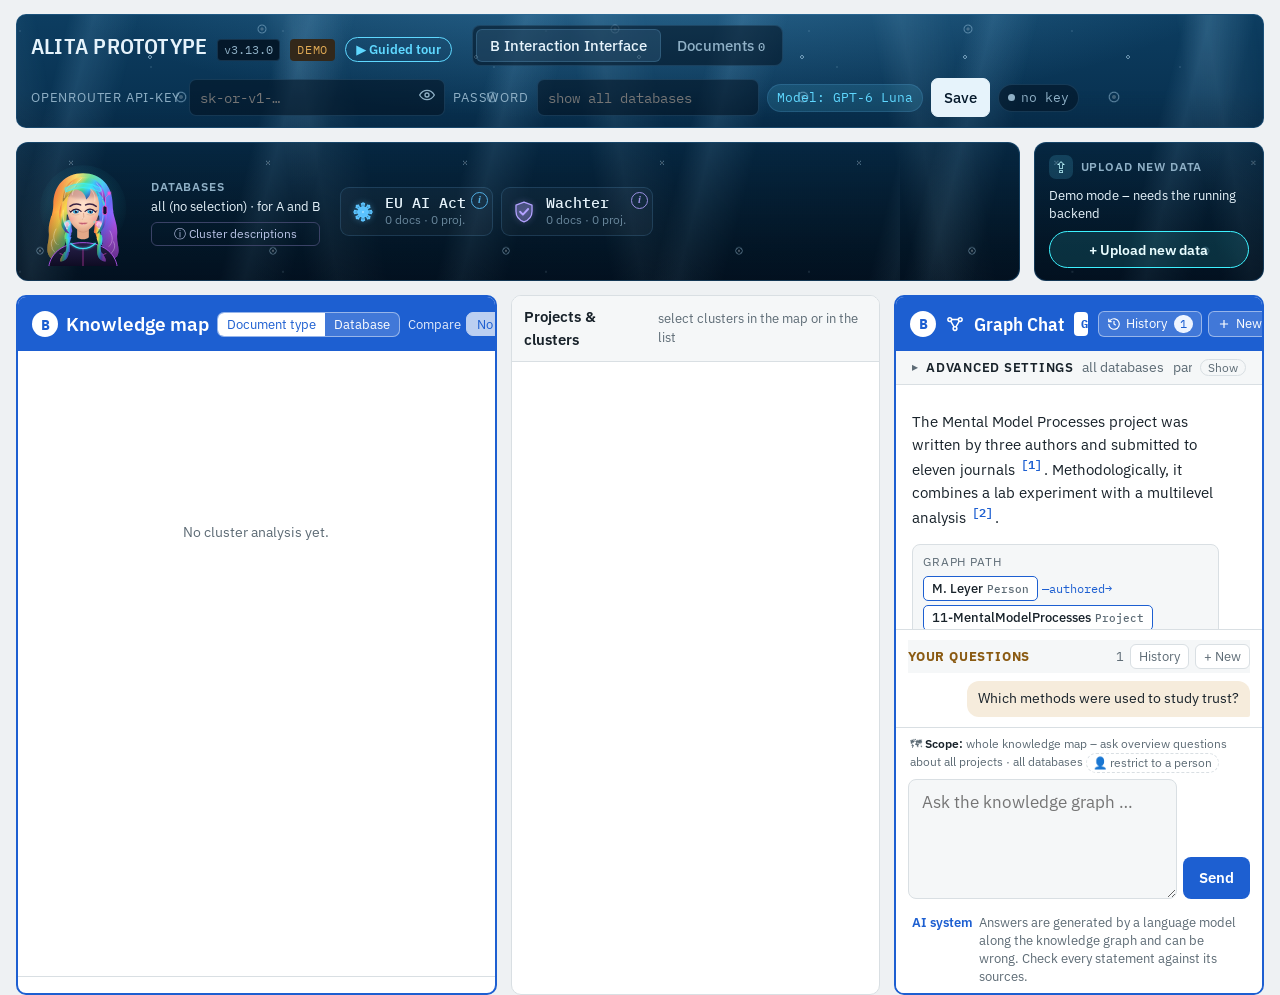
==== commit a591b80f: "Refactoring round 3 – no change in behaviour (REQ-89) - app/clustering.py -> package app/clustering/" ====
--- a/frontend/index.html
+++ b/frontend/index.html
@@ -9,6 +9,7 @@
 <link rel="stylesheet" href="css/base.css">
 <link rel="stylesheet" href="css/databases.css">
 <link rel="stylesheet" href="css/tiles.css">
+<link rel="stylesheet" href="css/uploads.css">
 <link rel="stylesheet" href="css/cluster-profile.css">
 <link rel="stylesheet" href="css/space3d.css">
 <link rel="stylesheet" href="css/clusters.css">
@@ -516,6 +517,7 @@
 <script src="js/info-alita.js"></script>
 <script src="js/docs-nav.js"></script>
 <script src="js/documents.js"></script>
+<script src="js/upload.js"></script>
 <script src="js/chat.js"></script>
 <script src="js/people.js"></script>
 <script src="js/progress.js"></script>
--- a/frontend/css/tiles.css
+++ b/frontend/css/tiles.css
@@ -36,57 +36,7 @@
 .bar-row{display:grid;grid-template-columns:minmax(0,1.3fr) minmax(0,1fr) minmax(0,1fr);gap:14px;align-items:stretch}   /* REQ-62/65: same columns as the B page below – database bar over the map, window + explainer over the other two */
 .bar-row>.dbbar{grid-column:1/-1;min-width:0}
 @media (max-width:1100px){.bar-row{display:flex;flex-wrap:wrap}.bar-row>.dbbar{flex:1 1 100%}}
-/* REQ-84: "Upload new data" as its own tile at the right of the database bar */
-.bar-row:has(>.uptile:not([hidden])){display:flex;gap:14px;align-items:stretch}
-.bar-row:has(>.uptile:not([hidden]))>.dbbar:not(.uptile):not(.acttile){flex:1 1 auto}
-.bar-row:has(>.acttile:not([hidden])){display:flex;gap:14px;align-items:stretch}
-.bar-row:has(>.acttile:not([hidden]))>.dbbar:not(.uptile):not(.acttile){flex:1 1 auto}
-.bar-row>.uptile{flex:0 0 clamp(230px,18vw,300px);flex-direction:column;flex-wrap:nowrap;align-items:stretch;justify-content:center;gap:8px;padding:12px 14px}
-.uptile .up-head{display:flex;align-items:center;gap:8px}
-.uptile .up-head b{font-size:calc(11px * var(--fs-scale,1));color:var(--muted);text-transform:uppercase;letter-spacing:.07em;font-weight:600}
-.uptile .up-ic{display:grid;place-items:center;width:24px;height:24px;border-radius:7px;background:rgb(95 216 255 / .16);color:#bff9ff;font-size:calc(14px * var(--fs-scale,1))}
-.uptile .up-target{margin:0;font-size:calc(12px * var(--fs-scale,1));color:var(--fg);line-height:1.35}
-.uptile .up-target b{color:#bff9ff}
-.uptile .up-btn{display:inline-flex;align-items:center;justify-content:center;gap:6px;border:1px solid #3df2ff;background:rgb(61 242 255 / .12);color:#e9fdff;border-radius:999px;font:inherit;font-size:calc(13px * var(--fs-scale,1));font-weight:600;padding:7px 14px;cursor:pointer;white-space:nowrap;transition:background .15s,box-shadow .15s}
-.uptile .up-btn:hover:not(:disabled){background:rgb(61 242 255 / .24);box-shadow:0 0 12px rgb(61 242 255 / .35);color:#fff}
-.uptile .up-btn:focus-visible{outline:2px solid #3df2ff;outline-offset:2px}
-.uptile .up-btn:disabled{opacity:.45;cursor:not-allowed}
-.uptile .up-hint{margin:0;font-size:calc(11px * var(--fs-scale,1));color:var(--muted)}
-/* REQ-87: "Activity" tile between the database bar and the upload tile – own and other users' uploads and chats */
-.bar-row>.acttile{flex:0 0 clamp(280px,22vw,400px);flex-direction:column;flex-wrap:nowrap;align-items:stretch;justify-content:flex-start;gap:6px;padding:10px 14px;min-width:0;max-height:220px;overflow-y:auto;scrollbar-width:thin}
-.acttile .up-head{display:flex;align-items:center;gap:8px}
-.acttile .up-head b{font-size:calc(11px * var(--fs-scale,1));color:var(--muted);text-transform:uppercase;letter-spacing:.07em;font-weight:600}
-.acttile .up-ic{display:grid;place-items:center;width:24px;height:24px;border-radius:7px;background:rgb(95 216 255 / .16);color:#bff9ff;font-size:calc(14px * var(--fs-scale,1))}
-.act-load{margin-left:auto;font-size:calc(10.5px * var(--fs-scale,1));font-weight:600;padding:2px 8px;border-radius:999px;border:1px solid currentColor;white-space:nowrap;cursor:help}
-.act-load:empty{display:none}
-.act-load.low{color:#6cc690}.act-load.mid{color:#e3bb55}.act-load.high{color:#ff9d92}
-.act-sec{display:flex;flex-direction:column;gap:3px;min-width:0}
-.act-h{font-size:calc(10px * var(--fs-scale,1));text-transform:uppercase;letter-spacing:.08em;color:var(--muted)}
-.act-list{list-style:none;margin:0;padding:0;display:flex;flex-direction:column;gap:6px;min-width:0}
-.act-i{display:grid;grid-template-columns:minmax(0,1fr) auto;column-gap:8px;row-gap:3px;align-items:center;margin:0;padding:0;font-size:calc(11.5px * var(--fs-scale,1));color:var(--fg)}
-.act-i.own .act-n{color:#e9fdff;font-weight:600}
-.act-n{overflow:hidden;text-overflow:ellipsis;white-space:nowrap}
-.act-s{color:var(--muted);white-space:nowrap;justify-self:end;font-size:calc(10.5px * var(--fs-scale,1));font-variant-numeric:tabular-nums}
-.act-d{grid-column:1/-1;color:var(--muted);font-size:calc(10.5px * var(--fs-scale,1));white-space:nowrap;overflow:hidden;text-overflow:ellipsis;margin-top:-1px}
-.act-i.s-error .act-s,.act-i.s-interrupted .act-s{color:#ff9d92}.act-i.s-done .act-s{color:#6cc690}
-.act-empty,.act-more{font-size:calc(11px * var(--fs-scale,1));color:var(--muted);font-style:italic}
-.act-bar{grid-column:1/-1;position:relative;display:block;height:5px;border-radius:999px;background:rgb(255 255 255 / .1);overflow:hidden}
-.act-bar i{position:absolute;inset:0 auto 0 0;border-radius:inherit;background:linear-gradient(90deg,#3df2ff,#5fd8ff);box-shadow:0 0 8px rgb(61 242 255 / .55);transition:width .6s ease}
-.act-i:not(.own) .act-bar i{background:linear-gradient(90deg,#8fa6c8,#b7c6dd);box-shadow:none}
-.act-bar.ind i{width:35%!important;animation:actSlide 1.4s ease-in-out infinite}
-.act-bar.wait{background:repeating-linear-gradient(45deg,rgb(255 255 255 / .08) 0 6px,rgb(255 255 255 / .16) 6px 12px)}
-@keyframes actSlide{from{left:-35%}to{left:100%}}
-@media (prefers-reduced-motion:reduce){.act-bar.ind i{animation:none;width:100%!important;opacity:.5}}
-@media (max-width:1100px){.bar-row>.acttile{flex:1 1 100%}}
-@media (max-width:1100px){.bar-row>.uptile{flex:1 1 100%}}
-/* the upload wizard: data type as a dropdown with its description */
-.ad-typesel{display:flex;flex-direction:column;gap:6px}
-.ad-typesel select{font:inherit;font-size:calc(14px * var(--fs-scale,1));padding:8px 10px;border:1px solid var(--line);border-radius:8px;background:#fff;color:#1d5fd1;max-width:100%}
-.ad-typesel select:focus-visible{outline:2px solid var(--rag);outline-offset:2px}
-.ad-typesel option,.ad-typesel optgroup{background:#fff;color:#1d5fd1}
-.ad-typedesc{margin:0;font-size:calc(12px * var(--fs-scale,1));color:var(--muted);line-height:1.45}
-.ad-pipe{margin:0;font-size:calc(11.5px * var(--fs-scale,1));color:var(--muted);line-height:1.45}
-.ad-key{margin:0;padding:8px 10px;border-radius:8px;border:1px solid color-mix(in srgb,var(--warn,#a3561a) 45%,transparent);background:var(--warn-soft,#f8eadf);color:var(--fg);font-size:calc(12.5px * var(--fs-scale,1))}
+/* Upload tile, activity tile and the upload wizard's dropdown: css/uploads.css */
 
 /* info sign: pulses on hover, a click lets a mini ALITA pop out */
 .chat-why{position:relative}
--- a/frontend/css/uploads.css
+++ b/frontend/css/uploads.css
@@ -0,0 +1,53 @@
+/* REQ-84/87: the tiles next to the database bar – "Activity" and "Upload new data" – and the upload wizard.
+   They share the underwater look of the database bar (class dbbar). */
+/* REQ-84: "Upload new data" as its own tile at the right of the database bar */
+.bar-row:has(>.uptile:not([hidden])){display:flex;gap:14px;align-items:stretch}
+.bar-row:has(>.uptile:not([hidden]))>.dbbar:not(.uptile):not(.acttile){flex:1 1 auto}
+.bar-row:has(>.acttile:not([hidden])){display:flex;gap:14px;align-items:stretch}
+.bar-row:has(>.acttile:not([hidden]))>.dbbar:not(.uptile):not(.acttile){flex:1 1 auto}
+.bar-row>.uptile{flex:0 0 clamp(230px,18vw,300px);flex-direction:column;flex-wrap:nowrap;align-items:stretch;justify-content:center;gap:8px;padding:12px 14px}
+.uptile .up-head{display:flex;align-items:center;gap:8px}
+.uptile .up-head b{font-size:calc(11px * var(--fs-scale,1));color:var(--muted);text-transform:uppercase;letter-spacing:.07em;font-weight:600}
+.uptile .up-ic{display:grid;place-items:center;width:24px;height:24px;border-radius:7px;background:rgb(95 216 255 / .16);color:#bff9ff;font-size:calc(14px * var(--fs-scale,1))}
+.uptile .up-target{margin:0;font-size:calc(12px * var(--fs-scale,1));color:var(--fg);line-height:1.35}
+.uptile .up-target b{color:#bff9ff}
+.uptile .up-btn{display:inline-flex;align-items:center;justify-content:center;gap:6px;border:1px solid #3df2ff;background:rgb(61 242 255 / .12);color:#e9fdff;border-radius:999px;font:inherit;font-size:calc(13px * var(--fs-scale,1));font-weight:600;padding:7px 14px;cursor:pointer;white-space:nowrap;transition:background .15s,box-shadow .15s}
+.uptile .up-btn:hover:not(:disabled){background:rgb(61 242 255 / .24);box-shadow:0 0 12px rgb(61 242 255 / .35);color:#fff}
+.uptile .up-btn:focus-visible{outline:2px solid #3df2ff;outline-offset:2px}
+.uptile .up-btn:disabled{opacity:.45;cursor:not-allowed}
+.uptile .up-hint{margin:0;font-size:calc(11px * var(--fs-scale,1));color:var(--muted)}
+/* REQ-87: "Activity" tile between the database bar and the upload tile – own and other users' uploads and chats */
+.bar-row>.acttile{flex:0 0 clamp(280px,22vw,400px);flex-direction:column;flex-wrap:nowrap;align-items:stretch;justify-content:flex-start;gap:6px;padding:10px 14px;min-width:0;max-height:220px;overflow-y:auto;scrollbar-width:thin}
+.acttile .up-head{display:flex;align-items:center;gap:8px}
+.acttile .up-head b{font-size:calc(11px * var(--fs-scale,1));color:var(--muted);text-transform:uppercase;letter-spacing:.07em;font-weight:600}
+.acttile .up-ic{display:grid;place-items:center;width:24px;height:24px;border-radius:7px;background:rgb(95 216 255 / .16);color:#bff9ff;font-size:calc(14px * var(--fs-scale,1))}
+.act-load{margin-left:auto;font-size:calc(10.5px * var(--fs-scale,1));font-weight:600;padding:2px 8px;border-radius:999px;border:1px solid currentColor;white-space:nowrap;cursor:help}
+.act-load:empty{display:none}
+.act-load.low{color:#6cc690}.act-load.mid{color:#e3bb55}.act-load.high{color:#ff9d92}
+.act-sec{display:flex;flex-direction:column;gap:3px;min-width:0}
+.act-h{font-size:calc(10px * var(--fs-scale,1));text-transform:uppercase;letter-spacing:.08em;color:var(--muted)}
+.act-list{list-style:none;margin:0;padding:0;display:flex;flex-direction:column;gap:6px;min-width:0}
+.act-i{display:grid;grid-template-columns:minmax(0,1fr) auto;column-gap:8px;row-gap:3px;align-items:center;margin:0;padding:0;font-size:calc(11.5px * var(--fs-scale,1));color:var(--fg)}
+.act-i.own .act-n{color:#e9fdff;font-weight:600}
+.act-n{overflow:hidden;text-overflow:ellipsis;white-space:nowrap}
+.act-s{color:var(--muted);white-space:nowrap;justify-self:end;font-size:calc(10.5px * var(--fs-scale,1));font-variant-numeric:tabular-nums}
+.act-d{grid-column:1/-1;color:var(--muted);font-size:calc(10.5px * var(--fs-scale,1));white-space:nowrap;overflow:hidden;text-overflow:ellipsis;margin-top:-1px}
+.act-i.s-error .act-s,.act-i.s-interrupted .act-s{color:#ff9d92}.act-i.s-done .act-s{color:#6cc690}
+.act-empty,.act-more{font-size:calc(11px * var(--fs-scale,1));color:var(--muted);font-style:italic}
+.act-bar{grid-column:1/-1;position:relative;display:block;height:5px;border-radius:999px;background:rgb(255 255 255 / .1);overflow:hidden}
+.act-bar i{position:absolute;inset:0 auto 0 0;border-radius:inherit;background:linear-gradient(90deg,#3df2ff,#5fd8ff);box-shadow:0 0 8px rgb(61 242 255 / .55);transition:width .6s ease}
+.act-i:not(.own) .act-bar i{background:linear-gradient(90deg,#8fa6c8,#b7c6dd);box-shadow:none}
+.act-bar.ind i{width:35%!important;animation:actSlide 1.4s ease-in-out infinite}
+.act-bar.wait{background:repeating-linear-gradient(45deg,rgb(255 255 255 / .08) 0 6px,rgb(255 255 255 / .16) 6px 12px)}
+@keyframes actSlide{from{left:-35%}to{left:100%}}
+@media (prefers-reduced-motion:reduce){.act-bar.ind i{animation:none;width:100%!important;opacity:.5}}
+@media (max-width:1100px){.bar-row>.acttile{flex:1 1 100%}}
+@media (max-width:1100px){.bar-row>.uptile{flex:1 1 100%}}
+/* the upload wizard: data type as a dropdown with its description */
+.ad-typesel{display:flex;flex-direction:column;gap:6px}
+.ad-typesel select{font:inherit;font-size:calc(14px * var(--fs-scale,1));padding:8px 10px;border:1px solid var(--line);border-radius:8px;background:#fff;color:#1d5fd1;max-width:100%}
+.ad-typesel select:focus-visible{outline:2px solid var(--rag);outline-offset:2px}
+.ad-typesel option,.ad-typesel optgroup{background:#fff;color:#1d5fd1}
+.ad-typedesc{margin:0;font-size:calc(12px * var(--fs-scale,1));color:var(--muted);line-height:1.45}
+.ad-pipe{margin:0;font-size:calc(11.5px * var(--fs-scale,1));color:var(--muted);line-height:1.45}
+.ad-key{margin:0;padding:8px 10px;border-radius:8px;border:1px solid color-mix(in srgb,var(--warn,#a3561a) 45%,transparent);background:var(--warn-soft,#f8eadf);color:var(--fg);font-size:calc(12.5px * var(--fs-scale,1))}
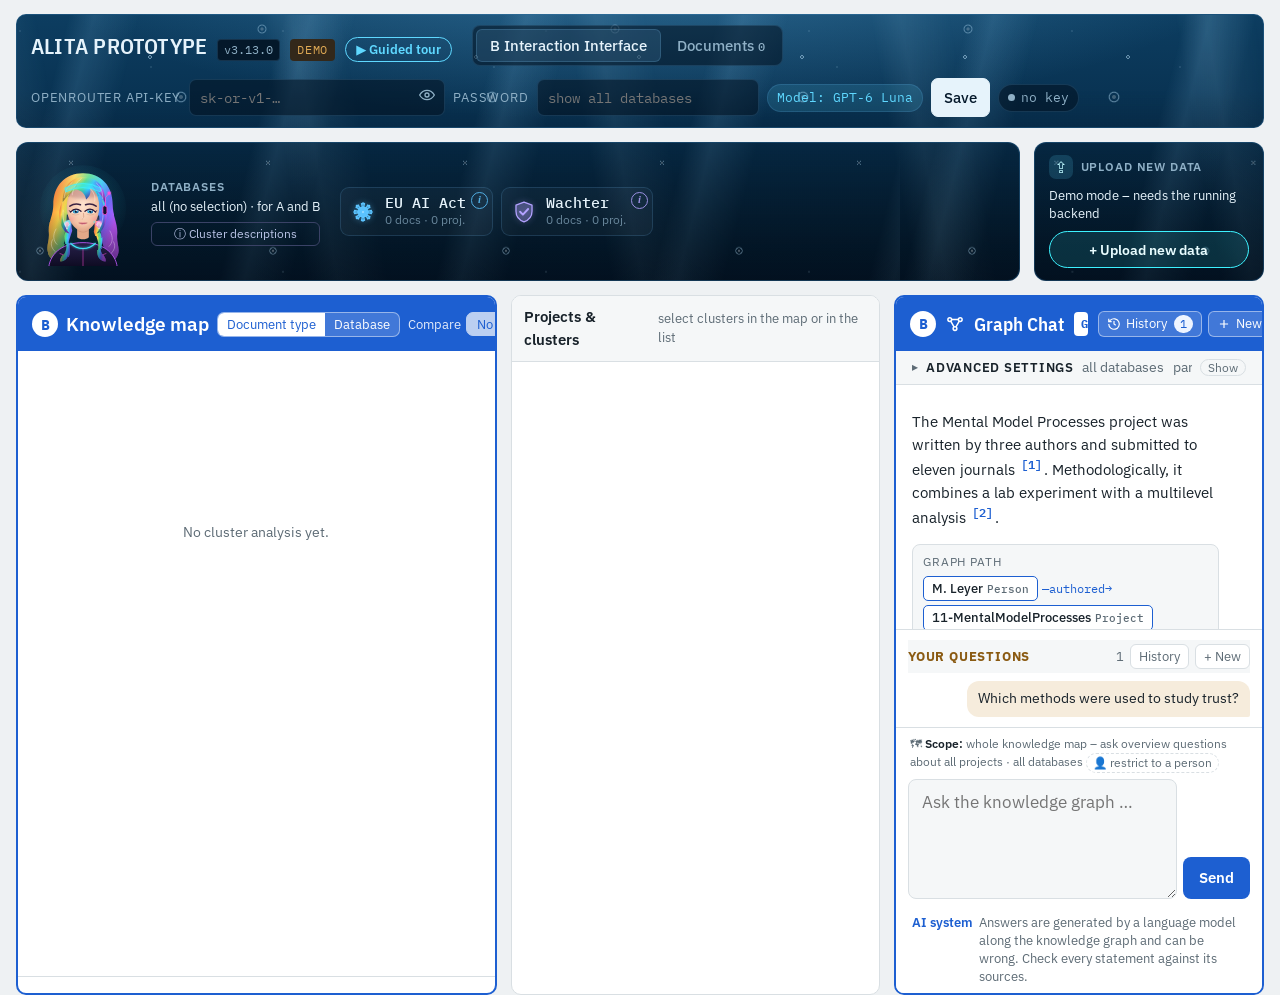
==== commit e0fa4dda: "Delete data in the Documents tab; ocean party after uploads (REQ-90, REQ-91) - REQ-90: bin per row, " ====
--- a/frontend/index.html
+++ b/frontend/index.html
@@ -10,6 +10,7 @@
 <link rel="stylesheet" href="css/databases.css">
 <link rel="stylesheet" href="css/tiles.css">
 <link rel="stylesheet" href="css/uploads.css">
+<link rel="stylesheet" href="css/party.css">
 <link rel="stylesheet" href="css/cluster-profile.css">
 <link rel="stylesheet" href="css/space3d.css">
 <link rel="stylesheet" href="css/clusters.css">
@@ -408,6 +409,7 @@
           <th data-sort="v">Version <span class="arr"></span></th>
           <th>Methods</th>
           <th data-sort="ix">Index <span class="arr"></span></th>
+          <th class="dact"><span class="sr-only">Delete</span></th>
         </tr></thead>
         <tbody id="dbody"></tbody>
       </table>
@@ -475,6 +477,14 @@
     </div>
   </div>
 </div>
+<!-- REQ-90: confirm a deletion in the Documents tab -->
+<div class="ad-confirm" id="delConfirm" hidden role="alertdialog" aria-modal="true" aria-labelledby="delTitle">
+  <div class="box">
+    <h3 id="delTitle">Delete data</h3>
+    <div id="delBody"></div>
+    <div class="row"><button type="button" class="btn" id="delBack">Cancel</button><button type="button" class="btn danger" id="delGo">Delete</button></div>
+  </div>
+</div>
 <div class="toast" id="toast" role="status"></div>
 
 <script>/*__DEMO_DATA__*/</script>
@@ -518,6 +528,8 @@
 <script src="js/docs-nav.js"></script>
 <script src="js/documents.js"></script>
 <script src="js/upload.js"></script>
+<script src="js/delete.js"></script>
+<script src="js/party.js"></script>
 <script src="js/chat.js"></script>
 <script src="js/people.js"></script>
 <script src="js/progress.js"></script>
--- a/frontend/css/uploads.css
+++ b/frontend/css/uploads.css
@@ -51,3 +51,15 @@
 .ad-typedesc{margin:0;font-size:calc(12px * var(--fs-scale,1));color:var(--muted);line-height:1.45}
 .ad-pipe{margin:0;font-size:calc(11.5px * var(--fs-scale,1));color:var(--muted);line-height:1.45}
 .ad-key{margin:0;padding:8px 10px;border-radius:8px;border:1px solid color-mix(in srgb,var(--warn,#a3561a) 45%,transparent);background:var(--warn-soft,#f8eadf);color:var(--fg);font-size:calc(12.5px * var(--fs-scale,1))}
+/* REQ-90: deleting in the Documents tab */
+.sr-only{position:absolute;width:1px;height:1px;padding:0;margin:-1px;overflow:hidden;clip:rect(0 0 0 0);white-space:nowrap;border:0}
+.dt th.dact,.dt td.dact{width:34px;text-align:center;padding-left:2px;padding-right:6px}
+.dbin{display:inline-grid;place-items:center;width:26px;height:26px;border-radius:7px;border:1px solid transparent;background:transparent;color:var(--muted);cursor:pointer;opacity:.55;transition:opacity .15s,color .15s,background .15s,border-color .15s}
+.dt tr:hover .dbin,.dbin:focus-visible{opacity:1}
+.dbin:hover{color:#c0392b;background:color-mix(in srgb,#c0392b 10%,transparent);border-color:color-mix(in srgb,#c0392b 35%,transparent)}
+.dbin:focus-visible{outline:2px solid #c0392b;outline-offset:1px}
+.btn.danger{display:inline-flex;align-items:center;gap:6px;background:#c0392b;border-color:#c0392b;color:#fff}
+.btn.danger:hover{background:#a93226;border-color:#a93226}
+.btn.danger:focus-visible{outline:2px solid #c0392b;outline-offset:2px}
+.pc-del{margin-top:12px;display:flex;justify-content:flex-end}
+#delConfirm .del-after{font-size:calc(11.5px * var(--fs-scale,1))}
--- a/frontend/css/party.css
+++ b/frontend/css/party.css
@@ -0,0 +1,42 @@
+/* REQ-91: the ocean party after an upload (js/party.js) – full screen, on top of everything, never catches clicks */
+.party{position:fixed;inset:0;z-index:9999;pointer-events:none;overflow:hidden;animation:partyIn .5s ease-out both}
+.party.out{animation:partyOut .6s ease-in forwards}
+@keyframes partyIn{from{opacity:0}to{opacity:1}}
+@keyframes partyOut{to{opacity:0}}
+.party-wave{position:absolute;inset:0;background:
+  radial-gradient(120% 60% at 50% 120%,rgb(61 242 255 / .55),transparent 60%),
+  linear-gradient(180deg,rgb(29 95 209 / .18),rgb(9 40 92 / .55));
+  animation:partyWave 1.1s cubic-bezier(.2,.8,.2,1) both}
+.party-wave::before,.party-wave::after{content:"";position:absolute;left:-10%;right:-10%;height:90px;bottom:-30px;
+  background:radial-gradient(circle at 50px 0,transparent 48px,rgb(61 242 255 / .35) 50px) 0 0/100px 90px repeat-x;animation:partyRoll 2.4s linear infinite}
+.party-wave::after{bottom:-50px;opacity:.6;animation-duration:3.4s;animation-direction:reverse}
+@keyframes partyWave{from{transform:translateY(100%)}to{transform:none}}
+@keyframes partyRoll{to{transform:translateX(100px)}}
+.party-canvas{position:absolute;inset:0;width:100%;height:100%}
+.party-disco{position:absolute;top:0;left:50%;transform:translateX(-50%);filter:drop-shadow(0 0 22px rgb(255 255 255 / .7));animation:partyDrop .8s cubic-bezier(.2,1.4,.4,1) both}
+.party-disco .party-tiles{transform-origin:50px 78px;animation:partySpin 1.6s linear infinite}
+@keyframes partyDrop{from{transform:translate(-50%,-140px)}to{transform:translate(-50%,0)}}
+@keyframes partySpin{50%{opacity:.75;filter:hue-rotate(90deg)}}
+.party-school{position:absolute;inset:0}
+.party-fish{position:absolute;left:0;transform:translateX(-160px) scale(var(--size));animation:partySwim var(--dur) linear var(--delay) infinite}
+.party-fish svg{display:block;animation:partyWiggle .45s ease-in-out infinite alternate}
+.party-fish.rtl{animation-name:partySwimBack}
+.party-fish.rtl svg{transform:scaleX(-1)}
+@keyframes partySwim{from{transform:translateX(-160px) scale(var(--size))}to{transform:translateX(calc(100vw + 40px)) scale(var(--size))}}
+@keyframes partySwimBack{from{transform:translateX(calc(100vw + 40px)) scale(var(--size))}to{transform:translateX(-160px) scale(var(--size))}}
+@keyframes partyWiggle{from{translate:0 -6px;rotate:-4deg}to{translate:0 6px;rotate:4deg}}
+.party-fish.rtl svg{animation-name:partyWiggleBack}
+@keyframes partyWiggleBack{from{transform:scaleX(-1) translateY(-6px) rotate(-4deg)}to{transform:scaleX(-1) translateY(6px) rotate(4deg)}}
+.party-center{position:absolute;left:50%;top:52%;transform:translate(-50%,-50%);display:flex;flex-direction:column;align-items:center;gap:8px;animation:partyPop .7s cubic-bezier(.2,1.6,.4,1) .2s both}
+.party-octo{animation:partyDance .5s ease-in-out infinite alternate;filter:drop-shadow(0 10px 30px rgb(9 20 60 / .5))}
+.party-octo .party-arm{transform-origin:top center;animation:partyArm .35s ease-in-out infinite alternate}
+@keyframes partyPop{from{transform:translate(-50%,-50%) scale(.2);opacity:0}to{transform:translate(-50%,-50%) scale(1);opacity:1}}
+@keyframes partyDance{from{transform:rotate(-7deg) translateY(4px)}to{transform:rotate(7deg) translateY(-10px)}}
+@keyframes partyArm{from{transform:rotate(-9deg)}to{transform:rotate(9deg)}}
+.party-banner{display:flex;flex-direction:column;align-items:center;gap:2px;padding:12px 22px;border-radius:16px;background:rgb(9 30 70 / .78);
+  border:2px solid #3df2ff;box-shadow:0 0 30px rgb(61 242 255 / .55);color:#fff;text-align:center}
+.party-banner b{font-size:calc(26px * var(--fs-scale,1));letter-spacing:.02em;background:linear-gradient(90deg,#ffd23f,#ff4f8b,#3df2ff,#2ee59d);-webkit-background-clip:text;background-clip:text;color:transparent}
+.party-banner span{font-size:calc(13px * var(--fs-scale,1));color:#dff7ff}
+.party.calm{display:grid;place-items:center;background:rgb(9 30 70 / .25)}
+.party.calm .party-banner b{color:#ffd23f;background:none}
+@media (prefers-reduced-motion:reduce){.party,.party *{animation:none!important}}
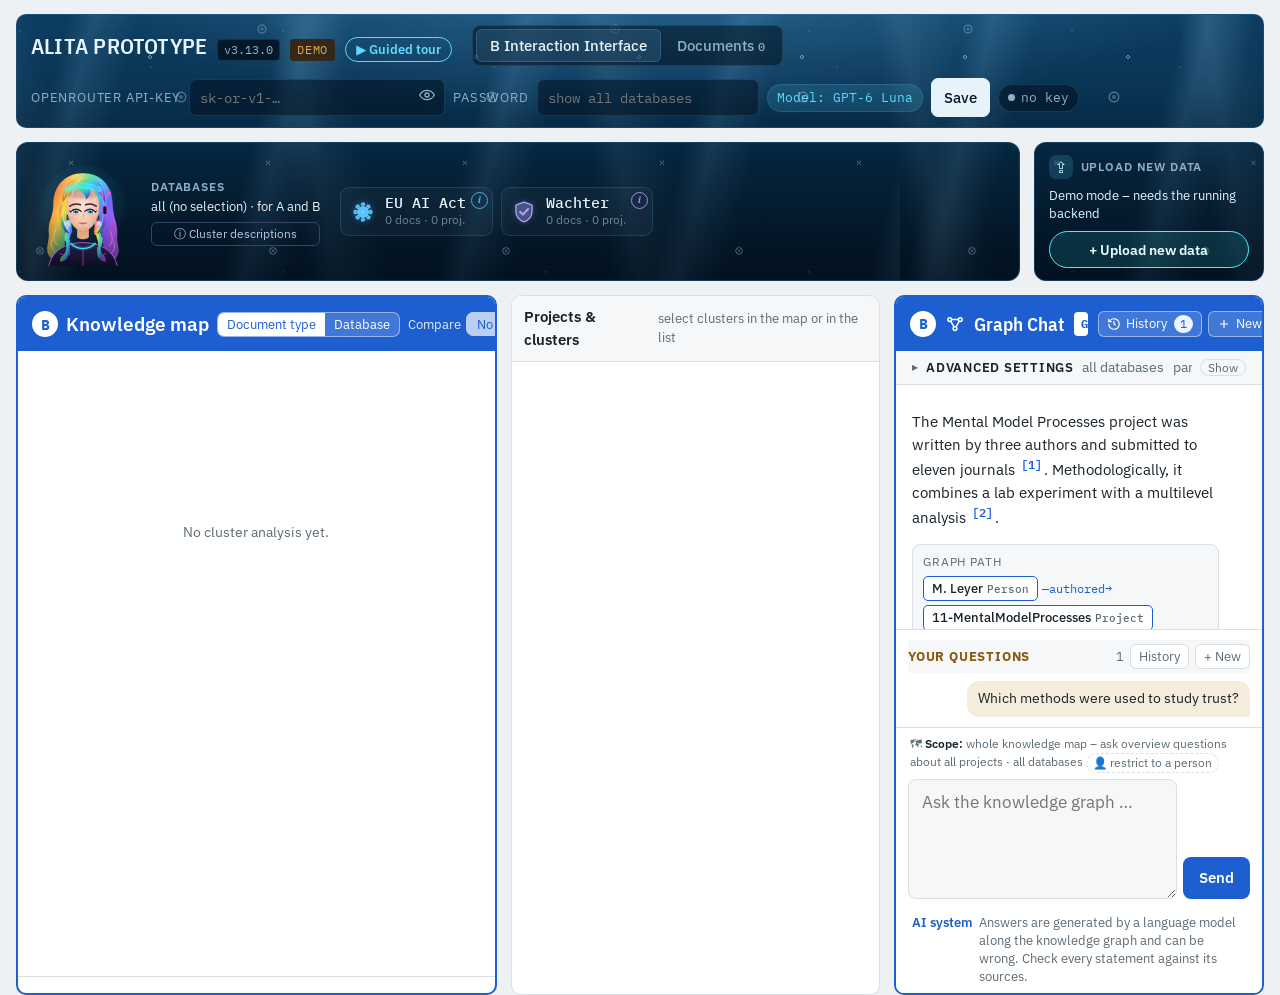
==== commit e93d91ee: "Uploads classify into existing clusters; Recompute clusters button (REQ-92) - app/clustering/classif" ====
--- a/frontend/index.html
+++ b/frontend/index.html
@@ -163,6 +163,7 @@
     <div class="up-head"><span class="up-ic" aria-hidden="true">⇪</span><b>Upload new data</b></div>
     <p class="up-target" id="upTarget"></p>
     <button type="button" class="up-btn" id="upOpen">+ Upload new data</button>
+    <button type="button" class="up-btn2" id="upRecluster" title="Compute the clusters completely anew – uploads only sort new documents into the existing clusters">↻ Recompute clusters</button>
     <p class="up-hint">Progress of your uploads: see Activity</p>
   </section>
   </div>
@@ -477,6 +478,14 @@
     </div>
   </div>
 </div>
+<!-- REQ-92: confirm a complete new clustering -->
+<div class="ad-confirm" id="rcConfirm" hidden role="alertdialog" aria-modal="true" aria-labelledby="rcTitle">
+  <div class="box">
+    <h3 id="rcTitle">Recompute clusters</h3>
+    <div id="rcBody"></div>
+    <div class="row"><button type="button" class="btn" id="rcBack">Cancel</button><button type="button" class="btn primary" id="rcGo">Recompute</button></div>
+  </div>
+</div>
 <!-- REQ-90: confirm a deletion in the Documents tab -->
 <div class="ad-confirm" id="delConfirm" hidden role="alertdialog" aria-modal="true" aria-labelledby="delTitle">
   <div class="box">
--- a/frontend/css/uploads.css
+++ b/frontend/css/uploads.css
@@ -63,3 +63,7 @@
 .btn.danger:focus-visible{outline:2px solid #c0392b;outline-offset:2px}
 .pc-del{margin-top:12px;display:flex;justify-content:flex-end}
 #delConfirm .del-after{font-size:calc(11.5px * var(--fs-scale,1))}
+/* REQ-92: "Recompute clusters" in the upload tile – secondary to the upload button */
+.uptile .up-btn2{display:inline-flex;align-items:center;justify-content:center;gap:6px;border:1px solid rgb(61 242 255 / .45);background:transparent;color:#bff9ff;border-radius:999px;font:inherit;font-size:calc(12px * var(--fs-scale,1));font-weight:600;padding:5px 12px;cursor:pointer;white-space:nowrap;transition:background .15s,border-color .15s}
+.uptile .up-btn2:hover{background:rgb(61 242 255 / .14);border-color:#3df2ff;color:#fff}
+.uptile .up-btn2:focus-visible{outline:2px solid #3df2ff;outline-offset:2px}
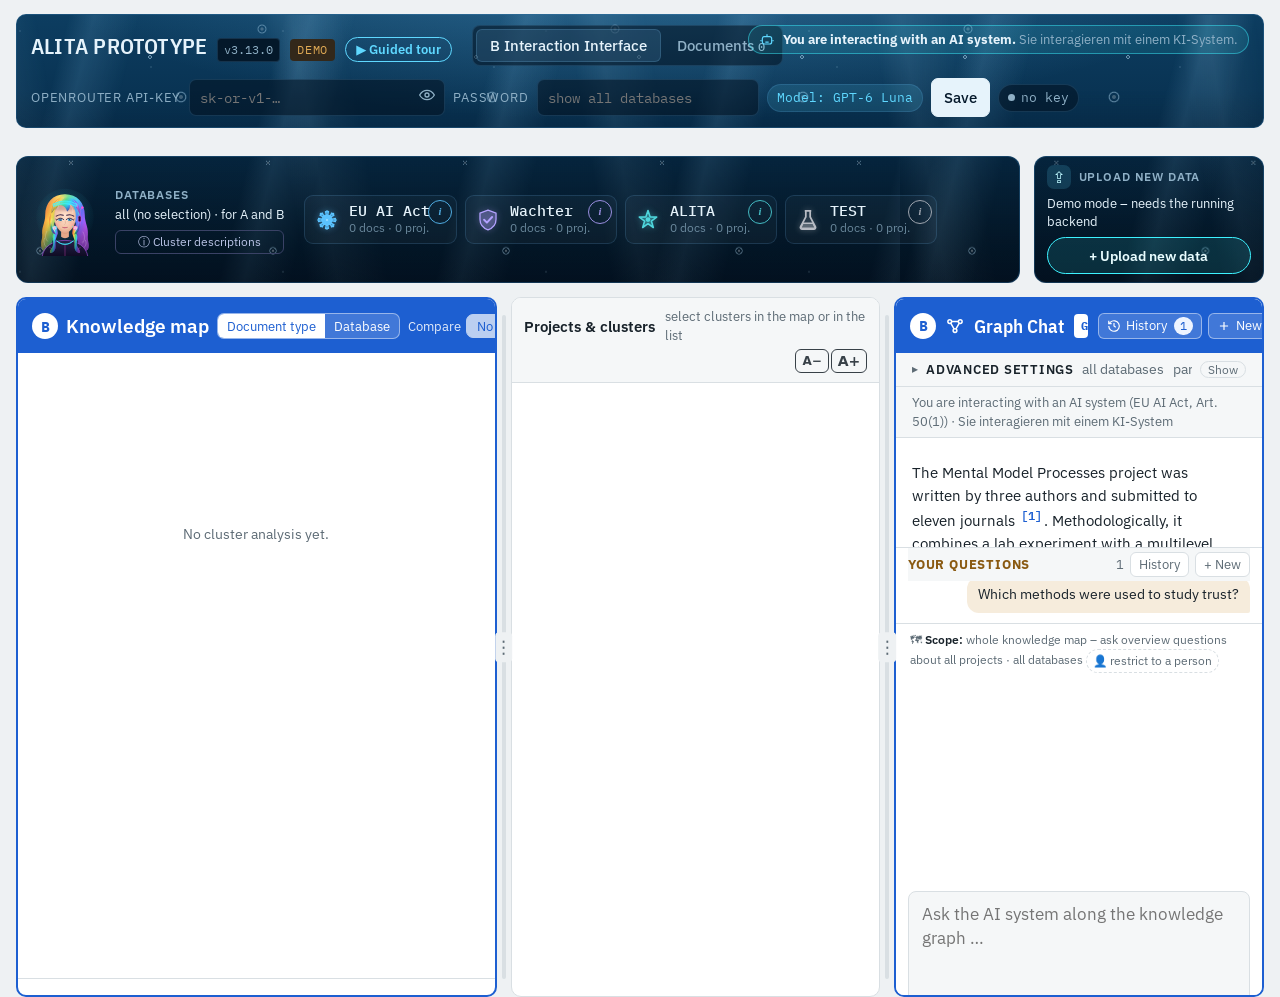
==== commit f98a4f16: "Add to projects, small screens/WCAG, AI notice, ALITA/TEST, sea creatures; fix event loop (REQ-96–10" ====
--- a/frontend/index.html
+++ b/frontend/index.html
@@ -19,8 +19,10 @@
 <link rel="stylesheet" href="css/legal.css">
 <link rel="stylesheet" href="css/pages.css">
 <link rel="stylesheet" href="css/tour.css">
+<link rel="stylesheet" href="css/layout.css">
 </head>
 <body><!--BODY-->
+<a class="skip-link" href="#content">Skip to the content</a>
 <div class="app">
   <header class="top">
     <div class="brand">
@@ -29,6 +31,7 @@
       <span class="mode" id="mode" title="">Demo</span>
       <button class="tour-btn" id="tourBtn" type="button" title="A step-by-step walk through ALITA with example questions">▶ Guided tour</button>
     </div>
+    <p class="ai-notice" id="aiNotice" role="note" title="Transparency notice under Art. 50(1) of the EU AI Act (Regulation (EU) 2024/1689)"><svg width="16" height="16" viewBox="0 0 24 24" fill="none" stroke="currentColor" stroke-width="1.8" aria-hidden="true"><rect x="5" y="7" width="14" height="11" rx="3"/><path d="M12 3.5V7M9.5 12h.01M14.5 12h.01M9.5 15.2h5M3 12v2M21 12v2"/></svg><span><b>You are interacting with an AI system.</b> <span lang="de">Sie interagieren mit einem KI-System.</span></span></p>
     <nav class="nav" role="tablist" aria-label="Sections">
       <button role="tab" aria-selected="true" data-page="graph" id="tab-graph" title="B only: cluster graph and Graph Chat">B Interaction Interface</button>
       <button role="tab" aria-selected="false" data-page="chat" id="tab-chat" title="A: Document Chat · B: Graph Chat, side by side">A/B Interaction Interface</button>
@@ -48,15 +51,16 @@
       <label for="dbPass">Password</label>
       <div class="field">
         <select id="dbUser" class="db-user" aria-label="User name" title="User name – each user sees only their own database" hidden></select>
-        <input id="dbPass" type="password" placeholder="show all databases" spellcheck="false" autocomplete="off" title="Without the password only the databases EU AI Act and Wachter are shown (and not the release notes, compliance and technical documentation)">
-      </div>
-      <button type="button" class="btn" id="dbLock" hidden title="Hide the other databases again (only EU AI Act and Wachter stay visible)">Lock</button>
+        <input id="dbPass" type="password" placeholder="show all databases" spellcheck="false" autocomplete="off" title="Without the password only the public databases (EU AI Act, Wachter, ALITA, TEST) are shown (and not the release notes, compliance and technical documentation)">
+      </div>
+      <button type="button" class="btn" id="dbLock" hidden title="Hide the other databases again (only the public databases stay visible)">Lock</button>
       <span class="pill model-fixed" id="modelInfo" title="The language model of ALITA (fixed): OpenAI GPT-6 Luna via OpenRouter">Model: GPT-6 Luna</span>
       <button class="btn primary" type="submit">Save</button>
       <span class="pill" id="keyStatus"><span class="dot"></span>no key</span>
       <button type="button" class="mini" id="logout" hidden>Log out</button>
     </form>
   </header>
+  <div id="content" tabindex="-1"></div>
 
   <div class="bar-row">
   <section class="dbbar" aria-label="Databases">
@@ -252,11 +256,11 @@
       <div class="chat" id="ragChat"></div>
       <form class="composer" id="ragForm">
         <div class="chat-scope" id="ragScope" aria-live="polite"></div>
-        <textarea id="ragInput" rows="1" placeholder="Ask your documents …"></textarea>
+        <textarea id="ragInput" rows="1" placeholder="Ask the AI system about your documents …" aria-describedby="aiNotice"></textarea>
         <button class="send" type="submit">Send</button>
       </form>
       <div class="hint">Prompt filters: <code>@type:paper</code> <code>@year:2019-2021</code> <code>@method:survey</code> <code>@role:manuscript</code> <code>@version:latest</code> <code>@db:Magnolia,Orchid</code> <code>@cluster:3</code></div>
-      <p class="ainote"><b>AI system</b> Answers are generated by a language model and can be wrong. Check every statement against its sources.</p>
+      <p class="ainote"><b>AI system</b> You are interacting with an AI system (EU AI Act, Art. 50(1)). Answers are generated by a language model and can be wrong. Check every statement against its sources.</p>
     </section>
 
     <section class="tile acollapsed t-graph" aria-label="Graph chat">
@@ -313,11 +317,11 @@
       <div class="chat" id="graphChat" data-empty="Answers of the Graph Chat appear here – ask a question below."></div>
       <form class="composer" id="graphForm">
         <div class="chat-scope" id="graphScope" aria-live="polite"></div>
-        <textarea id="graphInput" rows="1" placeholder="Ask the knowledge graph …"></textarea>
+        <textarea id="graphInput" rows="1" placeholder="Ask the AI system along the knowledge graph …" aria-describedby="aiNotice"></textarea>
         <button class="send" type="submit">Send</button>
       </form>
       <div class="hint">Narrow the graph under <b>Advanced settings → Parameters</b>: entities, relation, period, hops · e.g. <code>Who worked with whom on project X?</code> <code>Which methods appear in the Dahlia notes?</code></div>
-      <p class="ainote"><b>AI system</b> Answers are generated by a language model along the knowledge graph and can be wrong. Check every statement against its sources.</p>
+      <p class="ainote"><b>AI system</b> You are interacting with an AI system (EU AI Act, Art. 50(1)). Answers are generated by a language model along the knowledge graph and can be wrong. Check every statement against its sources.</p>
     </section>
   </main>
   </div>
@@ -457,6 +461,15 @@
           </optgroup>
         </select>
         <p class="ad-typedesc" id="adTypeDesc"></p>
+      </div>
+      <div class="ad-mode" id="adMode" hidden role="radiogroup" aria-label="New or existing project">
+        <label class="check"><input type="radio" name="admode" value="new" checked> <span><b>New project</b> – one ZIP per project folder</span></label>
+        <label class="check"><input type="radio" name="admode" value="add"> <span><b>Add to an existing project</b> – new documents or new versions</span></label>
+        <div class="ad-add" id="adAdd" hidden>
+          <label>Project<select id="adExProj" aria-label="Existing project"></select></label>
+          <label id="adVerWrap" hidden>The file is<select id="adVersionOf" aria-label="New document or new version"></select></label>
+          <p class="ad-addhint">Earlier versions stay: the project's version history and knowledge stages then show how the insights developed from version to version. A file with the same name as one in the project becomes its next version automatically.</p>
+        </div>
       </div></fieldset>
     <fieldset class="ad-step"><legend><b>3</b> <span id="adDateQ">Which overall date should the data get?</span></legend>
       <div class="ad-date"><input type="date" id="adDate" aria-describedby="adDateHint"><button type="button" class="mini" id="adDateClear">no date</button></div>
@@ -520,6 +533,7 @@
 </div>
 <script src="js/data.js"></script>
 <script src="js/core.js"></script>
+<script src="js/sea-glyphs.js"></script>
 <script src="js/state.js"></script>
 <script src="js/databases.js"></script>
 <script src="js/header-access.js"></script>
@@ -528,6 +542,8 @@
 <script src="js/cluster-3d.js"></script>
 <script src="js/cluster-map2d.js"></script>
 <script src="js/cluster-page.js"></script>
+<script src="js/layout.js"></script>
+<script src="js/herring.js"></script>
 <script src="js/database-info.js"></script>
 <script src="js/cluster-compare.js"></script>
 <script src="js/map-window.js"></script>
--- a/frontend/css/databases.css
+++ b/frontend/css/databases.css
@@ -9,6 +9,8 @@
   --db-UM:#3d7a2a;
   --db-EUAIA:#0067c5;
   --db-WACHTER:#5a3fb8;
+  --db-ALITA:#0b7f86;
+  --db-TEST:#6b6f76;
   --db-OTH:#b4325f;
 }
 @media (prefers-color-scheme: dark){
@@ -22,6 +24,8 @@
   --db-UM:#8fcf7a;
   --db-EUAIA:#5cc4ff;
   --db-WACHTER:#b3a2ff;
+  --db-ALITA:#4fd6dc;
+  --db-TEST:#b8bcc4;
   --db-OTH:#f08aac;
 }
 }
@@ -35,6 +39,8 @@
   --db-UM:#8fcf7a;
   --db-EUAIA:#5cc4ff;
   --db-WACHTER:#b3a2ff;
+  --db-ALITA:#4fd6dc;
+  --db-TEST:#b8bcc4;
   --db-OTH:#f08aac;
 }
 /* surfaces that are always dark: database bar, 3D cluster space */
@@ -48,5 +54,7 @@
   --db-UM:#8fcf7a;
   --db-EUAIA:#5cc4ff;
   --db-WACHTER:#b3a2ff;
+  --db-ALITA:#4fd6dc;
+  --db-TEST:#b8bcc4;
   --db-OTH:#f08aac;
 }
--- a/frontend/css/uploads.css
+++ b/frontend/css/uploads.css
@@ -67,3 +67,11 @@
 .uptile .up-btn2{display:inline-flex;align-items:center;justify-content:center;gap:6px;border:1px solid rgb(61 242 255 / .45);background:transparent;color:#bff9ff;border-radius:999px;font:inherit;font-size:calc(12px * var(--fs-scale,1));font-weight:600;padding:5px 12px;cursor:pointer;white-space:nowrap;transition:background .15s,border-color .15s}
 .uptile .up-btn2:hover{background:rgb(61 242 255 / .14);border-color:#3df2ff;color:#fff}
 .uptile .up-btn2:focus-visible{outline:2px solid #3df2ff;outline-offset:2px}
+/* REQ-96: new project or new documents/versions for an existing one */
+.ad-mode{display:flex;flex-direction:column;gap:6px;margin-top:10px}
+.ad-mode>.check{flex-direction:row;align-items:flex-start;gap:8px;color:var(--fg)}
+.ad-add{display:flex;flex-direction:column;gap:8px;margin:4px 0 0 26px;padding:10px 12px;border:1px solid var(--line);border-radius:10px;background:var(--sunk,#f6f7fb)}
+.ad-add label{display:flex;flex-direction:column;gap:4px;font-weight:600}
+.ad-add select{font:inherit;padding:6px 8px;border:1px solid var(--line);border-radius:8px;background:var(--panel,#fff);color:var(--fg)}
+.ad-addhint{margin:0;color:var(--muted);font-size:calc(12.5px * var(--fs-scale,1))}
+.ad-add[hidden],.ad-mode[hidden]{display:none}
--- a/frontend/css/cluster-profile.css
+++ b/frontend/css/cluster-profile.css
@@ -22,7 +22,7 @@
 .cpd-bar>span:first-child{font-weight:700;letter-spacing:.06em;text-transform:uppercase;font-size:calc(10.5px * var(--fs-scale,1));color:var(--muted,#5b6478)}
 .cpd-state{color:var(--muted,#5b6478);font-style:italic;margin-right:auto}
 .cpd-x{border:0;background:none;cursor:pointer;color:var(--muted,#5b6478);font-size:calc(13px * var(--fs-scale,1));padding:2px 6px;border-radius:4px}.cpd-x:hover{background:var(--line,#dfe3ec);color:var(--fg,#141826)}
-.cprof.cprof-docked{position:static;width:auto;max-height:none;overflow:visible;pointer-events:auto;box-shadow:none;border:0;border-radius:0;padding:10px 14px 12px;columns:2 380px;column-gap:28px}
+.cprof.cprof-docked{position:static;z-index:auto;width:auto;max-height:none;overflow:visible;pointer-events:auto;box-shadow:none;border:0;border-radius:0;padding:10px 14px 12px;columns:2 380px;column-gap:28px}
 .cprof-docked .cp-h,.cprof-docked .cp-d{column-span:all}
 .cprof-docked h6{break-after:avoid}.cprof-docked ul,.cprof-docked .cp-chips{break-inside:avoid-column}
 /* in the 3D·time view: docked at the bottom of the screen */
--- a/frontend/css/layout.css
+++ b/frontend/css/layout.css
@@ -0,0 +1,133 @@
+/* REQ-97: small screens, tablets and touch – adjustable columns, compact tiles, one column on phones, WCAG 2.2 basics.
+   Loaded last, so it adjusts the other style sheets instead of repeating them. */
+
+/* ---------- B page: the three columns can be made wider or narrower (js/layout.js adds the dividers) ---------- */
+@media (min-width:1101px){
+  #page-graph .bgrid.resizable{gap:0;
+    grid-template-columns:minmax(240px,var(--bw1,1.3fr)) 14px minmax(220px,var(--bw2,1fr)) 14px minmax(260px,var(--bw3,1fr));
+    grid-template-areas:"map s1 cluster s2 chat"}
+}
+.bsplit{display:none}
+@media (min-width:1101px){
+  .bgrid.resizable>.bsplit{display:flex;justify-content:center;align-items:stretch;cursor:col-resize;touch-action:none;
+    position:relative;z-index:2;border-radius:6px;outline-offset:-2px}
+  .bgrid.resizable>.bsplit[data-i="1"]{grid-area:s1}
+  .bgrid.resizable>.bsplit[data-i="2"]{grid-area:s2}
+  .bsplit::before{content:"";width:4px;margin:18px 0;border-radius:2px;background:var(--line);transition:background .15s}
+  .bsplit::after{content:"⋮";position:absolute;top:50%;left:50%;transform:translate(-50%,-50%);font-size:calc(16px * var(--fs-scale,1));
+    line-height:1;color:var(--muted);background:var(--bg);padding:6px 0;border-radius:4px}
+  .bsplit:hover::before,.bsplit:focus-visible::before,.bsplit.drag::before{background:var(--acc)}
+  .bsplit:hover::after,.bsplit:focus-visible::after,.bsplit.drag::after{color:var(--acc)}
+  body.bsplitting{cursor:col-resize;user-select:none}
+}
+@media (pointer:coarse) and (min-width:1101px){
+  #page-graph .bgrid.resizable{grid-template-columns:minmax(240px,var(--bw1,1.3fr)) 24px minmax(220px,var(--bw2,1fr)) 24px minmax(260px,var(--bw3,1fr))}
+}
+
+/* ---------- header rows of the map and chat tiles: one line (REQ-88), scrollable instead of cut off ---------- */
+.t-rag .cv-head,.t-graph .cv-head,.cg-main.t-graph .cv-head{overflow-x:auto;overflow-y:hidden;scrollbar-width:thin;overscroll-behavior-x:contain}
+.t-rag .cv-head>*,.t-graph .cv-head>*{flex-shrink:0}
+.tile-head{overflow-x:auto;scrollbar-width:thin}
+
+/* ---------- small laptops and tablets in landscape: lower tiles at the top, more room for the map ---------- */
+@media (max-width:1440px),(max-height:860px){
+  .bar-row{gap:10px}
+  .dbbar{padding-top:10px;padding-bottom:10px}
+  .avatar{width:72px;height:72px}
+  .bar-row>.acttile{flex-basis:clamp(240px,22vw,340px);max-height:150px;padding:8px 12px}
+  .bar-row>.uptile{flex-basis:clamp(210px,18vw,260px);padding:8px 12px;gap:6px}
+  .bar-row>.uptile .up-hint{display:none}
+  .tiles,.page{gap:10px}
+}
+
+/* ---------- tablets in portrait (≤ 1100 px: one column already) ---------- */
+@media (max-width:1100px){
+  .bar-row{display:grid;grid-template-columns:minmax(0,1fr) minmax(0,1fr);gap:10px}
+  .bar-row>.dbbar:not(.uptile):not(.acttile){grid-column:1/-1}
+  .bar-row>.acttile,.bar-row>.uptile{flex:none;max-height:none}
+  #page-graph .bq-map{height:min(520px,55vh)}
+}
+
+/* ---------- phones (≤ 640 px): everything in one column, nothing wider than the screen ---------- */
+@media (max-width:640px){
+  html,body{overflow-x:hidden}
+  .app{padding-left:8px;padding-right:8px}
+  .top{padding:10px 12px}
+  .nav{display:flex;overflow-x:auto;scrollbar-width:thin;max-width:100%;flex-wrap:nowrap}
+  .nav button{flex-shrink:0}
+  .keybox{display:grid;grid-template-columns:1fr;gap:6px;width:100%}
+  .keybox .field{width:100%}
+  .field input{width:100%;max-width:none;min-width:0;flex:1}
+  .field .db-user{max-width:45%}
+  .bar-row{grid-template-columns:1fr}
+  .dbbar{flex-wrap:wrap}
+  .dbbar .dbs,.dbbar .dbchips{flex-wrap:wrap;min-width:0}
+  #page-graph .bq-map{height:min(440px,60vh)}
+  .modal{padding:8px}
+  .modal>form,.modal>.box,.adddata>form{max-height:calc(100vh - 16px);overflow:auto}
+}
+
+/* ---------- touch screens: targets large enough for a finger (WCAG 2.5.8; 44 px as recommended for touch) ---------- */
+@media (pointer:coarse){
+  button,.btn,.mini,select,summary,[role=button],.nav button,.cv-mode button{min-height:44px}
+  .mini,.cv-mode button{min-width:44px}
+  .field input,.field .db-user{min-height:44px}
+  input[type=checkbox],input[type=radio]{width:22px;height:22px}
+  .cgitem,.cg-side .cgitem,.hist-item{min-height:48px}
+}
+
+/* ---------- keyboard focus always visible (WCAG 2.4.7 / 2.4.11) ---------- */
+.field:focus-within{outline:2px solid var(--rag);outline-offset:2px}
+.composer textarea:focus-visible{outline:2px solid var(--acc);outline-offset:1px}
+:focus-visible{scroll-margin:80px}
+
+/* ---------- skip link (WCAG 2.4.1) ---------- */
+.skip-link{position:absolute;left:12px;top:-60px;z-index:10000;background:var(--panel);color:var(--fg);padding:10px 14px;border-radius:8px;
+  border:2px solid var(--acc);font-weight:600;text-decoration:none;transition:top .15s}
+.skip-link:focus{top:12px}
+
+/* ---------- text spacing and zoom (WCAG 1.4.4 / 1.4.12): fixed heights must not cut text ---------- */
+@media (max-width:640px){.tile .tile-head,.t-rag .cv-head,.t-graph .cv-head{height:auto;min-height:54px}}
+
+/* ---------- REQ-98: text size per tile ---------- */
+.fs-ctl{display:inline-flex;gap:2px;margin-left:6px;flex-shrink:0}
+.fs-ctl button{min-width:28px;min-height:24px;padding:0 6px;border-radius:6px;border:1px solid currentColor;background:transparent;color:inherit;
+  font:600 12px/1 var(--f-sans,system-ui);opacity:.85;cursor:pointer}
+.fs-ctl button:hover:not(:disabled){opacity:1;background:rgb(255 255 255 / .15)}
+.fs-ctl button:disabled{opacity:.35;cursor:default}
+.fs-ctl .fs-up{font-size:14px}
+.bq-head .fs-ctl,#page-docs .fs-ctl{color:var(--acc)}
+@media (pointer:coarse){.fs-ctl button{min-width:44px;min-height:44px}}
+
+/* ---------- minimum target size for the mouse too (WCAG 2.5.8: 24 × 24 px) ---------- */
+button,.mini,select{min-height:24px}
+.dbi{min-width:24px;min-height:24px}
+@media (pointer:coarse){.dbi{min-width:44px;min-height:44px}}
+/* narrow column with large text: wrap instead of scrolling sideways */
+#page-graph .bq-cluster,#page-graph .bq-cluster .bq-body{overflow-x:hidden}
+#page-graph .bq-cluster .bq-head{flex-wrap:wrap;row-gap:4px}
+#page-graph .bq-cluster .bq-head .meta{flex:1 1 160px;min-width:0}
+#page-graph .bq-cluster .bq-head .fs-ctl{margin-left:auto}
+
+/* ---------- REQ-99: EU AI Act Art. 50(1) – people are told that they interact with an AI system ---------- */
+.top{position:relative}
+.ai-notice{display:inline-flex;align-items:center;gap:8px;margin:0 0 0 auto;padding:5px 10px;border:1px solid rgb(61 242 255 / .45);border-radius:999px;
+  background:rgb(61 242 255 / .1);color:var(--fg);font-size:calc(12px * var(--fs-scale,1));line-height:1.3;order:2}
+.ai-notice svg{flex:none;color:var(--rag)}
+.ai-notice span[lang]{color:var(--muted)}
+@media (min-width:1101px){.ai-notice{position:absolute;top:10px;right:14px;max-width:min(520px,40vw)}}
+@media (max-width:1100px){.ai-notice{order:3;margin:0;width:100%;border-radius:10px}}
+.chat::after{content:"You are interacting with an AI system (EU AI Act, Art. 50(1)) · Sie interagieren mit einem KI-System";order:-1;position:sticky;top:-16px;
+  z-index:1;margin:-16px -16px 0;padding:6px 16px;background:var(--sunk);border-bottom:1px solid var(--line);color:var(--muted);
+  font-size:calc(11.5px * var(--fs-scale,1));text-align:left}
+
+/* ---------- REQ-99: bigger question field, Send below it ---------- */
+.composer,#page-graph .bslot>.tile.t-graph>.composer{display:flex!important;flex-direction:column!important;flex-wrap:nowrap!important;align-items:stretch!important;gap:8px}
+.composer textarea,#page-graph .bslot>.tile.t-graph>.composer textarea{width:100%;min-height:150px!important;max-height:420px}
+.composer .send,.bslot>.tile.t-graph>.composer .send{align-self:flex-end;min-width:150px;min-height:44px;font-size:calc(15px * var(--fs-scale,1))}
+.herring{position:fixed;z-index:9998;pointer-events:none;will-change:transform,opacity;filter:drop-shadow(0 2px 3px rgb(0 0 0 / .25))}
+
+/* ---------- REQ-102: document types as sea creatures ---------- */
+.sea-ic{vertical-align:-3px;flex:none}
+.sea-leg{display:inline-flex;align-items:center;gap:4px}
+.sea-leg .sea-ic{margin-right:1px}
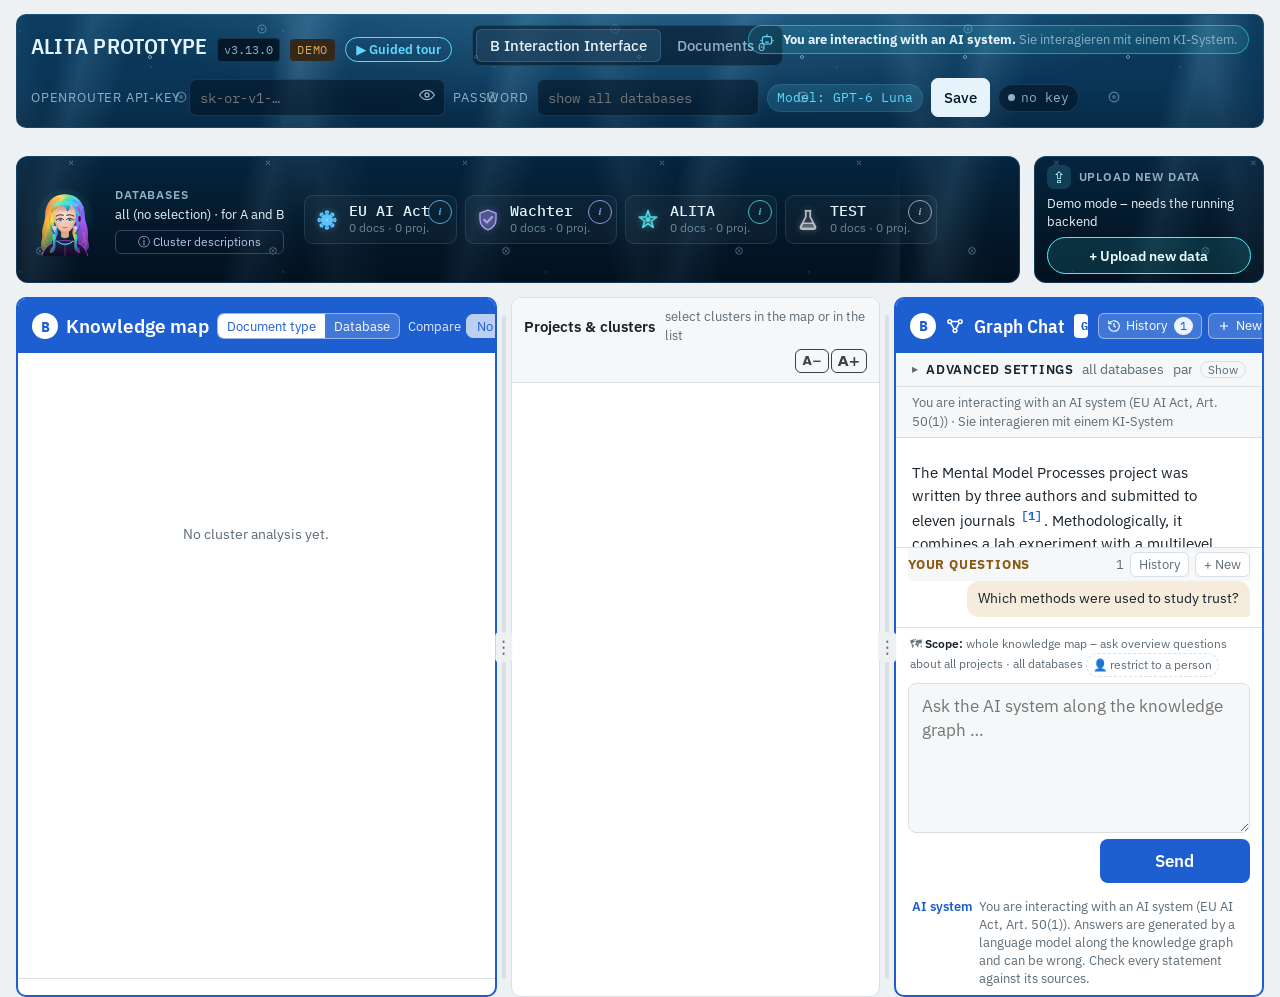
==== commit 650a7a05: "Refactoring round 4: provisions, graph and legal parse as packages (REQ-105) - provisions.py -> app/" ====
--- a/frontend/index.html
+++ b/frontend/index.html
@@ -552,6 +552,7 @@
 <script src="js/info-alita.js"></script>
 <script src="js/docs-nav.js"></script>
 <script src="js/documents.js"></script>
+<script src="js/upload-project.js"></script>
 <script src="js/upload.js"></script>
 <script src="js/delete.js"></script>
 <script src="js/party.js"></script>
--- a/frontend/css/tiles.css
+++ b/frontend/css/tiles.css
@@ -104,9 +104,8 @@
 #avatar{transition:opacity .35s ease}
 #avatar.alita-away{opacity:0;pointer-events:none}
 
-/* REQ-12: the current chat scope, right above the input */
-.composer{flex-wrap:wrap}
-.chat-scope{flex:1 0 100%;font-size:calc(11.5px * var(--fs-scale,1));color:var(--muted);line-height:1.5;padding:0 2px}
+/* REQ-12: the current chat scope, right above the input (the composer is a column since REQ-99) */
+.chat-scope{flex:none;font-size:calc(11.5px * var(--fs-scale,1));color:var(--muted);line-height:1.5;padding:0 2px}
 .chat-scope b{color:var(--fg);font-weight:600}
 .chat-scope .sc-pj{color:var(--t-project);font-weight:600}
 .chat-scope .sc-cl{display:inline-block;font-family:var(--f-mono);font-size:calc(10.5px * var(--fs-scale,1));color:#fff;background:hsl(var(--h) 55% 45%);border-radius:999px;padding:0 6px}
--- a/frontend/css/clusters.css
+++ b/frontend/css/clusters.css
@@ -153,14 +153,12 @@
   .bslot>.tile.t-graph>.chat{grid-column:1;grid-row:2/10}
   /* input column: scope line on top, text box and Send side by side, down to the bottom of the tile */
   .bslot>.tile.t-graph>.composer{grid-column:2;grid-row:8/11;z-index:1;border-left:1px solid var(--line);min-width:0;
-    display:grid;grid-template-columns:minmax(0,1fr) auto;align-items:end;padding:8px 12px;gap:6px}
+    display:flex;flex-direction:column;align-items:stretch;padding:8px 12px;gap:6px}
   .bslot>.tile.t-graph>.hint{display:none}   /* same hint as under Advanced settings */
   .bslot>.tile.t-graph>.ainote{grid-column:1;grid-row:10}
   .bslot>.tile.t-graph>.chat .msg.user{display:none}
-  .bslot>.tile.t-graph>.composer .chat-scope{grid-column:1/-1;font-size:calc(11px * var(--fs-scale,1));line-height:1.4}
+  .bslot>.tile.t-graph>.composer .chat-scope{font-size:calc(11px * var(--fs-scale,1));line-height:1.4}
   .bslot>.tile.t-graph>.composer .chat-scope .sc-addp{font-size:calc(10.5px * var(--fs-scale,1));padding:0 6px}
-  .bslot>.tile.t-graph>.composer .send{align-self:end}
-  .bslot>.tile.t-graph>.composer textarea{min-height:44px;height:44px}
   .bslot>.tile.t-graph::after{content:"";grid-column:2;grid-row:2/-1;border-left:1px solid var(--line);background:var(--sunk);z-index:0}
   .bslot>.tile.t-graph>.ptoggle,.bslot>.tile.t-graph>.filters,.bslot>.tile.t-graph>.stoggle,.bslot>.tile.t-graph>.spanel{z-index:1;border-left:1px solid var(--line);min-width:0}
   .bslot>.tile.t-graph>.ptoggle,.bslot>.tile.t-graph>.stoggle{flex-wrap:wrap;row-gap:2px;padding:8px 12px}
@@ -198,8 +196,7 @@
   .bslot>.tile.t-graph>.spanel{grid-column:1!important;grid-row:6!important}
   .bslot>.tile.t-graph>.chat{grid-column:1!important;grid-row:7!important}
   .bslot>.tile.t-graph>.gside{grid-column:1!important;grid-row:8!important;min-height:0!important;max-height:130px;border-left:0!important;border-top:1px solid var(--line)}
-  .bslot>.tile.t-graph>.composer{grid-column:1!important;grid-row:9!important;border-left:0!important;flex-direction:row!important;align-items:flex-end!important}
-  .bslot>.tile.t-graph>.composer textarea{min-height:44px!important}
+  .bslot>.tile.t-graph>.composer{grid-column:1!important;grid-row:9!important;border-left:0!important}
   .bslot>.tile.t-graph>.hint{grid-column:1!important;grid-row:10!important;border-left:0!important}
   .bslot>.tile.t-graph>.ainote{grid-column:1!important;grid-row:11!important}
   .bslot>.tile.t-graph>.ptoggle,.bslot>.tile.t-graph>.filters,.bslot>.tile.t-graph>.stoggle,.bslot>.tile.t-graph>.spanel{border-left:0!important}
@@ -233,9 +230,10 @@
 @media (max-width:1100px){html.map-window #page-graph .bq-map{height:calc(100vh - 16px);position:static}}
 
 /* REQ-64: larger question input (both chats): 4 lines, grows with the text up to ~11 lines, can be dragged taller */
-.composer textarea,.bslot>.tile.t-graph>.composer textarea{height:auto;min-height:104px!important;max-height:280px;resize:vertical;line-height:1.45;font-size:calc(15px * var(--fs-scale,1));padding:11px 13px}
-.composer{align-items:stretch}
-.composer .send{align-self:flex-end}
+/* REQ-64/99: a large question field with Send below it */
+.composer{flex-direction:column;align-items:stretch;gap:8px}
+.composer textarea{width:100%;height:auto;min-height:150px;max-height:420px;resize:vertical;line-height:1.45;font-size:calc(15px * var(--fs-scale,1));padding:11px 13px}
+.composer .send{align-self:flex-end;min-width:150px;min-height:44px;font-size:calc(15px * var(--fs-scale,1))}
 /* REQ-85: the knowledge-map header looks exactly like the chat header next to it – same blue (solid), white text,
    same height (54 px), one line. Applies to A and B alike. */
 .t-rag .cv-head,.t-graph .cv-head,.cg-main.t-graph .cv-head{background:var(--acc);color:#fff;border-bottom:0;height:54px;box-sizing:border-box;
--- a/frontend/css/layout.css
+++ b/frontend/css/layout.css
@@ -121,10 +121,7 @@
   z-index:1;margin:-16px -16px 0;padding:6px 16px;background:var(--sunk);border-bottom:1px solid var(--line);color:var(--muted);
   font-size:calc(11.5px * var(--fs-scale,1));text-align:left}
 
-/* ---------- REQ-99: bigger question field, Send below it ---------- */
-.composer,#page-graph .bslot>.tile.t-graph>.composer{display:flex!important;flex-direction:column!important;flex-wrap:nowrap!important;align-items:stretch!important;gap:8px}
-.composer textarea,#page-graph .bslot>.tile.t-graph>.composer textarea{width:100%;min-height:150px!important;max-height:420px}
-.composer .send,.bslot>.tile.t-graph>.composer .send{align-self:flex-end;min-width:150px;min-height:44px;font-size:calc(15px * var(--fs-scale,1))}
+/* ---------- REQ-99: herrings out of the Send button (the question field itself: clusters.css) ---------- */
 .herring{position:fixed;z-index:9998;pointer-events:none;will-change:transform,opacity;filter:drop-shadow(0 2px 3px rgb(0 0 0 / .25))}
 
 /* ---------- REQ-102: document types as sea creatures ---------- */
